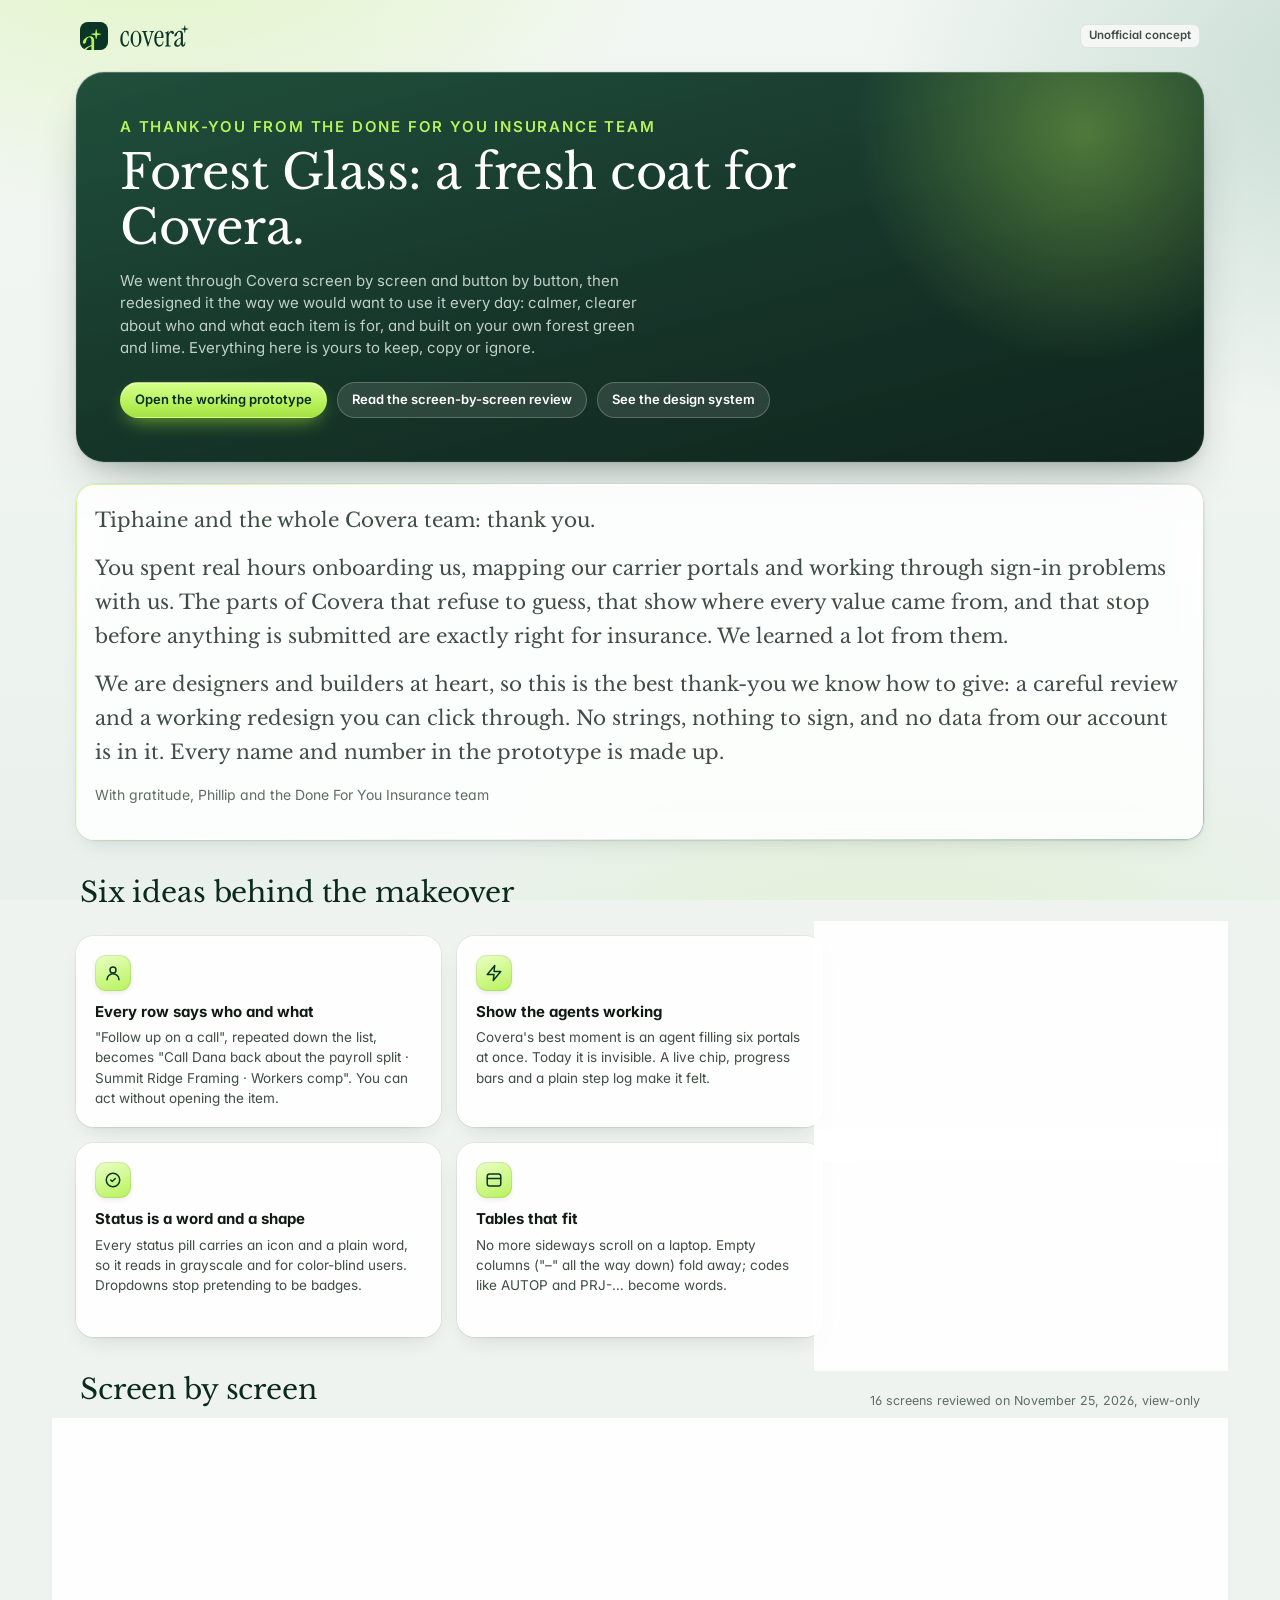
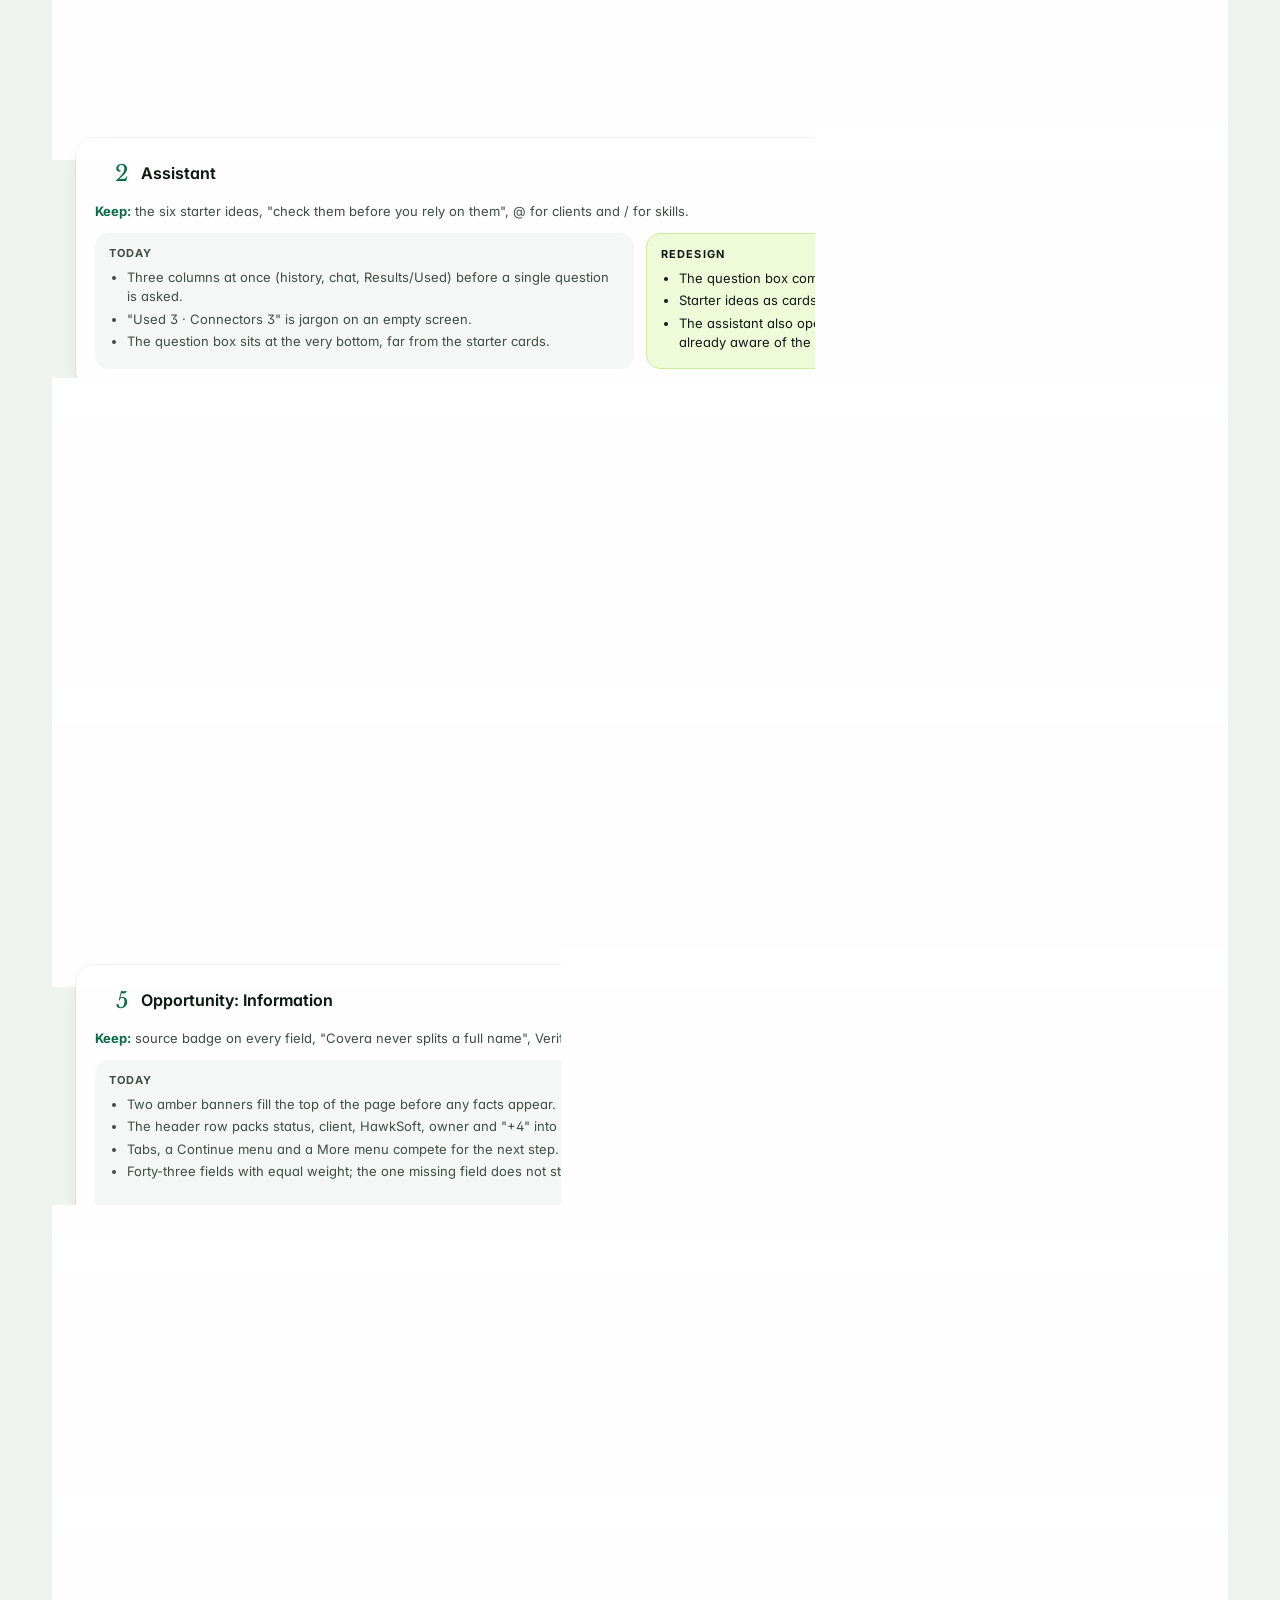
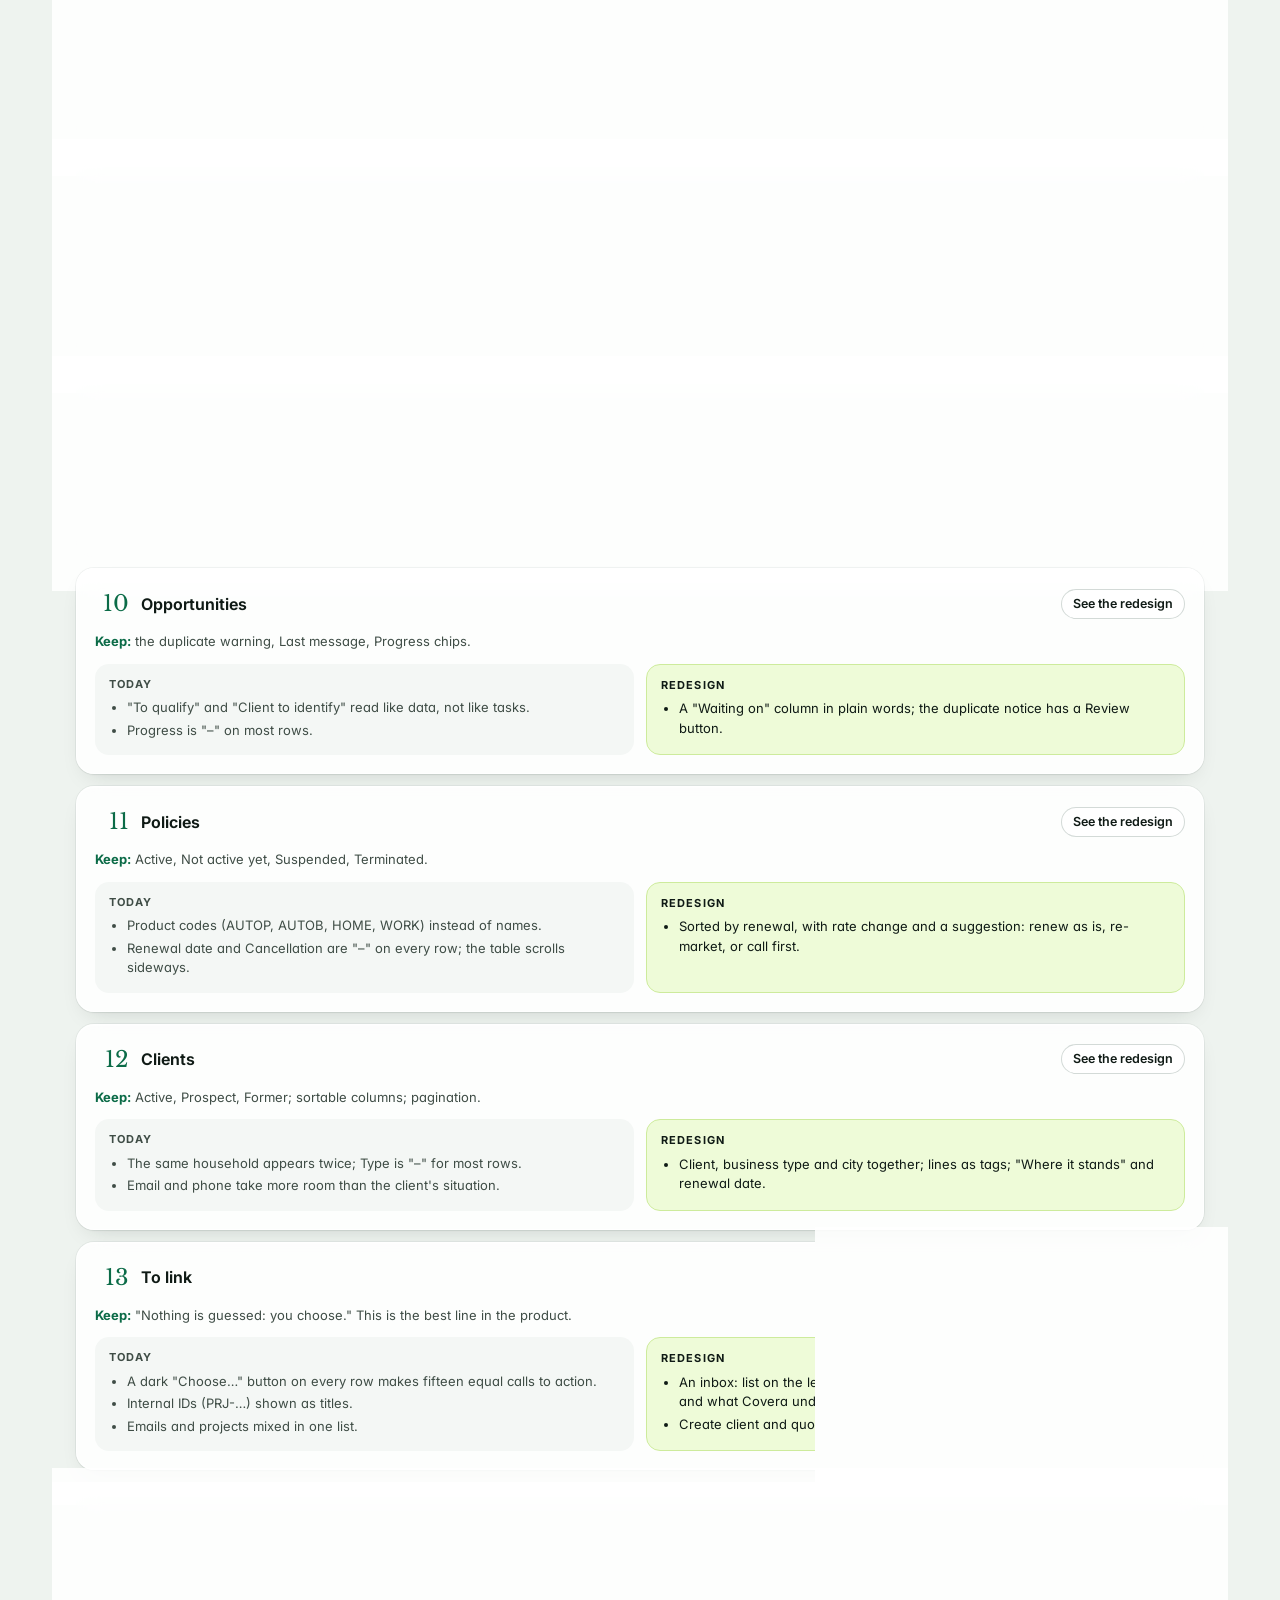
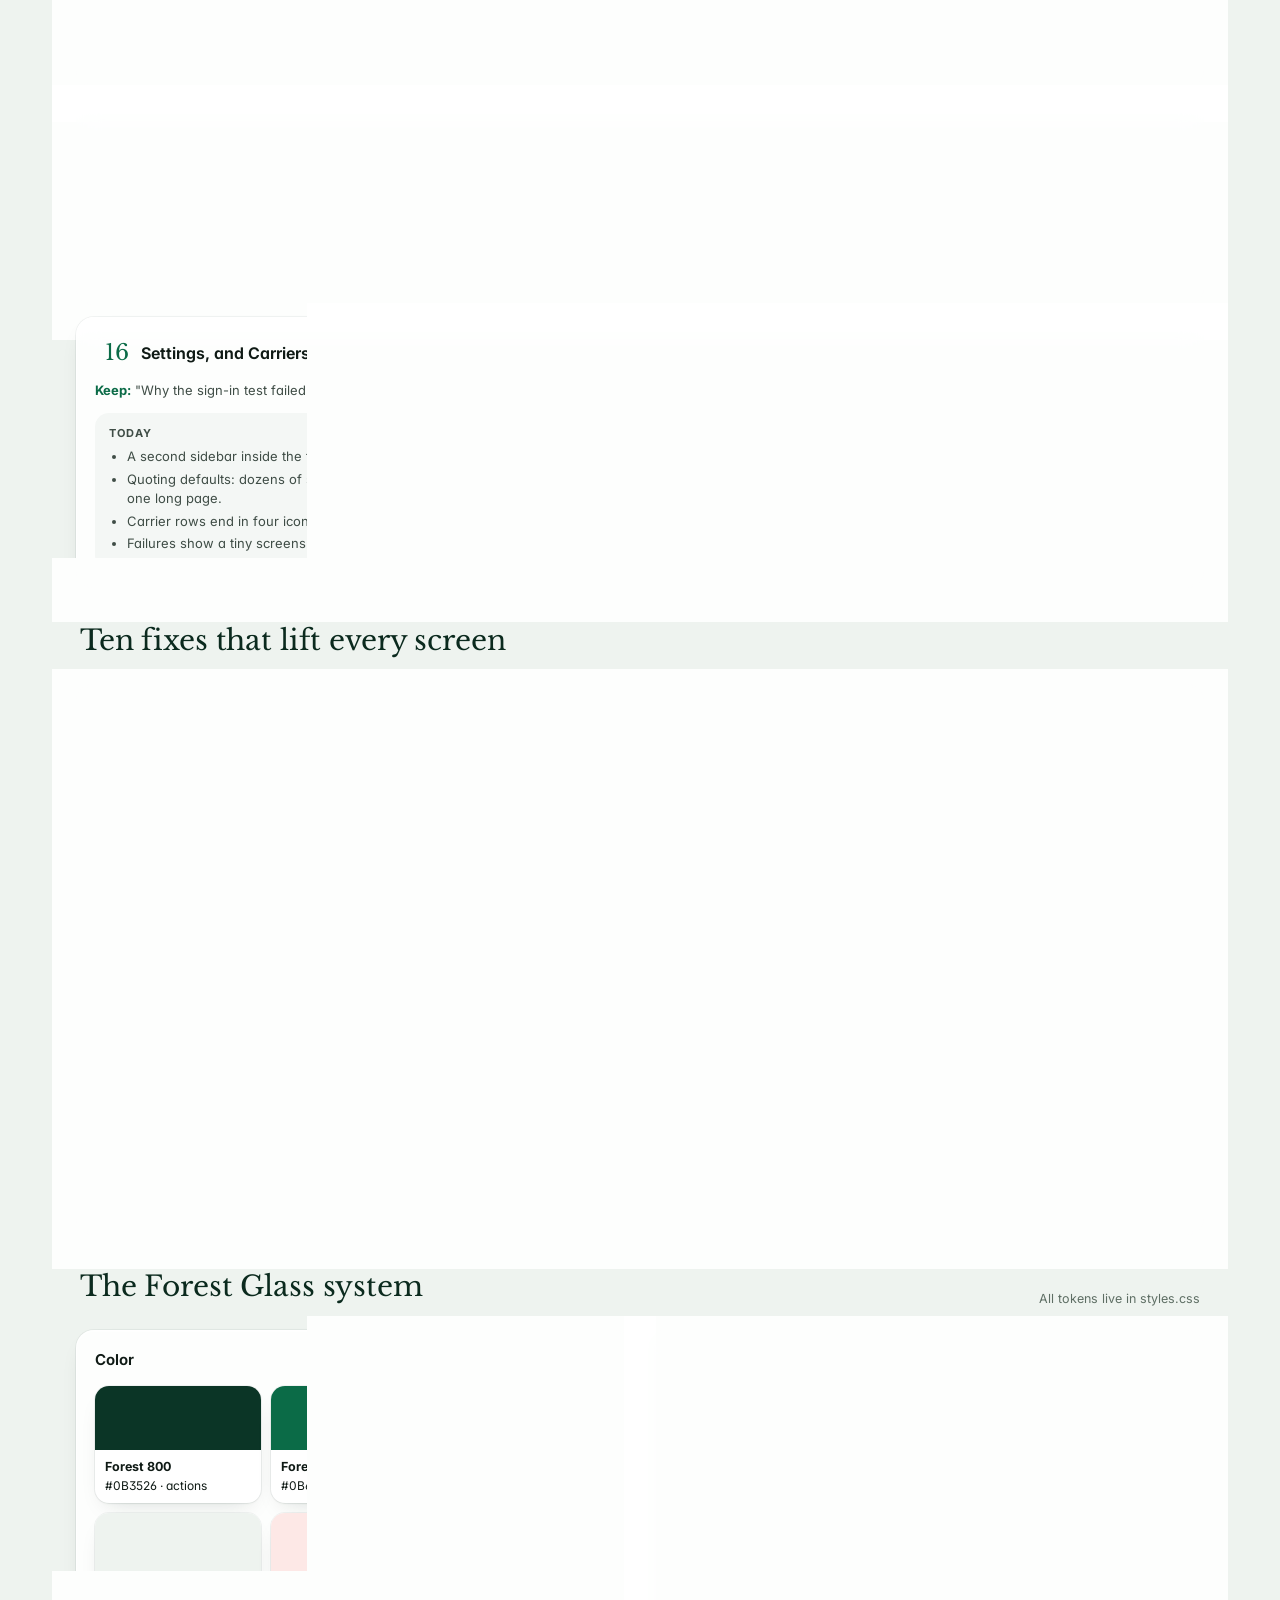
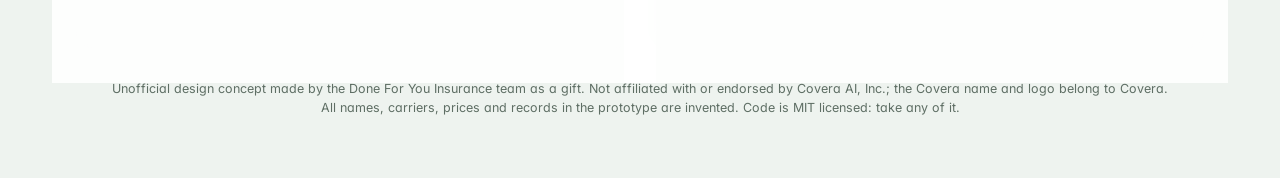
==== index.html @ 58ad001c "Forest Glass: a thank-you makeover concept for Covera Screen-by-screen review of 16 Covera screens a" ====
<!doctype html>
<html lang="en">
  <head>
    <meta charset="utf-8" />
    <meta name="viewport" content="width=device-width, initial-scale=1, viewport-fit=cover" />
    <title>Covera Forest Glass</title>
    <meta name="description" content="A thank-you gift to the Covera team: a screen-by-screen interface review and a working redesign prototype, from the Done For You Insurance team. Unofficial concept; all data invented." />
    <meta name="theme-color" content="#0b3526" />
    <link rel="icon" href="assets/covera-icon.svg" type="image/svg+xml" />
    <link rel="preconnect" href="https://fonts.googleapis.com" />
    <link rel="preconnect" href="https://fonts.gstatic.com" crossorigin />
    <link href="https://fonts.googleapis.com/css2?family=Inter:wght@400;500;600;650;700&family=Libre+Baskerville:wght@400;700&display=swap" rel="stylesheet" />
    <link rel="stylesheet" href="styles.css" />
    <style>
      .wrap { max-width: 1160px; margin: 0 auto; padding: 18px 16px 60px; display: grid; gap: 22px; }
      .topline { display: flex; align-items: center; gap: 12px; padding: 4px 4px 0; }
      .topline img { height: 22px; }
      .topline .spacer { flex: 1; }
      .hero .row { margin-top: 22px; }
      .hero .btn:not(.lime) { background: rgba(255,255,255,.1); color: #fff; border-color: rgba(255,255,255,.22); }
      .note { font-family: var(--font-display); font-size: clamp(17px, 1.8vw, 20px); line-height: 1.7; color: var(--ink-2); }
      .note p { margin: 0 0 14px; }
      .sig { font-family: var(--font-ui); font-size: 14px; color: var(--ink-3); }
      .section-title { display: flex; align-items: flex-end; justify-content: space-between; gap: 12px; flex-wrap: wrap; padding: 10px 4px 0; }
      .section-title h2 { font-family: var(--font-display); font-weight: 400; font-size: clamp(22px, 2.4vw, 28px); color: var(--forest-900); }
      .principle b { display: block; font-size: 15px; margin: 10px 0 4px; }
      .principle p { margin: 0; font-size: 13.5px; color: var(--ink-2); }
      .review { display: grid; gap: 12px; }
      .review .card { display: grid; gap: 12px; }
      .review .head { display: flex; align-items: center; gap: 12px; flex-wrap: wrap; }
      .review .head h3 { font-size: 16px; flex: 1; min-width: 180px; }
      .review .num { font-family: var(--font-display); font-size: 22px; color: var(--forest-700); width: 34px; }
      .keep { font-size: 13px; color: var(--ink-2); margin: 0; }
      .keep b { color: var(--ok); }
      .swatches { display: grid; grid-template-columns: repeat(auto-fill, minmax(150px, 1fr)); gap: 10px; }
      .sw { border-radius: 14px; overflow: hidden; box-shadow: var(--shadow-card); background: #fff; }
      .sw i { display: block; height: 64px; }
      .sw div { padding: 8px 10px; font-size: 12px; }
      .sw b { display: block; font-size: 12.5px; }
      .type-demo { display: grid; gap: 6px; }
      .toc { display: flex; flex-wrap: wrap; gap: 8px; }
      .problems { counter-reset: p; display: grid; gap: 10px; margin: 0; padding: 0; list-style: none; }
      .problems li { counter-increment: p; display: grid; grid-template-columns: 34px 1fr; gap: 10px; align-items: start; }
      .problems li::before { content: counter(p); width: 28px; height: 28px; border-radius: 9px; display: grid; place-items: center; font-weight: 700; font-size: 13px; color: var(--forest-900); background: linear-gradient(160deg, #eaffc6, var(--lime)); }
      .problems b { display: block; }
      .problems span { color: var(--ink-2); font-size: 13.5px; }
      footer { text-align: center; color: var(--ink-3); font-size: 12.5px; padding: 10px 0 0; }
    </style>
  </head>
  <body>
    <div class="ambient" aria-hidden="true"></div>
    <div class="wrap">
      <div class="topline">
        <img src="assets/covera-icon.svg" alt="" width="28" height="28" style="height:28px;border-radius:8px" />
        <img src="assets/covera-wordmark-dark.svg" alt="Covera" />
        <span class="spacer"></span>
        <span class="tag">Unofficial concept</span>
      </div>

      <section class="hero">
        <p class="eyebrow" style="color:#b8f25a">A thank-you from the Done For You Insurance team</p>
        <h1>Forest Glass: a fresh coat for Covera.</h1>
        <p>We went through Covera screen by screen and button by button, then redesigned it the way we would want to use it every day: calmer, clearer about who and what each item is for, and built on your own forest green and lime. Everything here is yours to keep, copy or ignore.</p>
        <div class="row">
          <a class="btn lime" href="app.html#/todo">Open the working prototype</a>
          <a class="btn" href="#review">Read the screen-by-screen review</a>
          <a class="btn" href="#system">See the design system</a>
        </div>
      </section>

      <section class="card edge note">
        <p>Tiphaine and the whole Covera team: thank you.</p>
        <p>You spent real hours onboarding us, mapping our carrier portals and working through sign-in problems with us. The parts of Covera that refuse to guess, that show where every value came from, and that stop before anything is submitted are exactly right for insurance. We learned a lot from them.</p>
        <p>We are designers and builders at heart, so this is the best thank-you we know how to give: a careful review and a working redesign you can click through. No strings, nothing to sign, and no data from our account is in it. Every name and number in the prototype is made up.</p>
        <p class="sig">With gratitude, Phillip and the Done For You Insurance team</p>
      </section>

      <div class="section-title"><h2>Six ideas behind the makeover</h2></div>
      <section class="grid g-3">
        <div class="card principle"><span class="tile lime"><svg viewBox="0 0 24 24" fill="none" stroke="currentColor" stroke-width="2" stroke-linecap="round" stroke-linejoin="round"><circle cx="12" cy="8" r="4"/><path d="M4 21a8 8 0 0 1 16 0"/></svg></span><b>Every row says who and what</b><p>"Follow up on a call", repeated down the list, becomes "Call Dana back about the payroll split · Summit Ridge Framing · Workers comp". You can act without opening the item.</p></div>
        <div class="card principle"><span class="tile lime"><svg viewBox="0 0 24 24" fill="none" stroke="currentColor" stroke-width="2" stroke-linecap="round" stroke-linejoin="round"><path d="M13 2 3 14h9l-1 8 10-12h-9l1-8z"/></svg></span><b>Show the agents working</b><p>Covera's best moment is an agent filling six portals at once. Today it is invisible. A live chip, progress bars and a plain step log make it felt.</p></div>
        <div class="card principle"><span class="tile lime"><svg viewBox="0 0 24 24" fill="none" stroke="currentColor" stroke-width="2" stroke-linecap="round" stroke-linejoin="round"><path d="M3 12h18M3 6h18M3 18h12"/></svg></span><b>One primary action per screen</b><p>Rows with four equal controls (status menu, Add, menu, remove) become one clear next step, with the rest in a quiet menu.</p></div>
        <div class="card principle"><span class="tile lime"><svg viewBox="0 0 24 24" fill="none" stroke="currentColor" stroke-width="2" stroke-linecap="round" stroke-linejoin="round"><path d="M9 12l2 2 4-4"/><circle cx="12" cy="12" r="9"/></svg></span><b>Status is a word and a shape</b><p>Every status pill carries an icon and a plain word, so it reads in grayscale and for color-blind users. Dropdowns stop pretending to be badges.</p></div>
        <div class="card principle"><span class="tile lime"><svg viewBox="0 0 24 24" fill="none" stroke="currentColor" stroke-width="2" stroke-linecap="round" stroke-linejoin="round"><rect x="3" y="4" width="18" height="16" rx="3"/><path d="M3 10h18"/></svg></span><b>Tables that fit</b><p>No more sideways scroll on a laptop. Empty columns ("–" all the way down) fold away; codes like AUTOP and PRJ-… become words.</p></div>
        <div class="card principle"><span class="tile lime"><svg viewBox="0 0 24 24" fill="none" stroke="currentColor" stroke-width="2" stroke-linecap="round" stroke-linejoin="round"><path d="M12 3a9 9 0 1 0 9 9"/><path d="M12 7v5l3 2"/></svg></span><b>Glass for what floats, paper for what you read</b><p>The menu, top bar, assistant and search float as liquid glass. Work surfaces stay near-opaque so text keeps full contrast.</p></div>
      </section>

      <div class="section-title" id="review"><h2>Screen by screen</h2><span class="muted small">16 screens reviewed on November 25, 2026, view-only</span></div>
      <section class="review">
        <!-- Each review: what we would keep, what we would change, and a link to the redesigned screen. -->
        <article class="card"><div class="head"><span class="num">1</span><h3>To do</h3><a class="btn sm" href="app.html#/todo">See the redesign</a></div>
          <p class="keep"><b>Keep:</b> grouping by Overdue, Today and This week; the My tasks, Waiting, Team, Done switch; search that accepts a description.</p>
          <div class="before-after"><div class="ba before"><h4>Today</h4><ul><li>Most rows read "Follow up on a call" with no client, so the list cannot be scanned.</li><li>The Type column repeats the task title; Status is "To do" on every row.</li><li>The table is wider than a 1440 px screen, so the Client column is cut off.</li><li>Strong yellow and blue bands compete with the tasks themselves.</li><li>"Start" is unclear: start what?</li></ul></div>
          <div class="ba after"><h4>Redesign</h4><ul><li>Title says the action and the person; a second line carries client, line and context.</li><li>One clear button per row: Call back, Enter code, Review, Compare.</li><li>Quiet section labels instead of colored bands; overdue dates in red text.</li><li>"Start my next task" and a side panel of agents at work.</li></ul></div></div></article>

        <article class="card"><div class="head"><span class="num">2</span><h3>Assistant</h3><a class="btn sm" href="app.html#/assistant">See the redesign</a></div>
          <p class="keep"><b>Keep:</b> the six starter ideas, "check them before you rely on them", @ for clients and / for skills.</p>
          <div class="before-after"><div class="ba before"><h4>Today</h4><ul><li>Three columns at once (history, chat, Results/Used) before a single question is asked.</li><li>"Used 3 · Connectors 3" is jargon on an empty screen.</li><li>The question box sits at the very bottom, far from the starter cards.</li></ul></div>
          <div class="ba after"><h4>Redesign</h4><ul><li>The question box comes first, large, with an example question.</li><li>Starter ideas as cards with one-line outcomes.</li><li>The assistant also opens as a glass side panel from any screen (Cmd J), already aware of the file you are on.</li></ul></div></div></article>

        <article class="card"><div class="head"><span class="num">3</span><h3>Document collection</h3><a class="btn sm" href="app.html#/documents">See the redesign</a></div>
          <p class="keep"><b>Keep:</b> the four count cards, completeness bars, and Expected, Received, Approved, Deferred, Waived.</p>
          <div class="before-after"><div class="ba before"><h4>Today</h4><ul><li>Carrier and Effective date are "–" on every row.</li><li>Status pills are dropdowns, so they look like buttons and read like errors ("Draft deleted; regenerate it").</li><li>Inside a case, each document row has four controls; the reminder and client form are separate panels.</li><li>A guided tour dims the whole page on first visit.</li></ul></div>
          <div class="ba after"><h4>Redesign</h4><ul><li>A checklist with one status per document and a quiet menu.</li><li>The reminder draft sits beside the checklist with Approve and send.</li><li>A preview of exactly what the client sees on the upload page.</li><li>Tips appear as a small hint, never as a page-dimming tour.</li></ul></div></div></article>

        <article class="card"><div class="head"><span class="num">4</span><h3>Quoting list</h3><a class="btn sm" href="app.html#/quoting">See the redesign</a></div>
          <p class="keep"><b>Keep:</b> Open, To quote, Quoted, Bound, Archived; Table and Kanban; owner per row.</p>
          <div class="before-after"><div class="ba before"><h4>Today</h4><ul><li>Five large count cards take a full row for five numbers.</li><li>Carriers show as two-letter circles that are hard to tell apart.</li><li>"Unnamed opportunity" and the same client three times in a row.</li><li>Status is a dropdown inside the table.</li></ul></div>
          <div class="ba after"><h4>Redesign</h4><ul><li>The counts become a compact segmented switch.</li><li>Carrier tiles with a count and the carrier's name on hover.</li><li>"Where it stands" in words: 2 portals running, Needs a code, 4 quotes back.</li></ul></div></div></article>

        <article class="card"><div class="head"><span class="num">5</span><h3>Opportunity: Information</h3><a class="btn sm" href="app.html#/opportunity">See the redesign</a></div>
          <p class="keep"><b>Keep:</b> source badge on every field, "Covera never splits a full name", Verified, Prefilled, To fill, the exchanges panel.</p>
          <div class="before-after"><div class="ba before"><h4>Today</h4><ul><li>Two amber banners fill the top of the page before any facts appear.</li><li>The header row packs status, client, HawkSoft, owner and "+4" into one line.</li><li>Tabs, a Continue menu and a More menu compete for the next step.</li><li>Forty-three fields with equal weight; the one missing field does not stand out.</li></ul></div>
          <div class="ba after"><h4>Redesign</h4><ul><li>One slim notice with its own fix button.</li><li>A six-step progress line: Request, Facts, Documents, Quote, Compare, Propose.</li><li>A "Ready to quote?" card with the single next action: Quote the 4 that fit.</li><li>Missing fields are dashed amber and sort to the top.</li></ul></div></div></article>

        <article class="card"><div class="head"><span class="num">6</span><h3>Opportunity: Carrier portals and Quotes</h3><a class="btn sm" href="app.html#/quotes">See the redesign</a></div>
          <p class="keep"><b>Keep:</b> "Price read before a question to the broker" warnings, Open portal links, Import a quote.</p>
          <div class="before-after"><div class="ba before"><h4>Today</h4><ul><li>Plan names in lowercase codes ("bop").</li><li>An important price warning is amber body text inside the carrier cell.</li><li>Running agents are not visible from the quote list.</li></ul></div>
          <div class="ba after"><h4>Redesign</h4><ul><li>A card per carrier: Running, Needs a code, Quoted, Declined, Sign-in failed, Skipped.</li><li>Premium large and tabular; warnings as a labeled pill.</li><li>A plain step log: signed in, read the code in 14 s, filled 12 fields.</li></ul></div></div></article>

        <article class="card"><div class="head"><span class="num">7</span><h3>Quote comparison</h3><a class="btn sm" href="app.html#/compare">See the redesign</a></div>
          <p class="keep"><b>Keep:</b> sourced comparisons, quote by quote.</p>
          <div class="before-after"><div class="ba before"><h4>Today</h4><ul><li>An empty state plus a tour that dims the page and repeats the same sentence.</li></ul></div>
          <div class="ba after"><h4>Redesign</h4><ul><li>A grid with sticky coverage names, grouped rows, "Differences only".</li><li>A "Best fit" column and Covera's plain-language read with sources.</li><li>Pre-presentation checks: same dates, deductible basis, expiry.</li></ul></div></div></article>

        <article class="card"><div class="head"><span class="num">8</span><h3>Proposal</h3><a class="btn sm" href="app.html#/proposal">See the redesign</a></div>
          <p class="keep"><b>Keep:</b> proposals frozen to a version and tied to the quotes.</p>
          <div class="before-after"><div class="ba before"><h4>Today</h4><ul><li>Not reachable as its own screen from the menu during our review.</li></ul></div>
          <div class="ba after"><h4>Redesign</h4><ul><li>A branded live preview, a checks panel and version history; "Draft the email" never sends by itself.</li></ul></div></div></article>

        <article class="card"><div class="head"><span class="num">9</span><h3>Certificates</h3><a class="btn sm" href="app.html#/certificates">See the redesign</a></div>
          <p class="keep"><b>Keep:</b> the clear explanation of how a certificate is built.</p>
          <div class="before-after"><div class="ba before"><h4>Today</h4><ul><li>A single long sentence and a button.</li></ul></div>
          <div class="ba after"><h4>Redesign</h4><ul><li>Three numbered steps and a drop zone right on the page.</li></ul></div></div></article>

        <article class="card"><div class="head"><span class="num">10</span><h3>Opportunities</h3><a class="btn sm" href="app.html#/opportunities">See the redesign</a></div>
          <p class="keep"><b>Keep:</b> the duplicate warning, Last message, Progress chips.</p>
          <div class="before-after"><div class="ba before"><h4>Today</h4><ul><li>"To qualify" and "Client to identify" read like data, not like tasks.</li><li>Progress is "–" on most rows.</li></ul></div>
          <div class="ba after"><h4>Redesign</h4><ul><li>A "Waiting on" column in plain words; the duplicate notice has a Review button.</li></ul></div></div></article>

        <article class="card"><div class="head"><span class="num">11</span><h3>Policies</h3><a class="btn sm" href="app.html#/policies">See the redesign</a></div>
          <p class="keep"><b>Keep:</b> Active, Not active yet, Suspended, Terminated.</p>
          <div class="before-after"><div class="ba before"><h4>Today</h4><ul><li>Product codes (AUTOP, AUTOB, HOME, WORK) instead of names.</li><li>Renewal date and Cancellation are "–" on every row; the table scrolls sideways.</li></ul></div>
          <div class="ba after"><h4>Redesign</h4><ul><li>Sorted by renewal, with rate change and a suggestion: renew as is, re-market, or call first.</li></ul></div></div></article>

        <article class="card"><div class="head"><span class="num">12</span><h3>Clients</h3><a class="btn sm" href="app.html#/clients">See the redesign</a></div>
          <p class="keep"><b>Keep:</b> Active, Prospect, Former; sortable columns; pagination.</p>
          <div class="before-after"><div class="ba before"><h4>Today</h4><ul><li>The same household appears twice; Type is "–" for most rows.</li><li>Email and phone take more room than the client's situation.</li></ul></div>
          <div class="ba after"><h4>Redesign</h4><ul><li>Client, business type and city together; lines as tags; "Where it stands" and renewal date.</li></ul></div></div></article>

        <article class="card"><div class="head"><span class="num">13</span><h3>To link</h3><a class="btn sm" href="app.html#/tolink">See the redesign</a></div>
          <p class="keep"><b>Keep:</b> "Nothing is guessed: you choose." This is the best line in the product.</p>
          <div class="before-after"><div class="ba before"><h4>Today</h4><ul><li>A dark "Choose…" button on every row makes fifteen equal calls to action.</li><li>Internal IDs (PRJ-…) shown as titles.</li><li>Emails and projects mixed in one list.</li></ul></div>
          <div class="ba after"><h4>Redesign</h4><ul><li>An inbox: list on the left, the email with highlighted source words on the right, and what Covera understood beside it.</li><li>Create client and quote, Link to a client, or Dismiss.</li></ul></div></div></article>

        <article class="card"><div class="head"><span class="num">14</span><h3>Activity</h3><a class="btn sm" href="app.html#/activity">See the redesign</a></div>
          <p class="keep"><b>Keep:</b> Agents, Automations, Emails; grouping by day.</p>
          <div class="before-after"><div class="ba before"><h4>Today</h4><ul><li>Every row is "Quoting · Automatic · Done", so the log says nothing about outcomes.</li></ul></div>
          <div class="ba after"><h4>Redesign</h4><ul><li>The outcome is the title: "Meridian quoted $18,240 a year", "Bluestone declined: roofing over 3 stories".</li></ul></div></div></article>

        <article class="card"><div class="head"><span class="num">15</span><h3>Performance</h3><a class="btn sm" href="app.html#/performance">See the redesign</a></div>
          <p class="keep"><b>Keep:</b> Time saved as the headline; by-agent breakdown.</p>
          <div class="before-after"><div class="ba before"><h4>Today</h4><ul><li>A daily chart with one tall bar and thirty empty days.</li><li>Three cards, two of them zero.</li></ul></div>
          <div class="ba after"><h4>Redesign</h4><ul><li>Weekly stacked bars that read even with little data; four KPIs with context.</li></ul></div></div></article>

        <article class="card"><div class="head"><span class="num">16</span><h3>Settings, and Carriers and portals</h3><a class="btn sm" href="app.html#/carriers">See the redesign</a></div>
          <p class="keep"><b>Keep:</b> "Why the sign-in test failed" in plain words; the Covera versus Your agency default labels.</p>
          <div class="before-after"><div class="ba before"><h4>Today</h4><ul><li>A second sidebar inside the first one.</li><li>Quoting defaults: dozens of steppers, each with a tag and a checkbox, on one long page.</li><li>Carrier rows end in four icon-only buttons, including a trash can.</li><li>Failures show a tiny screenshot and a long sentence in amber.</li></ul></div>
          <div class="ba after"><h4>Redesign</h4><ul><li>Grouped settings menu that mirrors the main one.</li><li>Carrier cards sorted problems-first, with the reason and one fix button.</li><li>Every switch explains what it changes.</li></ul></div></div></article>
      </section>

      <div class="section-title"><h2>Ten fixes that lift every screen</h2></div>
      <section class="card">
        <ol class="problems">
          <li><div><b>Give every item a subject.</b><span>Task, activity and opportunity titles should name the person and the outcome.</span></div></li>
          <li><div><b>Fit tables to the screen.</b><span>Fold empty columns, wrap secondary data under the name, and stop horizontal scroll at 1440 px.</span></div></li>
          <li><div><b>One primary button per view.</b><span>Make the next step obvious; move the rest into a menu.</span></div></li>
          <li><div><b>Make statuses read-only pills.</b><span>Change status from the record or a menu, not from a badge that looks like a label.</span></div></li>
          <li><div><b>Replace codes with words.</b><span>AUTOP, bop, PRJ-… and RUN-… belong in a details drawer.</span></div></li>
          <li><div><b>Stack fewer banners.</b><span>One notice at a time, each with its own fix button.</span></div></li>
          <li><div><b>Retire page-dimming tours.</b><span>Use a small hint the first time; never cover the page that is trying to explain itself.</span></div></li>
          <li><div><b>Show agents at work everywhere.</b><span>A live chip in the top bar and progress where the work is.</span></div></li>
          <li><div><b>Bring the brand inside.</b><span>The website's forest and lime are stronger than the app's muted green and orange dot.</span></div></li>
          <li><div><b>Design for one hand.</b><span>Every screen in the prototype works at phone width with a slide-in menu.</span></div></li>
        </ol>
      </section>

      <div class="section-title" id="system"><h2>The Forest Glass system</h2><span class="muted small">All tokens live in styles.css</span></div>
      <section class="grid g-2">
        <div class="card">
          <div class="card-head"><h2>Color</h2></div>
          <div class="swatches">
            <div class="sw"><i style="background:#0b3526"></i><div><b>Forest 800</b>#0B3526 · actions</div></div>
            <div class="sw"><i style="background:#0b6b47"></i><div><b>Forest 700</b>#0B6B47 · links, done</div></div>
            <div class="sw"><i style="background:#b8f25a"></i><div><b>Lime</b>#B8F25A · signal only</div></div>
            <div class="sw"><i style="background:#eef3ef"></i><div><b>Shell</b>#EEF3EF · ground</div></div>
            <div class="sw"><i style="background:#fde8e6"></i><div><b>Problem</b>#B42318 on #FDE8E6</div></div>
            <div class="sw"><i style="background:#fbf1d9"></i><div><b>Waiting</b>#8A5A00 on #FBF1D9</div></div>
          </div>
        </div>
        <div class="card">
          <div class="card-head"><h2>Type and parts</h2></div>
          <div class="type-demo">
            <span style="font-family:var(--font-display);font-size:28px;color:var(--forest-900)">Libre Baskerville for page titles</span>
            <span style="font-size:15px">Inter for everything you work with, numbers in tabular figures: $3,412.00</span>
          </div>
          <div class="row" style="margin-top:14px">
            <button class="btn primary" type="button">Primary</button>
            <button class="btn lime" type="button">Signal</button>
            <button class="btn" type="button">Secondary</button>
            <span class="pill ok"><svg viewBox="0 0 24 24" fill="none" stroke="currentColor" stroke-width="2"><circle cx="12" cy="12" r="9"/><path d="m8.5 12 2.5 2.5 4.5-5"/></svg>Quoted</span>
            <span class="pill wait"><svg viewBox="0 0 24 24" fill="none" stroke="currentColor" stroke-width="2"><circle cx="12" cy="12" r="9"/><path d="M12 7v5l3 2"/></svg>Needs a code</span>
            <span class="pill live"><svg viewBox="0 0 24 24" fill="none" stroke="currentColor" stroke-width="2"><path d="m6 4 14 8-14 8z"/></svg>Running</span>
          </div>
          <div class="bar running" style="margin-top:14px"><i style="width:62%"></i></div>
        </div>
      </section>

      <footer>
        Unofficial design concept made by the Done For You Insurance team as a gift. Not affiliated with or endorsed by Covera AI, Inc.; the Covera name and logo belong to Covera.<br />
        All names, carriers, prices and records in the prototype are invented. Code is MIT licensed: take any of it.
      </footer>
    </div>
  </body>
</html>
---- styles.css ----
/*
  Covera makeover: "Forest Glass" design system.
  A concept gift from the Done For You Insurance team. Unofficial; not affiliated with Covera AI, Inc.

  Idea in one line: Covera's own forest green and lime, arranged the way a calm, premium operations
  console is arranged. Deep green glass carries the navigation, white glass cards carry the work,
  lime is only ever the signal (progress, live, "your turn").

  Rules
  - Forest green is the action color: primary buttons, links, the selected item, focus rings.
  - Lime is the signal: progress, live runs, the active marker. Never body text on white.
  - Status never relies on color alone: every status is a pill with an icon and a word.
  - Glass is for surfaces that float (sidebar, top bar, drawers, popovers). Content cards are
    near-opaque so text always reads at AA contrast.
  - Motion settles in 280ms or less and turns off under reduced motion. Transparency turns off
    under reduced transparency.
*/

:root {
  /* Type */
  --font-ui: "Inter", "Inter Fallback", system-ui, -apple-system, "Segoe UI", sans-serif;
  --font-display: "Libre Baskerville", Georgia, "Times New Roman", serif;
  --font-code: ui-monospace, "SF Mono", SFMono-Regular, Menlo, Consolas, monospace;

  /* Brand (from covera-agents.com) */
  --forest-950: #062218;
  --forest-900: #0b2a1e;
  --forest-800: #0b3526;
  --forest-700: #0b6b47;
  --forest-600: #1f7a4d;
  --lime: #b8f25a;
  --lime-deep: #8fcf2e;
  --mint-50: #f2f8f4;
  --mint-100: #e7f1ec;

  /* Surfaces */
  --shell: #eef3ef;
  --card: rgba(255, 255, 255, 0.86);
  --card-solid: #ffffff;
  --inset: #f4f7f5;
  --inset-2: #e9efeb;
  --hairline: rgba(11, 53, 38, 0.09);
  --hairline-strong: rgba(11, 53, 38, 0.18);
  --line-control: #8a9a90;

  /* Ink */
  --ink: #0f1a15;
  --ink-2: #3f4d46;
  --ink-3: #5e6e64;

  /* Action */
  --accent: #0b6b47;
  --accent-fill: #0b3526;
  --accent-fill-hover: #0b6b47;
  --accent-ink: #ffffff;
  --accent-soft: #e4f1ea;
  --focus: 0 0 0 3px rgba(184, 242, 90, 0.75), 0 0 0 5px rgba(11, 53, 38, 0.6);

  /* Status: hue for icon, dark shade for text, soft fill. Always icon + word. */
  --ok: #0b6b47;
  --ok-bg: #e2f3e9;
  --ok-line: #b8e0c8;
  --wait: #8a5a00;
  --wait-bg: #fbf1d9;
  --wait-line: #efd9a0;
  --bad: #b42318;
  --bad-bg: #fde8e6;
  --bad-line: #f6c3bd;
  --info: #1d4f91;
  --info-bg: #e6eefa;
  --info-line: #c4d5f0;
  --live: #3d6b00;
  --live-bg: #eefbd8;
  --live-line: #cdeb9c;

  /* Glass */
  --glass-dark: linear-gradient(165deg, rgba(14, 64, 45, 0.92) 0%, rgba(8, 40, 28, 0.94) 55%, rgba(5, 28, 20, 0.96) 100%);
  --glass-light: rgba(255, 255, 255, 0.62);
  --glass-blur: saturate(180%) blur(22px);
  --specular: inset 0 1px 0 rgba(255, 255, 255, 0.55), inset 0 -1px 0 rgba(255, 255, 255, 0.08);
  --specular-dark: inset 0 1px 0 rgba(255, 255, 255, 0.16), inset 0 0 0 1px rgba(255, 255, 255, 0.06);
  --edge: linear-gradient(140deg, rgba(184, 242, 90, 0.7), rgba(255, 255, 255, 0.25) 35%, rgba(11, 53, 38, 0.12) 70%, rgba(11, 107, 71, 0.4));

  /* Shape and depth */
  --radius: 18px;
  --radius-sm: 12px;
  --radius-pill: 999px;
  --radius-master: 28px;
  --shadow-card: 0 0 0 1px rgba(11, 53, 38, 0.05), 0 1px 2px rgba(6, 34, 24, 0.05), 0 10px 24px -12px rgba(6, 34, 24, 0.18);
  --shadow-raised: 0 0 0 1px rgba(11, 53, 38, 0.06), 0 8px 18px -6px rgba(6, 34, 24, 0.16), 0 28px 56px -22px rgba(6, 34, 24, 0.32);

  /* Motion */
  --ease-out: cubic-bezier(0.22, 1, 0.36, 1);
  --dur-quick: 160ms;
  --dur-settle: 280ms;

  --sidebar-w: 248px;
}

@font-face {
  font-family: "Inter Fallback";
  src: local("Arial");
  size-adjust: 107%;
  ascent-override: 90%;
}

*,
*::before,
*::after {
  box-sizing: border-box;
}

html {
  -webkit-text-size-adjust: 100%;
}

body {
  margin: 0;
  font-family: var(--font-ui);
  font-size: 14px;
  line-height: 1.5;
  color: var(--ink);
  background: var(--shell);
  font-feature-settings: "cv11", "ss01", "tnum" 0;
  -webkit-font-smoothing: antialiased;
  min-height: 100vh;
}

/* The ambient light behind the glass: two soft forest and lime glows, fixed. */
.ambient {
  position: fixed;
  inset: 0;
  z-index: -1;
  pointer-events: none;
  background:
    radial-gradient(900px 520px at 12% -10%, rgba(184, 242, 90, 0.32), transparent 60%),
    radial-gradient(780px 560px at 105% 8%, rgba(11, 107, 71, 0.18), transparent 62%),
    radial-gradient(820px 600px at 70% 115%, rgba(184, 242, 90, 0.18), transparent 60%),
    linear-gradient(180deg, #f3f7f4 0%, #eaf1ec 100%);
}

a {
  color: var(--accent);
  text-decoration-thickness: 1px;
  text-underline-offset: 2px;
}

button,
input,
select,
textarea {
  font: inherit;
  color: inherit;
}

:focus-visible {
  outline: none;
  box-shadow: var(--focus);
  border-radius: 10px;
}

.sr-only {
  position: absolute;
  width: 1px;
  height: 1px;
  overflow: hidden;
  clip: rect(0 0 0 0);
  white-space: nowrap;
}

/* ---------- App frame ---------- */

.app {
  display: grid;
  grid-template-columns: var(--sidebar-w) minmax(0, 1fr);
  gap: 16px;
  padding: 14px;
  min-height: 100vh;
}

.sidebar {
  position: sticky;
  top: 14px;
  height: calc(100vh - 28px);
  display: flex;
  flex-direction: column;
  border-radius: var(--radius-master);
  background: var(--glass-dark);
  box-shadow: var(--specular-dark), 0 30px 60px -24px rgba(6, 34, 24, 0.55);
  color: #e8f3ed;
  padding: 16px 12px 12px;
  overflow: hidden;
  isolation: isolate;
}

/* Liquid highlight: a slow lime caustic drifting inside the glass. */
.sidebar::before {
  content: "";
  position: absolute;
  inset: -40% -60% auto auto;
  width: 320px;
  height: 320px;
  background: radial-gradient(circle, rgba(184, 242, 90, 0.22), transparent 65%);
  filter: blur(8px);
  z-index: -1;
  animation: drift 18s ease-in-out infinite alternate;
}

.sidebar::after {
  content: "";
  position: absolute;
  inset: 0;
  border-radius: inherit;
  padding: 1px;
  background: linear-gradient(160deg, rgba(255, 255, 255, 0.35), rgba(255, 255, 255, 0.04) 40%, rgba(184, 242, 90, 0.25));
  -webkit-mask: linear-gradient(#000 0 0) content-box, linear-gradient(#000 0 0);
  -webkit-mask-composite: xor;
  mask-composite: exclude;
  pointer-events: none;
}

@keyframes drift {
  from {
    transform: translate(0, 0);
  }
  to {
    transform: translate(-120px, 260px);
  }
}

.brand {
  display: flex;
  align-items: center;
  gap: 10px;
  padding: 4px 8px 14px;
}

.brand-mark {
  width: 34px;
  height: 34px;
  border-radius: 10px;
  box-shadow: 0 0 0 1px rgba(255, 255, 255, 0.18), 0 6px 16px -6px rgba(184, 242, 90, 0.6);
}

.brand-word {
  height: 20px;
  width: auto;
  color: #fff;
}

.brand small {
  display: block;
  font-size: 11px;
  color: rgba(232, 243, 237, 0.62);
  letter-spacing: 0.01em;
}

.cmdk {
  display: flex;
  align-items: center;
  gap: 8px;
  width: 100%;
  padding: 9px 10px;
  border-radius: 12px;
  border: 1px solid rgba(255, 255, 255, 0.12);
  background: rgba(255, 255, 255, 0.07);
  color: rgba(232, 243, 237, 0.78);
  cursor: pointer;
  box-shadow: var(--specular-dark);
  transition: background var(--dur-quick) var(--ease-out);
}

.cmdk:hover {
  background: rgba(255, 255, 255, 0.12);
}

.cmdk kbd {
  margin-left: auto;
  font-family: var(--font-ui);
  font-size: 11px;
  padding: 1px 6px;
  border-radius: 6px;
  background: rgba(255, 255, 255, 0.1);
  border: 1px solid rgba(255, 255, 255, 0.14);
}

.nav-group {
  margin-top: 18px;
}

.nav-label {
  font-size: 10.5px;
  letter-spacing: 0.12em;
  text-transform: uppercase;
  color: rgba(232, 243, 237, 0.5);
  padding: 0 10px 6px;
}

.nav a {
  position: relative;
  display: flex;
  align-items: center;
  gap: 10px;
  padding: 8px 10px;
  margin: 1px 0;
  border-radius: 12px;
  color: rgba(232, 243, 237, 0.86);
  text-decoration: none;
  font-weight: 500;
  transition: background var(--dur-quick) var(--ease-out), color var(--dur-quick) var(--ease-out);
}

.nav a:hover {
  background: rgba(255, 255, 255, 0.07);
  color: #fff;
}

.nav a[aria-current="page"] {
  background: linear-gradient(180deg, rgba(255, 255, 255, 0.16), rgba(255, 255, 255, 0.07));
  color: #fff;
  box-shadow: var(--specular-dark);
}

.nav a[aria-current="page"]::before {
  content: "";
  position: absolute;
  left: -12px;
  top: 9px;
  bottom: 9px;
  width: 4px;
  border-radius: 0 4px 4px 0;
  background: var(--lime);
  box-shadow: 0 0 12px rgba(184, 242, 90, 0.9);
}

.nav svg {
  width: 18px;
  height: 18px;
  flex: none;
  opacity: 0.92;
}

.nav .count {
  margin-left: auto;
  font-size: 11px;
  font-weight: 600;
  min-width: 20px;
  text-align: center;
  padding: 1px 7px;
  border-radius: 999px;
  background: rgba(255, 255, 255, 0.1);
  color: rgba(232, 243, 237, 0.9);
}

.nav .count.hot {
  background: var(--lime);
  color: var(--forest-900);
}

.sidebar-foot {
  margin-top: auto;
  display: grid;
  gap: 8px;
}

.ask-card {
  display: flex;
  gap: 10px;
  align-items: center;
  padding: 10px;
  border-radius: 16px;
  background: linear-gradient(135deg, rgba(184, 242, 90, 0.2), rgba(255, 255, 255, 0.05));
  border: 1px solid rgba(184, 242, 90, 0.28);
  color: #fff;
  text-align: left;
  cursor: pointer;
  box-shadow: var(--specular-dark);
}

.ask-card .orb {
  width: 32px;
  height: 32px;
  border-radius: 50%;
  flex: none;
  background: radial-gradient(circle at 35% 30%, #f4ffd9, var(--lime) 45%, var(--forest-700) 100%);
  box-shadow: 0 0 18px rgba(184, 242, 90, 0.55);
  animation: breathe 4s ease-in-out infinite;
}

@keyframes breathe {
  50% {
    transform: scale(1.06);
    box-shadow: 0 0 26px rgba(184, 242, 90, 0.75);
  }
}

.ask-card b {
  display: block;
  font-size: 13px;
}

.ask-card span {
  font-size: 11.5px;
  color: rgba(232, 243, 237, 0.7);
}

.me {
  display: flex;
  align-items: center;
  gap: 10px;
  padding: 8px;
  border-radius: 14px;
}

.avatar {
  width: 30px;
  height: 30px;
  border-radius: 50%;
  display: grid;
  place-items: center;
  font-size: 12px;
  font-weight: 700;
  color: var(--forest-900);
  background: linear-gradient(135deg, #e8ffc2, var(--lime));
  flex: none;
}

.me b {
  display: block;
  font-size: 13px;
  color: #fff;
}

.me span {
  font-size: 11.5px;
  color: rgba(232, 243, 237, 0.62);
}

.me .avatar {
  font-size: 12px;
  color: var(--forest-900);
}

/* ---------- Main ---------- */

.main {
  min-width: 0;
  display: flex;
  flex-direction: column;
  gap: 16px;
}

.topbar {
  position: sticky;
  top: 14px;
  z-index: 20;
  display: flex;
  align-items: center;
  gap: 12px;
  padding: 10px 12px 10px 18px;
  border-radius: 20px;
  background: var(--glass-light);
  backdrop-filter: var(--glass-blur);
  -webkit-backdrop-filter: var(--glass-blur);
  box-shadow: var(--specular), var(--shadow-card);
  border: 1px solid rgba(255, 255, 255, 0.7);
}

.crumbs {
  display: flex;
  align-items: center;
  gap: 8px;
  color: var(--ink-3);
  font-size: 13px;
  min-width: 0;
  white-space: nowrap;
  overflow: hidden;
  text-overflow: ellipsis;
}

.crumbs b {
  color: var(--ink);
  font-weight: 600;
}

.topbar .spacer {
  flex: 1;
}

.live-chip {
  display: inline-flex;
  align-items: center;
  gap: 8px;
  font-size: 12.5px;
  font-weight: 600;
  padding: 6px 12px;
  border-radius: 999px;
  color: var(--live);
  background: var(--live-bg);
  border: 1px solid var(--live-line);
}

.dot-live {
  width: 8px;
  height: 8px;
  border-radius: 50%;
  background: #5c9e00;
  box-shadow: 0 0 0 0 rgba(92, 158, 0, 0.6);
  animation: ping 1.8s var(--ease-out) infinite;
}

@keyframes ping {
  70% {
    box-shadow: 0 0 0 8px rgba(92, 158, 0, 0);
  }
  100% {
    box-shadow: 0 0 0 0 rgba(92, 158, 0, 0);
  }
}

.icon-btn {
  width: 36px;
  height: 36px;
  display: inline-grid;
  place-items: center;
  border-radius: 12px;
  border: 1px solid var(--hairline);
  background: rgba(255, 255, 255, 0.7);
  color: var(--ink-2);
  cursor: pointer;
  position: relative;
}

.icon-btn:hover {
  background: #fff;
  color: var(--ink);
}

.icon-btn svg {
  width: 18px;
  height: 18px;
}

.icon-btn .badge-dot {
  position: absolute;
  top: 7px;
  right: 8px;
  width: 7px;
  height: 7px;
  border-radius: 50%;
  background: var(--bad);
  box-shadow: 0 0 0 2px #fff;
}

.menu-btn {
  display: none;
}

.page {
  padding: 4px 6px 40px;
  display: grid;
  gap: 16px;
  animation: rise var(--dur-settle) var(--ease-out);
}

@keyframes rise {
  from {
    opacity: 0;
    transform: translateY(6px);
  }
}

.page-head {
  display: flex;
  align-items: flex-end;
  justify-content: space-between;
  gap: 16px;
  flex-wrap: wrap;
  padding: 8px 4px 0;
}

.eyebrow {
  font-size: 11.5px;
  letter-spacing: 0.12em;
  text-transform: uppercase;
  color: var(--forest-700);
  font-weight: 600;
  margin: 0 0 6px;
}

h1 {
  font-family: var(--font-display);
  font-weight: 400;
  font-size: clamp(26px, 3vw, 34px);
  line-height: 1.15;
  letter-spacing: -0.01em;
  margin: 0;
  color: var(--forest-900);
}

h2 {
  font-size: 15px;
  font-weight: 650;
  margin: 0;
  letter-spacing: -0.005em;
}

h3 {
  font-size: 13.5px;
  font-weight: 650;
  margin: 0;
}

.lede {
  margin: 8px 0 0;
  color: var(--ink-2);
  max-width: 62ch;
}

.muted {
  color: var(--ink-3);
}

.small {
  font-size: 12.5px;
}

/* ---------- Cards ---------- */

.card {
  position: relative;
  background: var(--card);
  backdrop-filter: saturate(140%) blur(12px);
  -webkit-backdrop-filter: saturate(140%) blur(12px);
  border-radius: var(--radius);
  box-shadow: var(--specular), var(--shadow-card);
  border: 1px solid rgba(255, 255, 255, 0.8);
  padding: 18px;
  min-width: 0;
}

.card.edge::before {
  content: "";
  position: absolute;
  inset: -1px;
  border-radius: inherit;
  padding: 1px;
  background: var(--edge);
  -webkit-mask: linear-gradient(#000 0 0) content-box, linear-gradient(#000 0 0);
  -webkit-mask-composite: xor;
  mask-composite: exclude;
  pointer-events: none;
}

.card.flush {
  padding: 0;
  overflow: hidden;
}

.card-head {
  display: flex;
  align-items: center;
  justify-content: space-between;
  gap: 12px;
  margin-bottom: 14px;
}

.card.flush .card-head {
  padding: 16px 18px 0;
}

.card-head .sub {
  font-size: 12.5px;
  color: var(--ink-3);
  margin-top: 2px;
}

.grid {
  display: grid;
  gap: 16px;
}

.g-2 {
  grid-template-columns: repeat(2, minmax(0, 1fr));
}

.g-3 {
  grid-template-columns: repeat(3, minmax(0, 1fr));
}

.g-4 {
  grid-template-columns: repeat(4, minmax(0, 1fr));
}

.g-main-side {
  grid-template-columns: minmax(0, 1fr) 340px;
}

.g-side-main {
  grid-template-columns: 320px minmax(0, 1fr);
}

.stack {
  display: grid;
  gap: 12px;
}

.row {
  display: flex;
  align-items: center;
  gap: 10px;
  flex-wrap: wrap;
}

.between {
  justify-content: space-between;
}

/* ---------- Buttons ---------- */

.btn {
  display: inline-flex;
  align-items: center;
  justify-content: center;
  gap: 8px;
  height: 36px;
  padding: 0 14px;
  border-radius: var(--radius-pill);
  border: 1px solid var(--hairline-strong);
  background: rgba(255, 255, 255, 0.85);
  color: var(--ink);
  font-weight: 600;
  font-size: 13px;
  cursor: pointer;
  text-decoration: none;
  white-space: nowrap;
  transition: transform var(--dur-quick) var(--ease-out), background var(--dur-quick) var(--ease-out), box-shadow var(--dur-quick) var(--ease-out);
}

.btn:hover {
  background: #fff;
  box-shadow: var(--shadow-card);
}

.btn:active {
  transform: translateY(1px) scale(0.99);
}

.btn svg {
  width: 16px;
  height: 16px;
}

.btn.primary {
  border-color: transparent;
  color: #fff;
  background: linear-gradient(180deg, #14533a 0%, var(--accent-fill) 100%);
  box-shadow: inset 0 1px 0 rgba(255, 255, 255, 0.22), 0 8px 18px -8px rgba(11, 53, 38, 0.7);
}

.btn.primary:hover {
  background: linear-gradient(180deg, #187048 0%, #0e4630 100%);
}

.btn.lime {
  border-color: transparent;
  color: var(--forest-900);
  background: linear-gradient(180deg, #d4ff8a 0%, var(--lime) 60%, #a6e046 100%);
  box-shadow: inset 0 1px 0 rgba(255, 255, 255, 0.7), 0 8px 20px -8px rgba(143, 207, 46, 0.9);
}

.btn.ghost {
  background: transparent;
  border-color: transparent;
  color: var(--accent);
}

.btn.ghost:hover {
  background: var(--accent-soft);
  box-shadow: none;
}

.btn.sm {
  height: 30px;
  padding: 0 11px;
  font-size: 12.5px;
}

.btn.danger {
  color: var(--bad);
}

.btn[disabled] {
  opacity: 0.5;
  cursor: not-allowed;
}

/* ---------- Pills and status ---------- */

.pill {
  display: inline-flex;
  align-items: center;
  gap: 6px;
  height: 24px;
  padding: 0 10px 0 8px;
  border-radius: 999px;
  font-size: 12px;
  font-weight: 600;
  white-space: nowrap;
  border: 1px solid transparent;
}

.pill svg {
  width: 13px;
  height: 13px;
}

.pill.ok {
  color: var(--ok);
  background: var(--ok-bg);
  border-color: var(--ok-line);
}

.pill.wait {
  color: var(--wait);
  background: var(--wait-bg);
  border-color: var(--wait-line);
}

.pill.bad {
  color: var(--bad);
  background: var(--bad-bg);
  border-color: var(--bad-line);
}

.pill.info {
  color: var(--info);
  background: var(--info-bg);
  border-color: var(--info-line);
}

.pill.live {
  color: var(--live);
  background: var(--live-bg);
  border-color: var(--live-line);
}

.pill.neutral {
  color: var(--ink-2);
  background: var(--inset);
  border-color: var(--hairline);
}

.tag {
  display: inline-flex;
  align-items: center;
  gap: 5px;
  font-size: 11.5px;
  font-weight: 600;
  padding: 2px 8px;
  border-radius: 7px;
  background: var(--inset);
  color: var(--ink-2);
  border: 1px solid var(--hairline);
}

.tag svg {
  width: 12px;
  height: 12px;
}

.src {
  display: inline-flex;
  align-items: center;
  gap: 4px;
  font-size: 11px;
  font-weight: 600;
  padding: 1px 7px;
  border-radius: 6px;
  color: var(--forest-700);
  background: var(--accent-soft);
  cursor: pointer;
  border: 0;
}

.src svg {
  width: 11px;
  height: 11px;
}

.src.derived {
  color: var(--info);
  background: var(--info-bg);
}

/* ---------- Stats ---------- */

.stat {
  display: grid;
  gap: 4px;
}

.stat .label {
  font-size: 12.5px;
  color: var(--ink-3);
  font-weight: 500;
}

.stat .value {
  font-size: 28px;
  font-weight: 650;
  letter-spacing: -0.02em;
  font-variant-numeric: tabular-nums;
  color: var(--forest-900);
}

.stat .delta {
  font-size: 12px;
  color: var(--ok);
  font-weight: 600;
}

.spark {
  height: 34px;
  width: 100%;
}

/* ---------- Tables ---------- */

.table-wrap {
  overflow-x: auto;
}

table {
  width: 100%;
  border-collapse: separate;
  border-spacing: 0;
  font-size: 13px;
}

th {
  text-align: left;
  font-size: 11.5px;
  font-weight: 600;
  letter-spacing: 0.04em;
  text-transform: uppercase;
  color: var(--ink-3);
  padding: 10px 14px;
  background: rgba(244, 247, 245, 0.8);
  border-bottom: 1px solid var(--hairline);
  white-space: nowrap;
}

td {
  padding: 12px 14px;
  border-bottom: 1px solid var(--hairline);
  vertical-align: middle;
}

tbody tr {
  transition: background var(--dur-quick) var(--ease-out);
}

tbody tr:hover {
  background: rgba(228, 241, 234, 0.55);
}

tbody tr:last-child td {
  border-bottom: 0;
}

.num {
  text-align: right;
  font-variant-numeric: tabular-nums;
}

.who {
  display: flex;
  align-items: center;
  gap: 10px;
}

.who .ini {
  width: 30px;
  height: 30px;
  border-radius: 9px;
  display: grid;
  place-items: center;
  font-size: 11.5px;
  font-weight: 700;
  color: var(--forest-800);
  background: var(--mint-100);
  flex: none;
}

.who b {
  display: block;
  font-weight: 600;
}

.who span {
  font-size: 12px;
  color: var(--ink-3);
}

/* ---------- Toolbar, tabs, segmented ---------- */

.toolbar {
  display: flex;
  align-items: center;
  gap: 10px;
  flex-wrap: wrap;
}

.search {
  display: flex;
  align-items: center;
  gap: 8px;
  height: 36px;
  padding: 0 12px;
  border-radius: 12px;
  border: 1px solid var(--hairline-strong);
  background: rgba(255, 255, 255, 0.85);
  min-width: 240px;
  flex: 1;
  max-width: 380px;
}

.search input {
  border: 0;
  outline: 0;
  background: transparent;
  width: 100%;
}

.search svg {
  width: 16px;
  height: 16px;
  color: var(--ink-3);
}

.seg {
  display: inline-flex;
  padding: 3px;
  border-radius: 999px;
  background: var(--inset-2);
  box-shadow: inset 0 1px 2px rgba(6, 34, 24, 0.08);
}

.seg button {
  border: 0;
  background: transparent;
  padding: 6px 12px;
  border-radius: 999px;
  font-size: 12.5px;
  font-weight: 600;
  color: var(--ink-2);
  cursor: pointer;
}

.seg button[aria-pressed="true"] {
  background: #fff;
  color: var(--forest-900);
  box-shadow: 0 1px 2px rgba(6, 34, 24, 0.12), 0 4px 10px -4px rgba(6, 34, 24, 0.2);
}

.tabs {
  display: flex;
  gap: 4px;
  border-bottom: 1px solid var(--hairline);
  overflow-x: auto;
}

.tabs button {
  border: 0;
  background: transparent;
  padding: 10px 12px;
  font-weight: 600;
  font-size: 13px;
  color: var(--ink-3);
  cursor: pointer;
  border-bottom: 2px solid transparent;
  margin-bottom: -1px;
  white-space: nowrap;
}

.tabs button[aria-selected="true"] {
  color: var(--forest-900);
  border-color: var(--forest-700);
}

/* ---------- Pipeline / stepper ---------- */

.stepper {
  display: grid;
  grid-template-columns: repeat(6, minmax(0, 1fr));
  gap: 0;
  position: relative;
}

.step {
  display: grid;
  justify-items: center;
  gap: 6px;
  text-align: center;
  position: relative;
  font-size: 12px;
  color: var(--ink-3);
  font-weight: 600;
}

.step::before {
  content: "";
  position: absolute;
  top: 14px;
  left: -50%;
  right: 50%;
  height: 3px;
  background: var(--inset-2);
  z-index: 0;
}

.step:first-child::before {
  display: none;
}

.step.done::before,
.step.now::before {
  background: linear-gradient(90deg, var(--forest-700), var(--lime-deep));
}

.step .bubble {
  width: 30px;
  height: 30px;
  border-radius: 50%;
  display: grid;
  place-items: center;
  background: #fff;
  border: 2px solid var(--inset-2);
  z-index: 1;
  color: var(--ink-3);
}

.step .bubble svg {
  width: 15px;
  height: 15px;
}

.step.done .bubble {
  background: var(--forest-700);
  border-color: var(--forest-700);
  color: #fff;
}

.step.now .bubble {
  background: var(--lime);
  border-color: #fff;
  color: var(--forest-900);
  box-shadow: 0 0 0 4px rgba(184, 242, 90, 0.35), 0 0 18px rgba(184, 242, 90, 0.8);
}

.step.done,
.step.now {
  color: var(--forest-900);
}

/* ---------- Lists ---------- */

.list {
  display: grid;
}

.list-item {
  display: flex;
  align-items: center;
  gap: 12px;
  padding: 12px 4px;
  border-bottom: 1px solid var(--hairline);
  min-width: 0;
}

.list-item:last-child {
  border-bottom: 0;
}

.list-item .grow {
  flex: 1;
  min-width: 0;
}

.list-item .title {
  font-weight: 600;
  white-space: nowrap;
  overflow: hidden;
  text-overflow: ellipsis;
}

.list-item .meta {
  font-size: 12px;
  color: var(--ink-3);
}

.tile {
  width: 36px;
  height: 36px;
  border-radius: 11px;
  display: grid;
  place-items: center;
  flex: none;
  color: var(--forest-800);
  background: linear-gradient(160deg, #ffffff, var(--mint-100));
  box-shadow: inset 0 0 0 1px var(--hairline), 0 2px 6px -2px rgba(6, 34, 24, 0.15);
}

.tile svg {
  width: 18px;
  height: 18px;
}

.tile.lime {
  background: linear-gradient(160deg, #eaffc6, var(--lime));
}

.tile.dark {
  background: linear-gradient(160deg, var(--forest-700), var(--forest-900));
  color: var(--lime);
}

.carrier-logo {
  width: 36px;
  height: 36px;
  border-radius: 10px;
  display: grid;
  place-items: center;
  font-size: 11px;
  font-weight: 800;
  letter-spacing: -0.02em;
  color: #fff;
  flex: none;
  box-shadow: inset 0 1px 0 rgba(255, 255, 255, 0.25), 0 3px 8px -3px rgba(0, 0, 0, 0.35);
}

/* ---------- Fields with sources ---------- */

.fields {
  display: grid;
  grid-template-columns: repeat(2, minmax(0, 1fr));
  gap: 10px;
}

.field {
  padding: 10px 12px;
  border-radius: 12px;
  background: var(--inset);
  border: 1px solid transparent;
  transition: border-color var(--dur-quick) var(--ease-out), background var(--dur-quick) var(--ease-out);
}

.field:hover {
  border-color: var(--hairline-strong);
  background: #fff;
}

.field .lab {
  display: flex;
  align-items: center;
  gap: 6px;
  font-size: 11.5px;
  color: var(--ink-3);
  font-weight: 500;
  margin-bottom: 3px;
}

.field .val {
  font-weight: 600;
  font-size: 14px;
}

.field.missing {
  background: var(--wait-bg);
  border: 1px dashed var(--wait-line);
}

.field.missing .val {
  color: var(--wait);
  font-weight: 500;
}

.field.flagged {
  background: #fff;
  border-color: var(--lime-deep);
  box-shadow: 0 0 0 3px rgba(184, 242, 90, 0.35);
}

mark {
  background: linear-gradient(180deg, transparent 45%, rgba(184, 242, 90, 0.75) 45%);
  color: inherit;
  padding: 0 1px;
  border-radius: 2px;
}

.email {
  font-size: 13.5px;
  color: var(--ink-2);
  line-height: 1.65;
}

.email p {
  margin: 0 0 10px;
}

.email-head {
  display: grid;
  grid-template-columns: 64px 1fr;
  gap: 4px 8px;
  font-size: 12.5px;
  padding-bottom: 12px;
  margin-bottom: 12px;
  border-bottom: 1px solid var(--hairline);
}

.email-head dt {
  color: var(--ink-3);
}

.email-head dd {
  margin: 0;
  font-weight: 600;
}

/* ---------- Progress ---------- */

.bar {
  height: 8px;
  border-radius: 99px;
  background: var(--inset-2);
  overflow: hidden;
}

.bar > i {
  display: block;
  height: 100%;
  border-radius: inherit;
  background: linear-gradient(90deg, var(--forest-700), var(--lime-deep) 70%, var(--lime));
}

.bar.running > i {
  background-size: 200% 100%;
  background-image: linear-gradient(90deg, var(--forest-700), var(--lime) 50%, var(--forest-700));
  animation: flow 1.6s linear infinite;
}

@keyframes flow {
  to {
    background-position: -200% 0;
  }
}

/* ---------- Comparison grid ---------- */

.compare th,
.compare td {
  min-width: 170px;
}

.compare th:first-child,
.compare td:first-child {
  position: sticky;
  left: 0;
  background: rgba(250, 252, 251, 0.98);
  z-index: 1;
  min-width: 200px;
  font-weight: 600;
}

.compare .best {
  background: linear-gradient(180deg, rgba(238, 251, 216, 0.8), rgba(238, 251, 216, 0.35));
}

.compare .section td {
  background: var(--inset);
  font-size: 11.5px;
  letter-spacing: 0.08em;
  text-transform: uppercase;
  color: var(--forest-700);
  font-weight: 700;
  padding: 8px 14px;
}

.premium {
  font-size: 22px;
  font-weight: 700;
  letter-spacing: -0.02em;
  color: var(--forest-900);
  font-variant-numeric: tabular-nums;
}

/* ---------- Drawer (Assistant) ---------- */

.drawer {
  position: fixed;
  top: 14px;
  right: 14px;
  bottom: 14px;
  width: min(420px, calc(100vw - 28px));
  z-index: 60;
  display: flex;
  flex-direction: column;
  border-radius: 26px;
  background: rgba(255, 255, 255, 0.72);
  backdrop-filter: saturate(180%) blur(28px);
  -webkit-backdrop-filter: saturate(180%) blur(28px);
  box-shadow: var(--specular), var(--shadow-raised);
  border: 1px solid rgba(255, 255, 255, 0.85);
  transform: translateX(calc(100% + 30px));
  transition: transform var(--dur-settle) var(--ease-out);
}

.drawer.open {
  transform: none;
}

.drawer-head {
  display: flex;
  align-items: center;
  gap: 10px;
  padding: 14px 14px 12px 16px;
  border-bottom: 1px solid var(--hairline);
}

.drawer-body {
  flex: 1;
  overflow-y: auto;
  padding: 16px;
  display: grid;
  align-content: start;
  gap: 12px;
}

.bubble-msg {
  max-width: 88%;
  padding: 10px 13px;
  border-radius: 16px;
  font-size: 13.5px;
  line-height: 1.55;
}

.bubble-msg.me {
  justify-self: end;
  background: var(--forest-800);
  color: #fff;
  border-bottom-right-radius: 6px;
}

.bubble-msg.ai {
  background: #fff;
  box-shadow: var(--shadow-card);
  border-bottom-left-radius: 6px;
}

.drawer-foot {
  padding: 12px;
  border-top: 1px solid var(--hairline);
}

.composer {
  display: flex;
  align-items: flex-end;
  gap: 8px;
  padding: 8px 8px 8px 14px;
  border-radius: 18px;
  background: #fff;
  border: 1px solid var(--hairline-strong);
}

.composer textarea {
  flex: 1;
  border: 0;
  outline: 0;
  resize: none;
  min-height: 22px;
  max-height: 120px;
  background: transparent;
}

.chips {
  display: flex;
  gap: 6px;
  flex-wrap: wrap;
  margin-bottom: 8px;
}

.chip {
  font-size: 12px;
  font-weight: 600;
  padding: 5px 10px;
  border-radius: 999px;
  border: 1px solid var(--hairline-strong);
  background: rgba(255, 255, 255, 0.8);
  cursor: pointer;
  color: var(--ink-2);
}

.chip:hover {
  border-color: var(--forest-700);
  color: var(--forest-900);
}

.scrim {
  position: fixed;
  inset: 0;
  background: rgba(6, 34, 24, 0.22);
  backdrop-filter: blur(2px);
  z-index: 55;
  opacity: 0;
  pointer-events: none;
  transition: opacity var(--dur-settle) var(--ease-out);
}

.scrim.on {
  opacity: 1;
  pointer-events: auto;
}

/* ---------- Command palette ---------- */

.palette {
  position: fixed;
  left: 50%;
  top: 12vh;
  width: min(620px, calc(100vw - 32px));
  transform: translateX(-50%) scale(0.98);
  z-index: 70;
  border-radius: 22px;
  background: rgba(255, 255, 255, 0.78);
  backdrop-filter: saturate(180%) blur(30px);
  -webkit-backdrop-filter: saturate(180%) blur(30px);
  box-shadow: var(--specular), var(--shadow-raised);
  border: 1px solid rgba(255, 255, 255, 0.9);
  opacity: 0;
  pointer-events: none;
  transition: opacity var(--dur-quick) var(--ease-out), transform var(--dur-quick) var(--ease-out);
  overflow: hidden;
}

.palette.open {
  opacity: 1;
  pointer-events: auto;
  transform: translateX(-50%) scale(1);
}

.palette input {
  width: 100%;
  border: 0;
  outline: 0;
  background: transparent;
  padding: 18px 20px;
  font-size: 16px;
  border-bottom: 1px solid var(--hairline);
}

.palette ul {
  list-style: none;
  margin: 0;
  padding: 8px;
  max-height: 50vh;
  overflow-y: auto;
}

.palette li a {
  display: flex;
  align-items: center;
  gap: 10px;
  padding: 10px 12px;
  border-radius: 12px;
  color: var(--ink);
  text-decoration: none;
}

.palette li a:hover,
.palette li a.sel {
  background: var(--accent-soft);
}

.palette li svg {
  width: 16px;
  height: 16px;
  color: var(--forest-700);
}

.palette .hint {
  margin-left: auto;
  font-size: 12px;
  color: var(--ink-3);
}

/* ---------- Toast ---------- */

.toast {
  position: fixed;
  left: 50%;
  bottom: 22px;
  transform: translate(-50%, 20px);
  opacity: 0;
  z-index: 80;
  display: flex;
  align-items: center;
  gap: 10px;
  padding: 10px 16px;
  border-radius: 999px;
  color: #fff;
  background: rgba(11, 42, 30, 0.88);
  backdrop-filter: blur(16px);
  box-shadow: var(--shadow-raised);
  font-weight: 600;
  font-size: 13px;
  transition: all var(--dur-settle) var(--ease-out);
  pointer-events: none;
}

.toast.on {
  opacity: 1;
  transform: translate(-50%, 0);
}

.toast svg {
  width: 16px;
  height: 16px;
  color: var(--lime);
}

/* ---------- Concept ribbon ---------- */

.concept {
  font-size: 12px;
  color: var(--ink-3);
  text-align: center;
  padding: 6px 0 0;
}

.empty {
  display: grid;
  place-items: center;
  text-align: center;
  gap: 8px;
  padding: 36px 16px;
  color: var(--ink-3);
  border: 1.5px dashed var(--hairline-strong);
  border-radius: var(--radius);
}

/* ---------- Toggle ---------- */

.switch {
  position: relative;
  width: 40px;
  height: 24px;
  border-radius: 99px;
  background: var(--inset-2);
  border: 0;
  cursor: pointer;
  flex: none;
  box-shadow: inset 0 1px 3px rgba(6, 34, 24, 0.18);
  transition: background var(--dur-quick) var(--ease-out);
}

.switch::after {
  content: "";
  position: absolute;
  top: 3px;
  left: 3px;
  width: 18px;
  height: 18px;
  border-radius: 50%;
  background: #fff;
  box-shadow: 0 2px 5px rgba(6, 34, 24, 0.3);
  transition: transform var(--dur-quick) var(--ease-out);
}

.switch[aria-checked="true"] {
  background: var(--forest-700);
}

.switch[aria-checked="true"]::after {
  transform: translateX(16px);
}

/* ---------- Kanban ---------- */

.board {
  display: grid;
  grid-template-columns: repeat(4, minmax(220px, 1fr));
  gap: 12px;
  overflow-x: auto;
  padding-bottom: 4px;
}

.lane {
  background: rgba(255, 255, 255, 0.45);
  border: 1px solid rgba(255, 255, 255, 0.7);
  border-radius: 18px;
  padding: 10px;
  display: grid;
  align-content: start;
  gap: 8px;
  box-shadow: var(--specular);
}

.lane-head {
  display: flex;
  align-items: center;
  justify-content: space-between;
  padding: 4px 6px 6px;
  font-weight: 650;
  font-size: 13px;
}

.ticket {
  background: #fff;
  border-radius: 14px;
  padding: 12px;
  box-shadow: var(--shadow-card);
  display: grid;
  gap: 8px;
  cursor: pointer;
  transition: transform var(--dur-quick) var(--ease-out), box-shadow var(--dur-quick) var(--ease-out);
  text-decoration: none;
  color: inherit;
}

.ticket:hover {
  transform: translateY(-2px);
  box-shadow: var(--shadow-raised);
}

/* ---------- Gallery (index) ---------- */

.hero {
  position: relative;
  border-radius: var(--radius-master);
  padding: clamp(24px, 4vw, 44px);
  color: #eaf5ef;
  background: var(--glass-dark);
  overflow: hidden;
  box-shadow: var(--specular-dark), var(--shadow-raised);
  isolation: isolate;
}

.hero::before {
  content: "";
  position: absolute;
  width: 520px;
  height: 520px;
  right: -140px;
  top: -200px;
  border-radius: 50%;
  background: radial-gradient(circle, rgba(184, 242, 90, 0.35), transparent 62%);
  z-index: -1;
}

.hero h1 {
  color: #fff;
  font-size: clamp(30px, 4.4vw, 48px);
  max-width: 20ch;
}

.hero p {
  color: rgba(234, 245, 239, 0.8);
  max-width: 60ch;
  font-size: 15px;
}

.shot {
  display: grid;
  gap: 10px;
  text-decoration: none;
  color: inherit;
}

.shot .frame {
  aspect-ratio: 16 / 10;
  border-radius: 16px;
  overflow: hidden;
  background: var(--inset);
  box-shadow: var(--shadow-card);
  border: 1px solid #fff;
  transition: transform var(--dur-settle) var(--ease-out), box-shadow var(--dur-settle) var(--ease-out);
}

.shot:hover .frame {
  transform: translateY(-3px);
  box-shadow: var(--shadow-raised);
}

.shot img {
  width: 100%;
  height: 100%;
  object-fit: cover;
  object-position: top left;
  display: block;
}

.before-after {
  display: grid;
  grid-template-columns: 1fr 1fr;
  gap: 12px;
}

.ba {
  padding: 12px 14px;
  border-radius: 14px;
  font-size: 13px;
}

.ba.before {
  background: var(--inset);
  color: var(--ink-2);
}

.ba.after {
  background: var(--live-bg);
  border: 1px solid var(--live-line);
}

.ba h4 {
  margin: 0 0 6px;
  font-size: 11px;
  letter-spacing: 0.1em;
  text-transform: uppercase;
}

.ba ul {
  margin: 0;
  padding-left: 18px;
}

.ba li {
  margin: 3px 0;
}

/* ---------- Responsive ---------- */

@media (max-width: 1180px) {
  .g-4 {
    grid-template-columns: repeat(2, minmax(0, 1fr));
  }
  .g-main-side,
  .g-side-main {
    grid-template-columns: minmax(0, 1fr);
  }
}

@media (max-width: 900px) {
  .app {
    grid-template-columns: minmax(0, 1fr);
    padding: 10px;
  }
  .sidebar {
    position: fixed;
    top: 10px;
    bottom: 10px;
    left: 10px;
    height: auto;
    width: min(290px, calc(100vw - 40px));
    z-index: 65;
    transform: translateX(calc(-100% - 20px));
    transition: transform var(--dur-settle) var(--ease-out);
  }
  .sidebar.open {
    transform: none;
  }
  .menu-btn {
    display: inline-grid;
  }
  .topbar {
    top: 10px;
    padding-left: 10px;
  }
  .g-2,
  .g-3 {
    grid-template-columns: minmax(0, 1fr);
  }
  .fields {
    grid-template-columns: minmax(0, 1fr);
  }
  .stepper {
    grid-template-columns: repeat(6, minmax(64px, 1fr));
    overflow-x: auto;
  }
  .before-after {
    grid-template-columns: minmax(0, 1fr);
  }
  .hide-sm {
    display: none !important;
  }
}

@media (max-width: 560px) {
  .g-4 {
    grid-template-columns: repeat(2, minmax(0, 1fr));
    gap: 10px;
  }
  .g-4 .spark {
    display: none;
  }
  .stat .value {
    font-size: 24px;
  }
  .compare th:first-child,
  .compare td:first-child {
    min-width: 140px;
  }
  .compare th,
  .compare td {
    min-width: 150px;
  }
  .page {
    padding: 0 2px 32px;
  }
  .card {
    padding: 14px;
  }
  .search {
    min-width: 0;
    max-width: none;
  }
  .live-chip .txt {
    display: none;
  }
}

@media (prefers-reduced-motion: reduce) {
  *,
  *::before,
  *::after {
    animation: none !important;
    transition: none !important;
  }
}

@media (prefers-reduced-transparency: reduce) {
  .topbar,
  .card,
  .drawer,
  .palette {
    background: #fff;
    backdrop-filter: none;
    -webkit-backdrop-filter: none;
  }
}
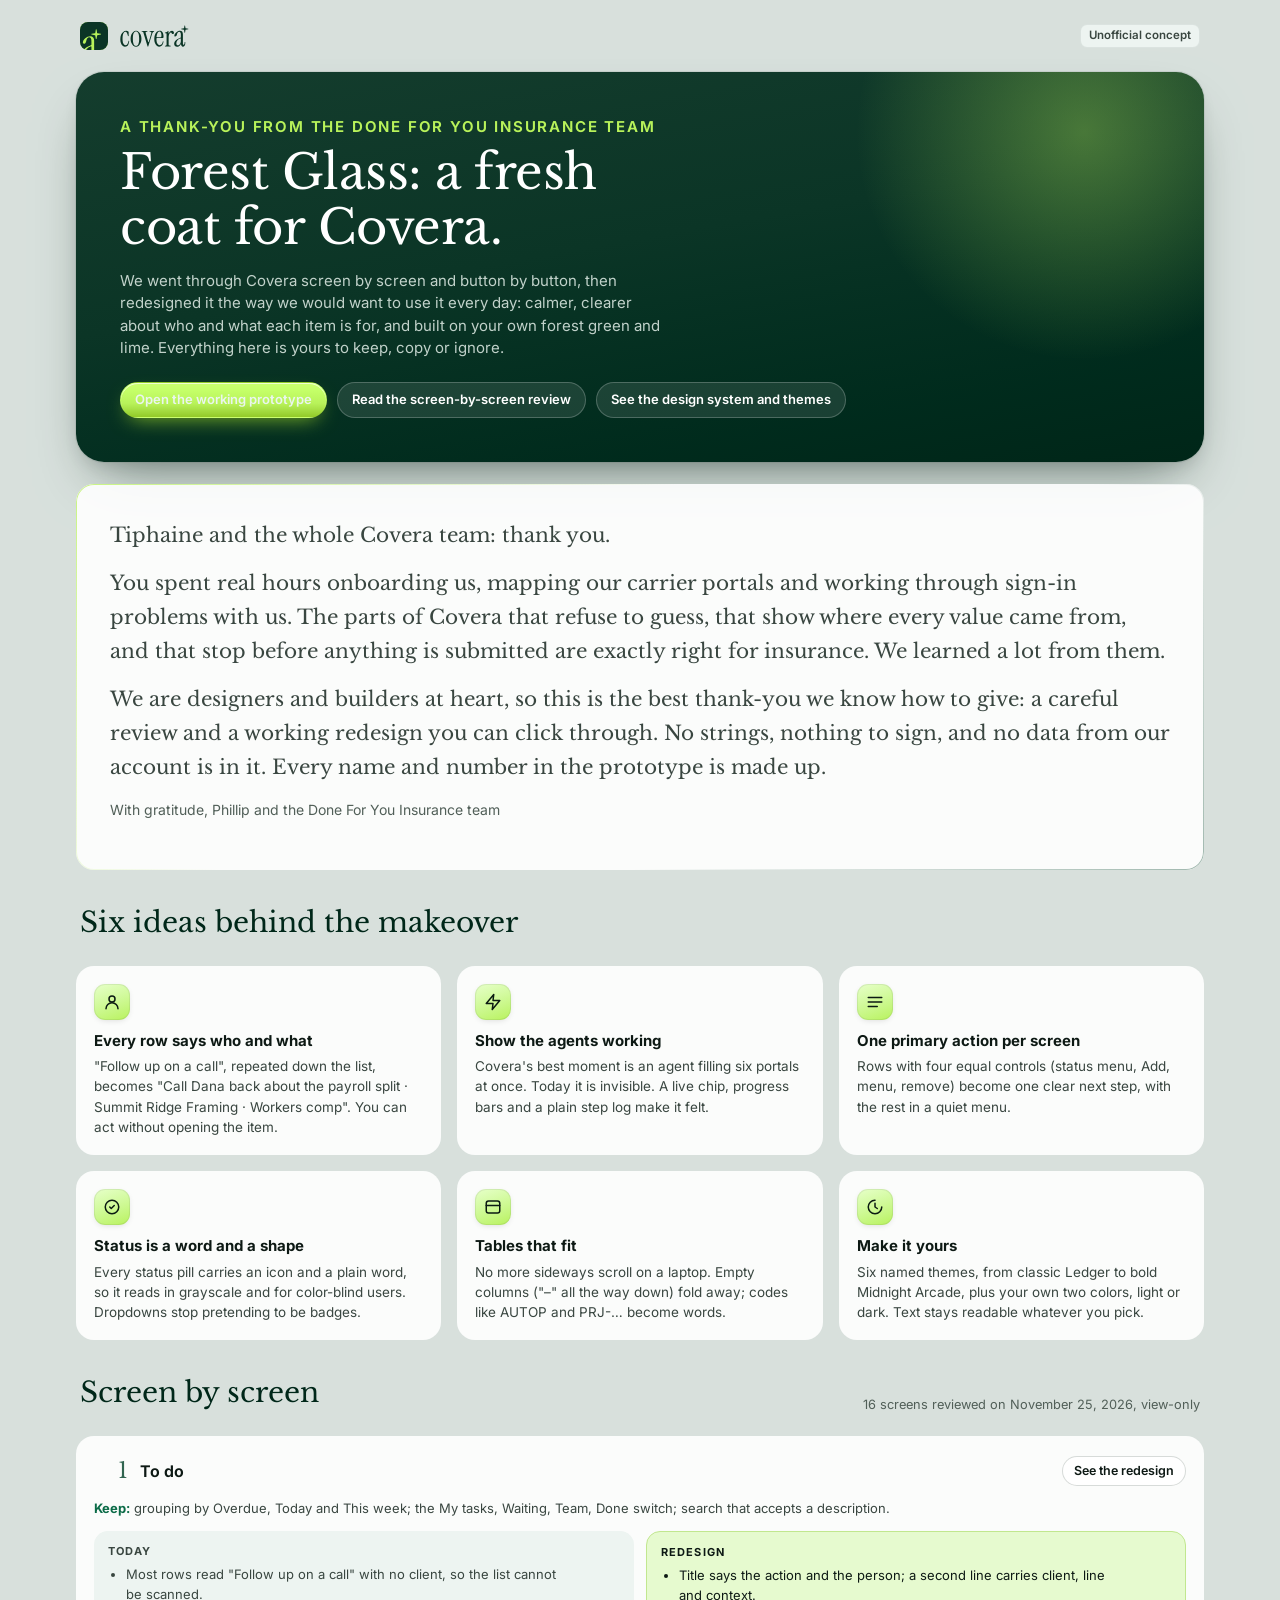
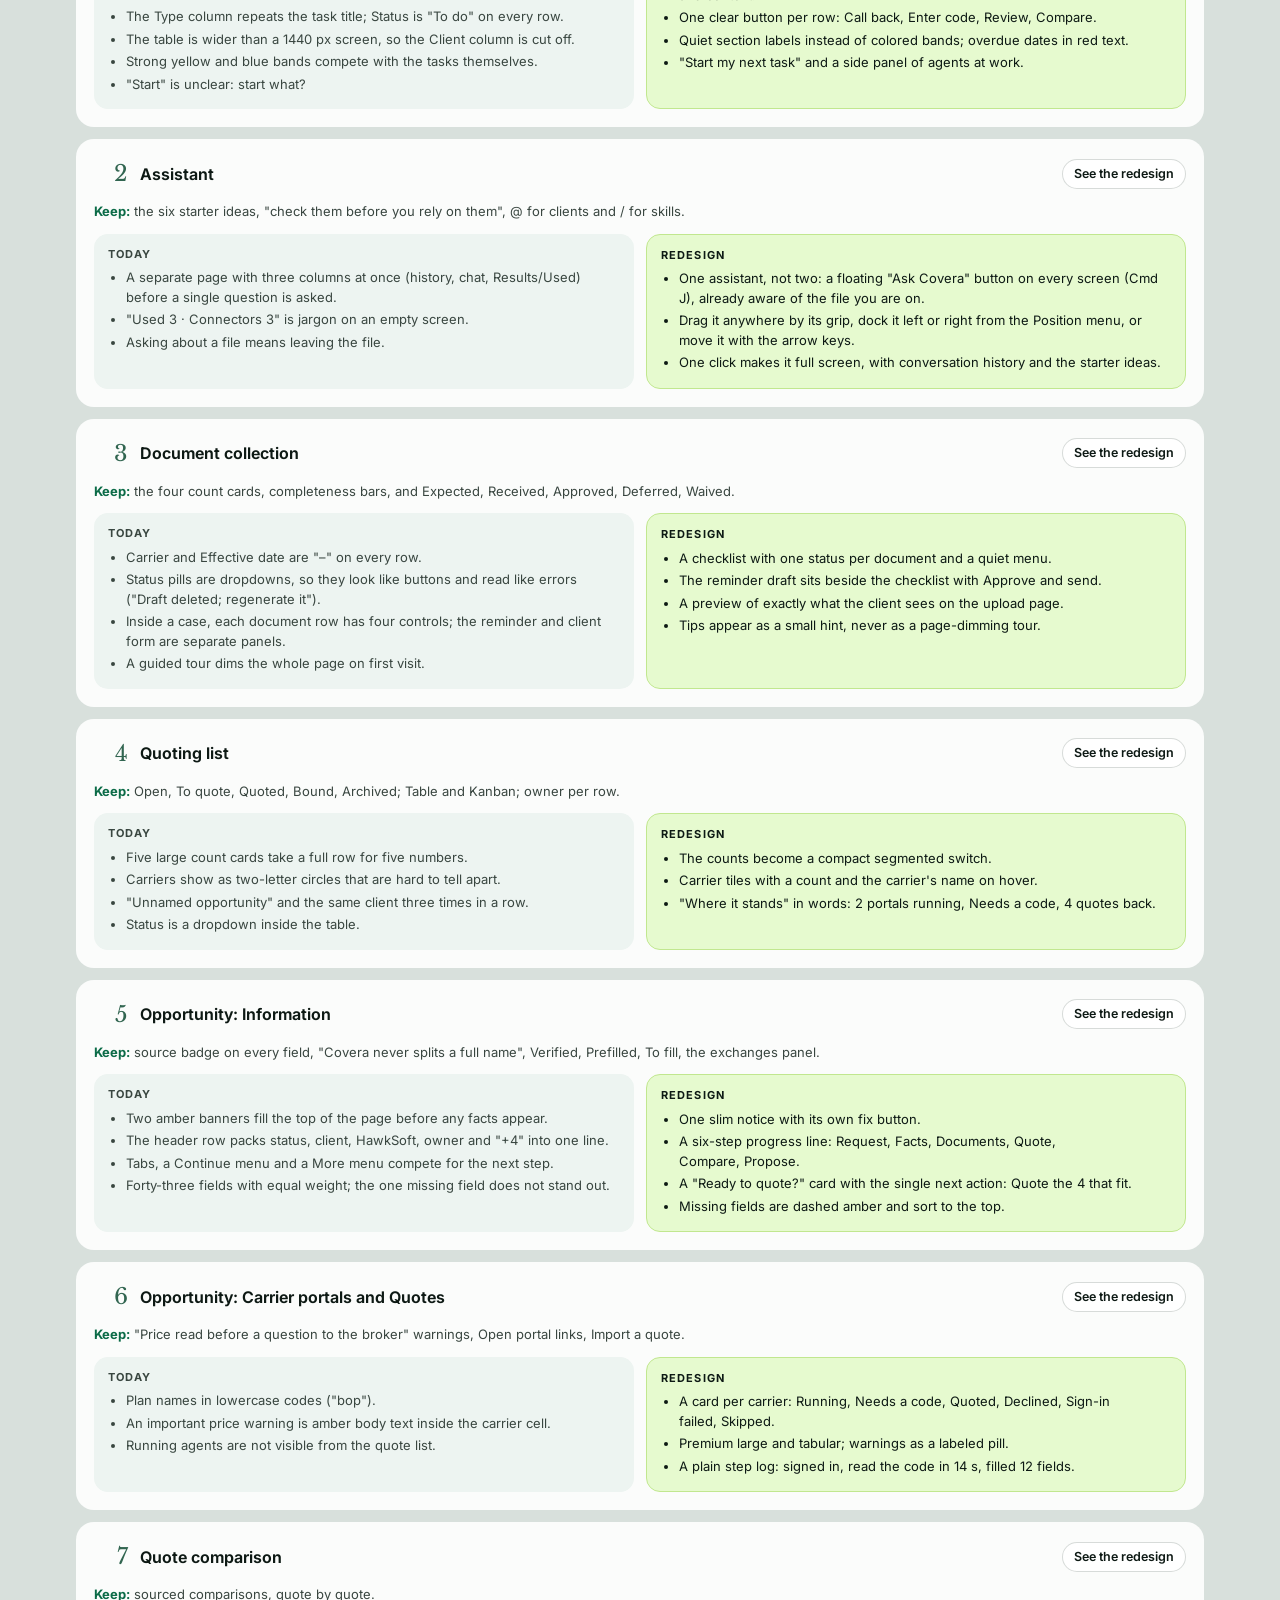
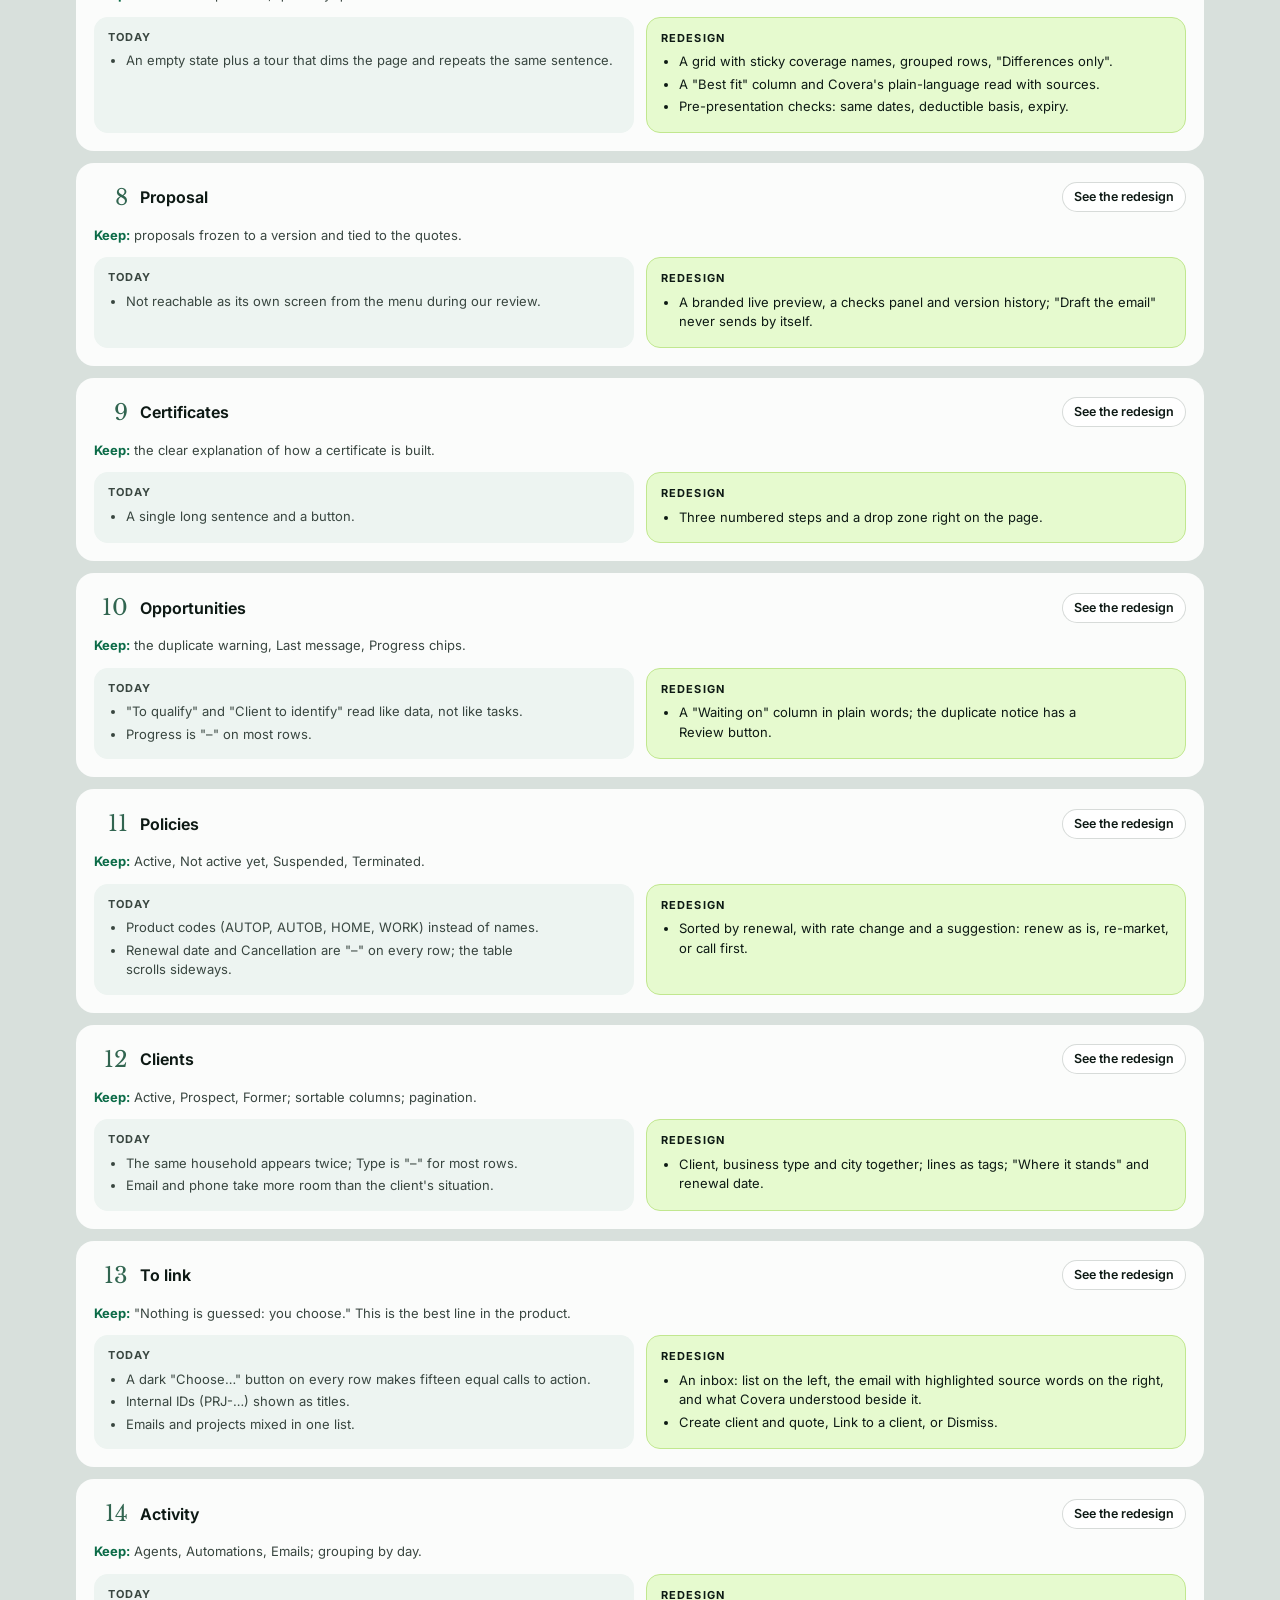
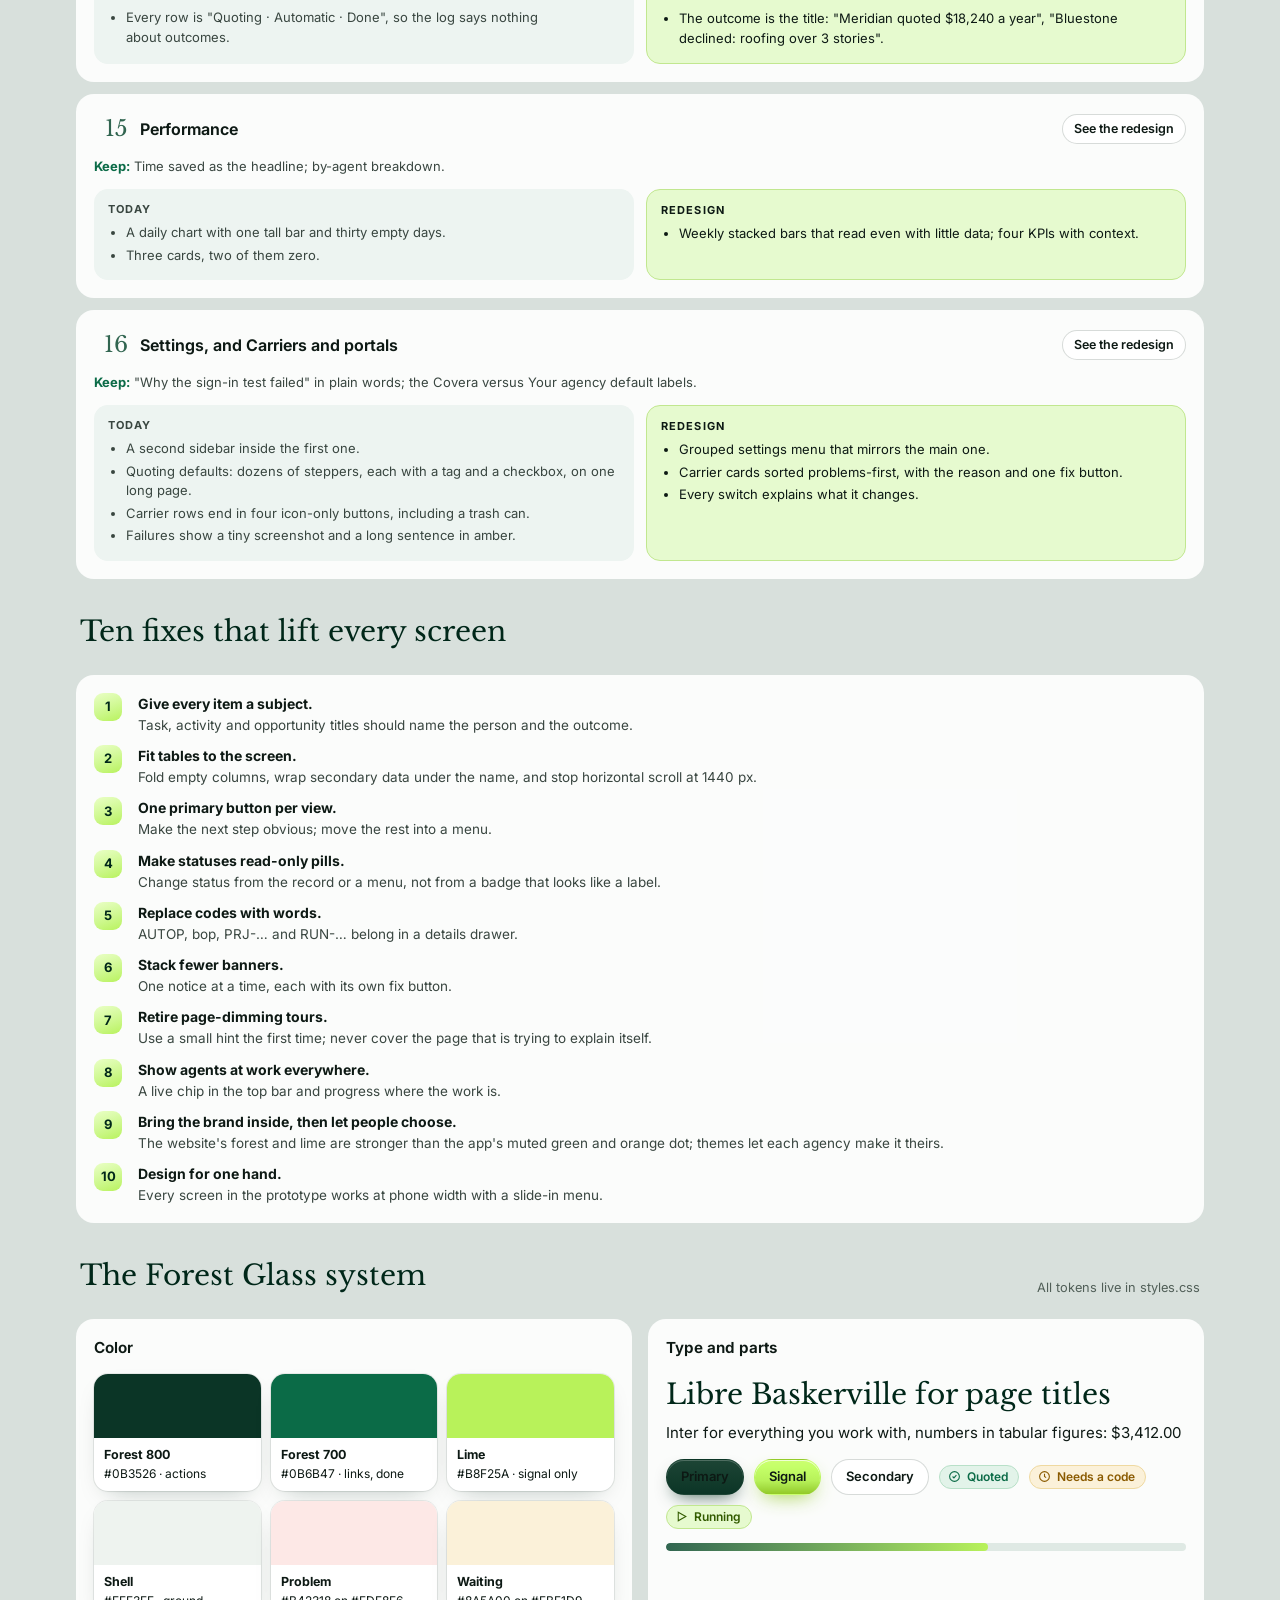
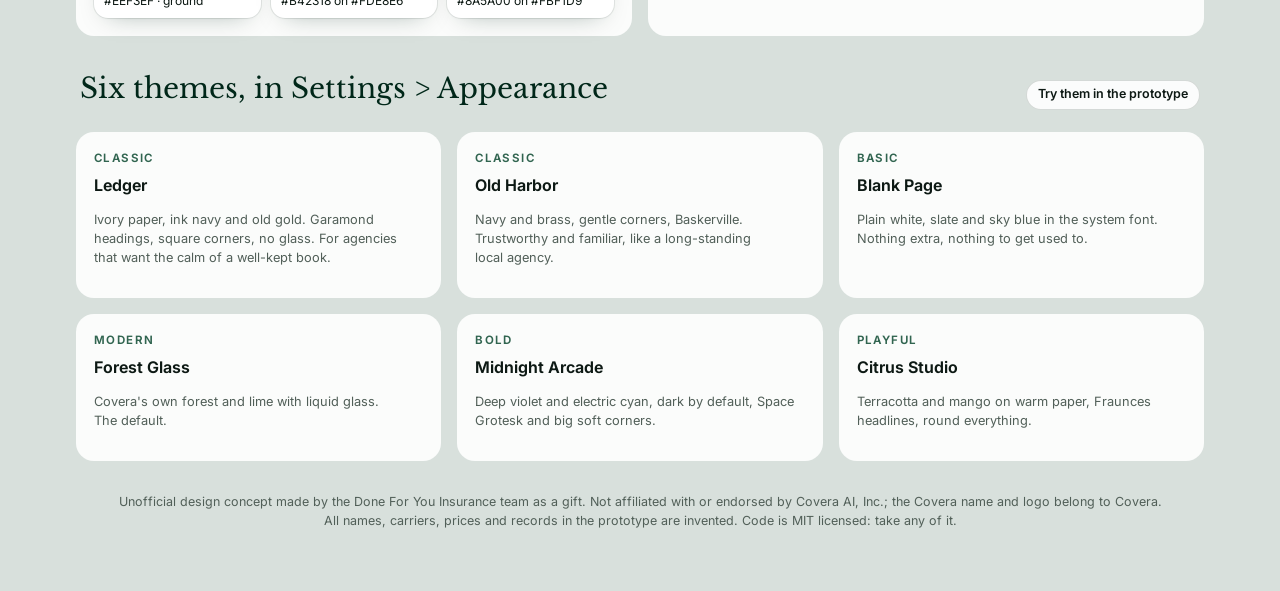
==== commit b7988425: "Floating draggable assistant, Intel Hub window frame, six themes and dark mode - One assistant: a fl" ====
--- a/index.html
+++ b/index.html
@@ -3,13 +3,15 @@
   <head>
     <meta charset="utf-8" />
     <meta name="viewport" content="width=device-width, initial-scale=1, viewport-fit=cover" />
+    <meta name="color-scheme" content="light dark" />
+    <script src="theme.js"></script>
     <title>Covera Forest Glass</title>
     <meta name="description" content="A thank-you gift to the Covera team: a screen-by-screen interface review and a working redesign prototype, from the Done For You Insurance team. Unofficial concept; all data invented." />
     <meta name="theme-color" content="#0b3526" />
     <link rel="icon" href="assets/covera-icon.svg" type="image/svg+xml" />
     <link rel="preconnect" href="https://fonts.googleapis.com" />
     <link rel="preconnect" href="https://fonts.gstatic.com" crossorigin />
-    <link href="https://fonts.googleapis.com/css2?family=Inter:wght@400;500;600;650;700&family=Libre+Baskerville:wght@400;700&display=swap" rel="stylesheet" />
+    <link href="https://fonts.googleapis.com/css2?family=EB+Garamond:wght@500;600&family=Fraunces:opsz,wght@9..144,600&family=Inter:wght@400;500;600;650;700&family=Libre+Baskerville:wght@400;700&family=Space+Grotesk:wght@400;500;600;700&display=swap" rel="stylesheet" />
     <link rel="stylesheet" href="styles.css" />
     <style>
       .wrap { max-width: 1160px; margin: 0 auto; padding: 18px 16px 60px; display: grid; gap: 22px; }
@@ -18,18 +20,18 @@
       .topline .spacer { flex: 1; }
       .hero .row { margin-top: 22px; }
       .hero .btn:not(.lime) { background: rgba(255,255,255,.1); color: #fff; border-color: rgba(255,255,255,.22); }
-      .note { font-family: var(--font-display); font-size: clamp(17px, 1.8vw, 20px); line-height: 1.7; color: var(--ink-2); }
+      .note { padding: clamp(22px, 3vw, 34px); font-family: var(--font-display); font-size: clamp(17px, 1.8vw, 20px); line-height: 1.7; color: var(--ink-2); }
       .note p { margin: 0 0 14px; }
       .sig { font-family: var(--font-ui); font-size: 14px; color: var(--ink-3); }
       .section-title { display: flex; align-items: flex-end; justify-content: space-between; gap: 12px; flex-wrap: wrap; padding: 10px 4px 0; }
-      .section-title h2 { font-family: var(--font-display); font-weight: 400; font-size: clamp(22px, 2.4vw, 28px); color: var(--forest-900); }
+      .section-title h2 { font-family: var(--font-display); font-weight: 400; font-size: clamp(22px, 2.4vw, 28px); color: var(--heading); }
       .principle b { display: block; font-size: 15px; margin: 10px 0 4px; }
       .principle p { margin: 0; font-size: 13.5px; color: var(--ink-2); }
       .review { display: grid; gap: 12px; }
       .review .card { display: grid; gap: 12px; }
       .review .head { display: flex; align-items: center; gap: 12px; flex-wrap: wrap; }
       .review .head h3 { font-size: 16px; flex: 1; min-width: 180px; }
-      .review .num { font-family: var(--font-display); font-size: 22px; color: var(--forest-700); width: 34px; }
+      .review .num { font-family: var(--font-display); font-size: 22px; color: var(--link); width: 34px; }
       .keep { font-size: 13px; color: var(--ink-2); margin: 0; }
       .keep b { color: var(--ok); }
       .swatches { display: grid; grid-template-columns: repeat(auto-fill, minmax(150px, 1fr)); gap: 10px; }
@@ -41,18 +43,23 @@
       .toc { display: flex; flex-wrap: wrap; gap: 8px; }
       .problems { counter-reset: p; display: grid; gap: 10px; margin: 0; padding: 0; list-style: none; }
       .problems li { counter-increment: p; display: grid; grid-template-columns: 34px 1fr; gap: 10px; align-items: start; }
-      .problems li::before { content: counter(p); width: 28px; height: 28px; border-radius: 9px; display: grid; place-items: center; font-weight: 700; font-size: 13px; color: var(--forest-900); background: linear-gradient(160deg, #eaffc6, var(--lime)); }
+      .problems li::before { content: counter(p); width: 28px; height: 28px; border-radius: 9px; display: grid; place-items: center; font-weight: 700; font-size: 13px; color: var(--heading); background: linear-gradient(160deg, #eaffc6, var(--signal-pop)); }
       .problems b { display: block; }
       .problems span { color: var(--ink-2); font-size: 13.5px; }
+      .wm-dark { display: none; }
+      @media (prefers-color-scheme: dark) { :root:not(:has(meta[content="light"])) .wm-light { display: none; } :root:not(:has(meta[content="light"])) .wm-dark { display: block; } }
+      :root:has(meta[content="dark"]) .wm-light { display: none; }
+      :root:has(meta[content="dark"]) .wm-dark { display: block; }
+      .sw div { color: var(--ink); }
+      .sw { background: var(--surface); }
       footer { text-align: center; color: var(--ink-3); font-size: 12.5px; padding: 10px 0 0; }
     </style>
   </head>
   <body>
-    <div class="ambient" aria-hidden="true"></div>
-    <div class="wrap">
+        <div class="wrap">
       <div class="topline">
         <img src="assets/covera-icon.svg" alt="" width="28" height="28" style="height:28px;border-radius:8px" />
-        <img src="assets/covera-wordmark-dark.svg" alt="Covera" />
+        <img src="assets/covera-wordmark-dark.svg" alt="Covera" class="wm-light" /><img src="assets/covera-wordmark-light.svg" alt="Covera" class="wm-dark" />
         <span class="spacer"></span>
         <span class="tag">Unofficial concept</span>
       </div>
@@ -64,7 +71,7 @@
         <div class="row">
           <a class="btn lime" href="app.html#/todo">Open the working prototype</a>
           <a class="btn" href="#review">Read the screen-by-screen review</a>
-          <a class="btn" href="#system">See the design system</a>
+          <a class="btn" href="#system">See the design system and themes</a>
         </div>
       </section>
 
@@ -82,7 +89,7 @@
         <div class="card principle"><span class="tile lime"><svg viewBox="0 0 24 24" fill="none" stroke="currentColor" stroke-width="2" stroke-linecap="round" stroke-linejoin="round"><path d="M3 12h18M3 6h18M3 18h12"/></svg></span><b>One primary action per screen</b><p>Rows with four equal controls (status menu, Add, menu, remove) become one clear next step, with the rest in a quiet menu.</p></div>
         <div class="card principle"><span class="tile lime"><svg viewBox="0 0 24 24" fill="none" stroke="currentColor" stroke-width="2" stroke-linecap="round" stroke-linejoin="round"><path d="M9 12l2 2 4-4"/><circle cx="12" cy="12" r="9"/></svg></span><b>Status is a word and a shape</b><p>Every status pill carries an icon and a plain word, so it reads in grayscale and for color-blind users. Dropdowns stop pretending to be badges.</p></div>
         <div class="card principle"><span class="tile lime"><svg viewBox="0 0 24 24" fill="none" stroke="currentColor" stroke-width="2" stroke-linecap="round" stroke-linejoin="round"><rect x="3" y="4" width="18" height="16" rx="3"/><path d="M3 10h18"/></svg></span><b>Tables that fit</b><p>No more sideways scroll on a laptop. Empty columns ("–" all the way down) fold away; codes like AUTOP and PRJ-… become words.</p></div>
-        <div class="card principle"><span class="tile lime"><svg viewBox="0 0 24 24" fill="none" stroke="currentColor" stroke-width="2" stroke-linecap="round" stroke-linejoin="round"><path d="M12 3a9 9 0 1 0 9 9"/><path d="M12 7v5l3 2"/></svg></span><b>Glass for what floats, paper for what you read</b><p>The menu, top bar, assistant and search float as liquid glass. Work surfaces stay near-opaque so text keeps full contrast.</p></div>
+        <div class="card principle"><span class="tile lime"><svg viewBox="0 0 24 24" fill="none" stroke="currentColor" stroke-width="2" stroke-linecap="round" stroke-linejoin="round"><path d="M12 3a9 9 0 1 0 9 9"/><path d="M12 7v5l3 2"/></svg></span><b>Make it yours</b><p>Six named themes, from classic Ledger to bold Midnight Arcade, plus your own two colors, light or dark. Text stays readable whatever you pick.</p></div>
       </section>
 
       <div class="section-title" id="review"><h2>Screen by screen</h2><span class="muted small">16 screens reviewed on November 25, 2026, view-only</span></div>
@@ -95,8 +102,8 @@
 
         <article class="card"><div class="head"><span class="num">2</span><h3>Assistant</h3><a class="btn sm" href="app.html#/assistant">See the redesign</a></div>
           <p class="keep"><b>Keep:</b> the six starter ideas, "check them before you rely on them", @ for clients and / for skills.</p>
-          <div class="before-after"><div class="ba before"><h4>Today</h4><ul><li>Three columns at once (history, chat, Results/Used) before a single question is asked.</li><li>"Used 3 · Connectors 3" is jargon on an empty screen.</li><li>The question box sits at the very bottom, far from the starter cards.</li></ul></div>
-          <div class="ba after"><h4>Redesign</h4><ul><li>The question box comes first, large, with an example question.</li><li>Starter ideas as cards with one-line outcomes.</li><li>The assistant also opens as a glass side panel from any screen (Cmd J), already aware of the file you are on.</li></ul></div></div></article>
+          <div class="before-after"><div class="ba before"><h4>Today</h4><ul><li>A separate page with three columns at once (history, chat, Results/Used) before a single question is asked.</li><li>"Used 3 · Connectors 3" is jargon on an empty screen.</li><li>Asking about a file means leaving the file.</li></ul></div>
+          <div class="ba after"><h4>Redesign</h4><ul><li>One assistant, not two: a floating "Ask Covera" button on every screen (Cmd J), already aware of the file you are on.</li><li>Drag it anywhere by its grip, dock it left or right from the Position menu, or move it with the arrow keys.</li><li>One click makes it full screen, with conversation history and the starter ideas.</li></ul></div></div></article>
 
         <article class="card"><div class="head"><span class="num">3</span><h3>Document collection</h3><a class="btn sm" href="app.html#/documents">See the redesign</a></div>
           <p class="keep"><b>Keep:</b> the four count cards, completeness bars, and Expected, Received, Approved, Deferred, Waived.</p>
@@ -180,7 +187,7 @@
           <li><div><b>Stack fewer banners.</b><span>One notice at a time, each with its own fix button.</span></div></li>
           <li><div><b>Retire page-dimming tours.</b><span>Use a small hint the first time; never cover the page that is trying to explain itself.</span></div></li>
           <li><div><b>Show agents at work everywhere.</b><span>A live chip in the top bar and progress where the work is.</span></div></li>
-          <li><div><b>Bring the brand inside.</b><span>The website's forest and lime are stronger than the app's muted green and orange dot.</span></div></li>
+          <li><div><b>Bring the brand inside, then let people choose.</b><span>The website's forest and lime are stronger than the app's muted green and orange dot; themes let each agency make it theirs.</span></div></li>
           <li><div><b>Design for one hand.</b><span>Every screen in the prototype works at phone width with a slide-in menu.</span></div></li>
         </ol>
       </section>
@@ -201,7 +208,7 @@
         <div class="card">
           <div class="card-head"><h2>Type and parts</h2></div>
           <div class="type-demo">
-            <span style="font-family:var(--font-display);font-size:28px;color:var(--forest-900)">Libre Baskerville for page titles</span>
+            <span style="font-family:var(--font-display);font-size:28px;color:var(--heading)">Libre Baskerville for page titles</span>
             <span style="font-size:15px">Inter for everything you work with, numbers in tabular figures: $3,412.00</span>
           </div>
           <div class="row" style="margin-top:14px">
@@ -216,6 +223,16 @@
         </div>
       </section>
 
+      <div class="section-title" id="themes"><h2>Six themes, in Settings &gt; Appearance</h2><a class="btn sm" href="app.html#/appearance">Try them in the prototype</a></div>
+      <section class="grid g-3">
+        <div class="card"><p class="eyebrow">Classic</p><h3 style="font-size:16px">Ledger</h3><p class="small muted">Ivory paper, ink navy and old gold. Garamond headings, square corners, no glass. For agencies that want the calm of a well-kept book.</p></div>
+        <div class="card"><p class="eyebrow">Classic</p><h3 style="font-size:16px">Old Harbor</h3><p class="small muted">Navy and brass, gentle corners, Baskerville. Trustworthy and familiar, like a long-standing local agency.</p></div>
+        <div class="card"><p class="eyebrow">Basic</p><h3 style="font-size:16px">Blank Page</h3><p class="small muted">Plain white, slate and sky blue in the system font. Nothing extra, nothing to get used to.</p></div>
+        <div class="card"><p class="eyebrow">Modern</p><h3 style="font-size:16px">Forest Glass</h3><p class="small muted">Covera's own forest and lime with liquid glass. The default.</p></div>
+        <div class="card"><p class="eyebrow">Bold</p><h3 style="font-size:16px">Midnight Arcade</h3><p class="small muted">Deep violet and electric cyan, dark by default, Space Grotesk and big soft corners.</p></div>
+        <div class="card"><p class="eyebrow">Playful</p><h3 style="font-size:16px">Citrus Studio</h3><p class="small muted">Terracotta and mango on warm paper, Fraunces headlines, round everything.</p></div>
+      </section>
+
       <footer>
         Unofficial design concept made by the Done For You Insurance team as a gift. Not affiliated with or endorsed by Covera AI, Inc.; the Covera name and logo belong to Covera.<br />
         All names, carriers, prices and records in the prototype are invented. Code is MIT licensed: take any of it.
--- a/styles.css
+++ b/styles.css
@@ -1,100 +1,217 @@
 /*
-  Covera makeover: "Forest Glass" design system.
+  Covera makeover: "Forest Glass" design system, v2.
   A concept gift from the Done For You Insurance team. Unofficial; not affiliated with Covera AI, Inc.
 
-  Idea in one line: Covera's own forest green and lime, arranged the way a calm, premium operations
-  console is arranged. Deep green glass carries the navigation, white glass cards carry the work,
-  lime is only ever the signal (progress, live, "your turn").
+  Two colors drive everything: --brand (Covera forest) and --signal (Covera lime). Settings > Appearance
+  offers six named themes (classic to bold), a "make your own" pair of colors, light or dark, a light
+  sidebar, density and glass. Every other color is derived from the two, so any pair still reads well.
 
   Rules
-  - Forest green is the action color: primary buttons, links, the selected item, focus rings.
-  - Lime is the signal: progress, live runs, the active marker. Never body text on white.
+  - The brand color is the action color: primary buttons, links, the selected item, focus rings.
+  - The signal color only marks what needs attention or is live: progress, running agents, your turn.
   - Status never relies on color alone: every status is a pill with an icon and a word.
-  - Glass is for surfaces that float (sidebar, top bar, drawers, popovers). Content cards are
-    near-opaque so text always reads at AA contrast.
-  - Motion settles in 280ms or less and turns off under reduced motion. Transparency turns off
-    under reduced transparency.
+  - Glass is for what floats (top bar, assistant, search). Work surfaces stay near-opaque for AA contrast.
+  - The app is one rounded window inside the browser (the Intel Hub frame); the selected menu item
+    flows into the page so the menu and the page read as one shape.
 */
 
+/* ---------- Tokens ---------- */
+
 :root {
-  /* Type */
+  /* Follows the system by default. Settings > Appearance pins Light or Dark through the meta tag. */
+  color-scheme: light dark;
+
+  &:has(> head > meta[name="color-scheme"][content="dark"]) {
+    color-scheme: dark;
+  }
+  &:has(> head > meta[name="color-scheme"][content="light"]) {
+    color-scheme: light;
+  }
+
+  /* The two colors a person can change (set by the theme, or by "Make your own") */
+  --brand: #0b3526;
+  --signal: #b8f25a;
+
+  /* Kept dark and kept bright whatever is picked, so white text on the brand and dark text on the
+     signal always pass contrast. */
+  --brand-deep: oklch(from var(--brand) min(l, 0.34) c h);
+  --brand-ink: oklch(from var(--brand) min(l, 0.24) c h);
+  --brand-mid: oklch(from var(--brand) clamp(0.45, calc(l + 0.17), 0.52) calc(c * 1.25) h);
+  --brand-soft: color-mix(in srgb, var(--brand-mid) 11%, white);
+  --signal-pop: oklch(from var(--signal) max(l, 0.86) c h);
+  --signal-deep: oklch(from var(--signal) calc(max(l, 0.86) - 0.12) c h);
+  --signal-ink: oklch(from var(--signal) 0.42 calc(c * 0.9) h);
+
+  /* Themes can warm or cool the paper without touching the brand */
+  --paper-c: 0.007;
+
+  /* Type and shape (themes change these) */
   --font-ui: "Inter", "Inter Fallback", system-ui, -apple-system, "Segoe UI", sans-serif;
   --font-display: "Libre Baskerville", Georgia, "Times New Roman", serif;
-  --font-code: ui-monospace, "SF Mono", SFMono-Regular, Menlo, Consolas, monospace;
-
-  /* Brand (from covera-agents.com) */
-  --forest-950: #062218;
-  --forest-900: #0b2a1e;
-  --forest-800: #0b3526;
-  --forest-700: #0b6b47;
-  --forest-600: #1f7a4d;
-  --lime: #b8f25a;
-  --lime-deep: #8fcf2e;
-  --mint-50: #f2f8f4;
-  --mint-100: #e7f1ec;
-
-  /* Surfaces */
-  --shell: #eef3ef;
-  --card: rgba(255, 255, 255, 0.86);
-  --card-solid: #ffffff;
-  --inset: #f4f7f5;
-  --inset-2: #e9efeb;
-  --hairline: rgba(11, 53, 38, 0.09);
-  --hairline-strong: rgba(11, 53, 38, 0.18);
-  --line-control: #8a9a90;
+  --display-weight: 400;
+  --display-tracking: -0.01em;
+  --radius: 18px;
+  --radius-window: 28px;
+  --btn-radius: 999px;
+
+  /* Surfaces, light then dark */
+  --mat: light-dark(oklch(from var(--brand) 0.9 calc(var(--paper-c) * 1.6) var(--paper-h, h)), oklch(from var(--brand) 0.12 0.012 h));
+  --page: light-dark(oklch(from var(--brand) 0.975 var(--paper-c) var(--paper-h, h)), oklch(from var(--brand) 0.18 0.014 h));
+  --card: light-dark(rgb(255 255 255 / 0.9), oklch(from var(--brand) 0.225 0.016 h / 0.92));
+  --surface: light-dark(#ffffff, oklch(from var(--brand) 0.245 0.016 h));
+  --inset: light-dark(oklch(from var(--brand) 0.962 calc(var(--paper-c) + 0.002) var(--paper-h, h)), oklch(from var(--brand) 0.205 0.014 h));
+  --inset-2: light-dark(oklch(from var(--brand) 0.925 calc(var(--paper-c) + 0.006) var(--paper-h, h)), oklch(from var(--brand) 0.28 0.016 h));
+  --hairline: light-dark(oklch(from var(--brand) 0.4 0.03 h / 0.1), rgb(255 255 255 / 0.08));
+  --hairline-strong: light-dark(oklch(from var(--brand) 0.4 0.03 h / 0.2), rgb(255 255 255 / 0.16));
+  --glass: light-dark(rgb(255 255 255 / 0.62), oklch(from var(--brand) 0.2 0.016 h / 0.62));
+  --glass-strong: light-dark(rgb(255 255 255 / 0.8), oklch(from var(--brand) 0.22 0.016 h / 0.82));
+  --glass-blur: saturate(180%) blur(22px);
+  --specular: light-dark(inset 0 1px 0 rgb(255 255 255 / 0.6), inset 0 1px 0 rgb(255 255 255 / 0.07));
 
   /* Ink */
-  --ink: #0f1a15;
-  --ink-2: #3f4d46;
-  --ink-3: #5e6e64;
+  --ink: light-dark(oklch(from var(--brand) 0.2 0.02 h), oklch(from var(--brand) 0.96 0.008 h));
+  --ink-2: light-dark(oklch(from var(--brand) 0.38 0.02 h), oklch(from var(--brand) 0.83 0.012 h));
+  --ink-3: light-dark(oklch(from var(--brand) 0.47 0.02 h), oklch(from var(--brand) 0.72 0.012 h));
+  --heading: light-dark(var(--brand-ink), oklch(from var(--brand) 0.97 0.02 h));
 
   /* Action */
-  --accent: #0b6b47;
-  --accent-fill: #0b3526;
-  --accent-fill-hover: #0b6b47;
-  --accent-ink: #ffffff;
-  --accent-soft: #e4f1ea;
-  --focus: 0 0 0 3px rgba(184, 242, 90, 0.75), 0 0 0 5px rgba(11, 53, 38, 0.6);
-
-  /* Status: hue for icon, dark shade for text, soft fill. Always icon + word. */
-  --ok: #0b6b47;
-  --ok-bg: #e2f3e9;
-  --ok-line: #b8e0c8;
-  --wait: #8a5a00;
-  --wait-bg: #fbf1d9;
-  --wait-line: #efd9a0;
-  --bad: #b42318;
-  --bad-bg: #fde8e6;
-  --bad-line: #f6c3bd;
-  --info: #1d4f91;
-  --info-bg: #e6eefa;
-  --info-line: #c4d5f0;
-  --live: #3d6b00;
-  --live-bg: #eefbd8;
-  --live-line: #cdeb9c;
-
-  /* Glass */
-  --glass-dark: linear-gradient(165deg, rgba(14, 64, 45, 0.92) 0%, rgba(8, 40, 28, 0.94) 55%, rgba(5, 28, 20, 0.96) 100%);
-  --glass-light: rgba(255, 255, 255, 0.62);
-  --glass-blur: saturate(180%) blur(22px);
-  --specular: inset 0 1px 0 rgba(255, 255, 255, 0.55), inset 0 -1px 0 rgba(255, 255, 255, 0.08);
-  --specular-dark: inset 0 1px 0 rgba(255, 255, 255, 0.16), inset 0 0 0 1px rgba(255, 255, 255, 0.06);
-  --edge: linear-gradient(140deg, rgba(184, 242, 90, 0.7), rgba(255, 255, 255, 0.25) 35%, rgba(11, 53, 38, 0.12) 70%, rgba(11, 107, 71, 0.4));
-
-  /* Shape and depth */
-  --radius: 18px;
-  --radius-sm: 12px;
-  --radius-pill: 999px;
-  --radius-master: 28px;
-  --shadow-card: 0 0 0 1px rgba(11, 53, 38, 0.05), 0 1px 2px rgba(6, 34, 24, 0.05), 0 10px 24px -12px rgba(6, 34, 24, 0.18);
-  --shadow-raised: 0 0 0 1px rgba(11, 53, 38, 0.06), 0 8px 18px -6px rgba(6, 34, 24, 0.16), 0 28px 56px -22px rgba(6, 34, 24, 0.32);
+  --action: var(--brand-deep);
+  --link: light-dark(var(--brand-mid), oklch(from var(--brand) 0.82 min(calc(c * 1.4), 0.1) h));
+  --accent-soft: light-dark(var(--brand-soft), color-mix(in srgb, var(--brand-mid) 28%, #15191a));
+  --focus: 0 0 0 3px rgb(from var(--signal-pop) r g b / 0.8), 0 0 0 5px var(--brand-deep);
+
+  /* Status: icon hue, text shade and soft fill. Always shown with an icon and a word. */
+  --ok: light-dark(#0b6b47, #6fd6a4);
+  --ok-bg: light-dark(#e2f3e9, rgb(111 214 164 / 0.12));
+  --ok-line: light-dark(#b8e0c8, rgb(111 214 164 / 0.28));
+  --wait: light-dark(#8a5a00, #f2c66d);
+  --wait-bg: light-dark(#fbf1d9, rgb(242 198 109 / 0.12));
+  --wait-line: light-dark(#efd9a0, rgb(242 198 109 / 0.3));
+  --bad: light-dark(#b42318, #ff9a8f);
+  --bad-bg: light-dark(#fde8e6, rgb(255 154 143 / 0.12));
+  --bad-line: light-dark(#f6c3bd, rgb(255 154 143 / 0.3));
+  --info: light-dark(#1d4f91, #9cc3ff);
+  --info-bg: light-dark(#e6eefa, rgb(156 195 255 / 0.12));
+  --info-line: light-dark(#c4d5f0, rgb(156 195 255 / 0.28));
+  --live: light-dark(var(--signal-ink), var(--signal-pop));
+  --live-bg: light-dark(oklch(from var(--signal) 0.96 0.06 h), rgb(from var(--signal-pop) r g b / 0.12));
+  --live-line: light-dark(oklch(from var(--signal) 0.88 0.12 h), rgb(from var(--signal-pop) r g b / 0.32));
+
+  /* Sidebar (deep by default; a light sidebar is a setting) */
+  --side-bg: linear-gradient(170deg, oklch(from var(--brand-deep) calc(l + 0.03) c h) 0%, var(--brand-deep) 45%, oklch(from var(--brand-deep) calc(l - 0.06) c h) 100%);
+  --side-ink: rgb(255 255 255 / 0.9);
+  --side-ink-2: rgb(255 255 255 / 0.6);
+  --side-hover: rgb(255 255 255 / 0.08);
+  --side-line: rgb(255 255 255 / 0.12);
+  --side-chip: rgb(255 255 255 / 0.1);
+
+  /* Depth */
+  --frame-gap: 12px;
+  --shadow-card: 0 0 0 1px var(--hairline), 0 1px 2px rgb(0 0 0 / 0.04), 0 10px 24px -14px oklch(from var(--brand) 0.25 0.05 h / 0.35);
+  --shadow-raised: 0 0 0 1px var(--hairline), 0 8px 18px -6px rgb(0 0 0 / 0.14), 0 28px 60px -22px oklch(from var(--brand) 0.2 0.05 h / 0.5);
+  --edge: linear-gradient(140deg, rgb(from var(--signal-pop) r g b / 0.75), transparent 38%, transparent 64%, rgb(from var(--brand-mid) r g b / 0.45));
+
+  /* Density */
+  --pad: 18px;
+  --row: 12px;
 
   /* Motion */
   --ease-out: cubic-bezier(0.22, 1, 0.36, 1);
   --dur-quick: 160ms;
   --dur-settle: 280ms;
 
-  --sidebar-w: 248px;
+  --sidebar-w: 252px;
+
+  accent-color: var(--brand-mid);
+  scrollbar-color: var(--hairline-strong) transparent;
+}
+
+/* Browsers without light-dark() or relative colors get the light theme with Covera's own colors. */
+@supports not (color: light-dark(white, black)) {
+  :root {
+    color-scheme: light;
+  }
+}
+
+/* ---------- Themes: fonts, shapes and paper. Colors come from the theme's pair in app.js. ---------- */
+
+/* Ledger: classic and calm. Ivory paper, ink navy, Garamond headings, square-ish corners. */
+:root[data-theme="ledger"] {
+  --font-display: "EB Garamond", Garamond, Georgia, serif;
+  --display-weight: 500;
+  --display-tracking: 0;
+  --radius: 8px;
+  --radius-window: 14px;
+  --btn-radius: 8px;
+  --paper-h: 85;
+  --paper-c: 0.02;
+}
+
+:root[data-theme="ledger"] h1 {
+  font-size: clamp(1.9rem, 1.3rem + 1.8vw, 2.5rem);
+}
+
+/* Old Harbor: classic professional. Navy and brass, Baskerville, gentle corners. */
+:root[data-theme="harbor"] {
+  --radius: 12px;
+  --radius-window: 20px;
+  --btn-radius: 10px;
+  --paper-h: 85;
+  --paper-c: 0.012;
+}
+
+/* Blank Page: plain and basic. System font only, no serif, no glass, quiet corners. */
+:root[data-theme="blank"] {
+  --font-ui: system-ui, -apple-system, "Segoe UI", Roboto, sans-serif;
+  --font-display: var(--font-ui);
+  --display-weight: 650;
+  --display-tracking: -0.02em;
+  --radius: 10px;
+  --radius-window: 16px;
+  --btn-radius: 8px;
+  --paper-c: 0.002;
+}
+
+/* Midnight Arcade: bold and hip. Deep violet, electric cyan, Space Grotesk, big soft corners. */
+:root[data-theme="arcade"] {
+  --font-display: "Space Grotesk", "Inter", sans-serif;
+  --font-ui: "Space Grotesk", "Inter", sans-serif;
+  --display-weight: 700;
+  --display-tracking: -0.035em;
+  --radius: 22px;
+  --radius-window: 32px;
+}
+
+/* Citrus Studio: warm and playful. Terracotta and mango, Fraunces headings, round everything. */
+:root[data-theme="citrus"] {
+  --font-display: "Fraunces", Georgia, serif;
+  --display-weight: 600;
+  --display-tracking: -0.02em;
+  --radius: 24px;
+  --radius-window: 34px;
+  --paper-h: 70;
+  --paper-c: 0.022;
+}
+
+:root[data-density="compact"] {
+  --pad: 14px;
+  --row: 8px;
+}
+
+:root[data-sidebar="light"] {
+  --side-bg: linear-gradient(180deg, var(--surface), var(--inset));
+  --side-ink: var(--ink);
+  --side-ink-2: var(--ink-3);
+  --side-hover: var(--inset-2);
+  --side-line: var(--hairline);
+  --side-chip: var(--inset-2);
+}
+
+:root[data-glass="off"] {
+  --glass: var(--surface);
+  --glass-strong: var(--surface);
+  --card: var(--surface);
+  --glass-blur: none;
 }
 
 @font-face {
@@ -112,35 +229,32 @@
 
 html {
   -webkit-text-size-adjust: 100%;
+  text-size-adjust: 100%;
 }
 
 body {
   margin: 0;
   font-family: var(--font-ui);
-  font-size: 14px;
+  font-size: 0.875rem;
   line-height: 1.5;
   color: var(--ink);
-  background: var(--shell);
-  font-feature-settings: "cv11", "ss01", "tnum" 0;
+  background: var(--mat);
   -webkit-font-smoothing: antialiased;
-  min-height: 100vh;
-}
-
-/* The ambient light behind the glass: two soft forest and lime glows, fixed. */
-.ambient {
-  position: fixed;
-  inset: 0;
-  z-index: -1;
-  pointer-events: none;
-  background:
-    radial-gradient(900px 520px at 12% -10%, rgba(184, 242, 90, 0.32), transparent 60%),
-    radial-gradient(780px 560px at 105% 8%, rgba(11, 107, 71, 0.18), transparent 62%),
-    radial-gradient(820px 600px at 70% 115%, rgba(184, 242, 90, 0.18), transparent 60%),
-    linear-gradient(180deg, #f3f7f4 0%, #eaf1ec 100%);
+}
+
+h1,
+h2,
+h3 {
+  text-wrap: balance;
+}
+
+p,
+li {
+  text-wrap: pretty;
 }
 
 a {
-  color: var(--accent);
+  color: var(--link);
   text-decoration-thickness: 1px;
   text-underline-offset: 2px;
 }
@@ -164,67 +278,54 @@
   width: 1px;
   height: 1px;
   overflow: hidden;
-  clip: rect(0 0 0 0);
+  clip-path: inset(50%);
   white-space: nowrap;
 }
 
-/* ---------- App frame ---------- */
+/* ---------- The app window (Intel Hub frame) ---------- */
 
 .app {
+  position: fixed;
+  inset: var(--frame-gap);
   display: grid;
   grid-template-columns: var(--sidebar-w) minmax(0, 1fr);
-  gap: 16px;
-  padding: 14px;
-  min-height: 100vh;
+  border-radius: var(--radius-window);
+  overflow: hidden;
+  background: var(--side-bg);
+  box-shadow: 0 0 0 1px var(--hairline), 0 30px 70px -30px oklch(from var(--brand) 0.15 0.05 h / 0.55);
 }
 
 .sidebar {
-  position: sticky;
-  top: 14px;
-  height: calc(100vh - 28px);
+  position: relative;
   display: flex;
   flex-direction: column;
-  border-radius: var(--radius-master);
-  background: var(--glass-dark);
-  box-shadow: var(--specular-dark), 0 30px 60px -24px rgba(6, 34, 24, 0.55);
-  color: #e8f3ed;
-  padding: 16px 12px 12px;
-  overflow: hidden;
+  min-height: 0;
+  padding: 16px 0 12px 12px;
+  color: var(--side-ink);
+  overflow: hidden auto;
+  scrollbar-width: none;
   isolation: isolate;
 }
 
-/* Liquid highlight: a slow lime caustic drifting inside the glass. */
-.sidebar::before {
+/* A slow caustic of the signal color drifting under the deep glass. */
+:root:not([data-sidebar="light"]) .sidebar::before {
   content: "";
   position: absolute;
-  inset: -40% -60% auto auto;
-  width: 320px;
-  height: 320px;
-  background: radial-gradient(circle, rgba(184, 242, 90, 0.22), transparent 65%);
+  top: -120px;
+  right: -140px;
+  width: 340px;
+  height: 340px;
+  border-radius: 50%;
+  background: radial-gradient(circle, rgb(from var(--signal-pop) r g b / 0.2), transparent 65%);
   filter: blur(8px);
   z-index: -1;
   animation: drift 18s ease-in-out infinite alternate;
-}
-
-.sidebar::after {
-  content: "";
-  position: absolute;
-  inset: 0;
-  border-radius: inherit;
-  padding: 1px;
-  background: linear-gradient(160deg, rgba(255, 255, 255, 0.35), rgba(255, 255, 255, 0.04) 40%, rgba(184, 242, 90, 0.25));
-  -webkit-mask: linear-gradient(#000 0 0) content-box, linear-gradient(#000 0 0);
-  -webkit-mask-composite: xor;
-  mask-composite: exclude;
   pointer-events: none;
 }
 
 @keyframes drift {
-  from {
-    transform: translate(0, 0);
-  }
   to {
-    transform: translate(-120px, 260px);
+    translate: -110px 300px;
   }
 }
 
@@ -232,67 +333,74 @@
   display: flex;
   align-items: center;
   gap: 10px;
-  padding: 4px 8px 14px;
+  padding: 4px 20px 14px 8px;
 }
 
 .brand-mark {
   width: 34px;
   height: 34px;
   border-radius: 10px;
-  box-shadow: 0 0 0 1px rgba(255, 255, 255, 0.18), 0 6px 16px -6px rgba(184, 242, 90, 0.6);
+  flex: none;
+  box-shadow: 0 0 0 1px var(--side-line), 0 6px 16px -6px rgb(from var(--signal-pop) r g b / 0.6);
 }
 
 .brand-word {
+  display: block;
   height: 20px;
   width: auto;
-  color: #fff;
+}
+
+:root[data-sidebar="light"] .brand-word.on-dark,
+:root:not([data-sidebar="light"]) .brand-word.on-light {
+  display: none;
 }
 
 .brand small {
   display: block;
   font-size: 11px;
-  color: rgba(232, 243, 237, 0.62);
-  letter-spacing: 0.01em;
+  color: var(--side-ink-2);
 }
 
 .cmdk {
   display: flex;
   align-items: center;
   gap: 8px;
-  width: 100%;
+  width: calc(100% - 12px);
   padding: 9px 10px;
   border-radius: 12px;
-  border: 1px solid rgba(255, 255, 255, 0.12);
-  background: rgba(255, 255, 255, 0.07);
-  color: rgba(232, 243, 237, 0.78);
+  border: 1px solid var(--side-line);
+  background: var(--side-chip);
+  color: var(--side-ink-2);
   cursor: pointer;
-  box-shadow: var(--specular-dark);
   transition: background var(--dur-quick) var(--ease-out);
 }
 
 .cmdk:hover {
-  background: rgba(255, 255, 255, 0.12);
+  background: var(--side-hover);
+}
+
+.cmdk svg {
+  width: 16px;
+  height: 16px;
 }
 
 .cmdk kbd {
   margin-left: auto;
-  font-family: var(--font-ui);
-  font-size: 11px;
+  font: 600 11px var(--font-ui);
   padding: 1px 6px;
   border-radius: 6px;
-  background: rgba(255, 255, 255, 0.1);
-  border: 1px solid rgba(255, 255, 255, 0.14);
+  border: 1px solid var(--side-line);
 }
 
 .nav-group {
-  margin-top: 18px;
+  margin-top: 16px;
 }
 
 .nav-label {
   font-size: 10.5px;
   letter-spacing: 0.12em;
   text-transform: uppercase;
-  color: rgba(232, 243, 237, 0.5);
+  color: var(--side-ink-2);
   padding: 0 10px 6px;
 }
 
@@ -301,107 +409,81 @@
   display: flex;
   align-items: center;
   gap: 10px;
-  padding: 8px 10px;
+  padding: 8px 22px 8px 10px;
   margin: 1px 0;
-  border-radius: 12px;
-  color: rgba(232, 243, 237, 0.86);
+  border-radius: 12px 0 0 12px;
+  color: var(--side-ink);
   text-decoration: none;
   font-weight: 500;
   transition: background var(--dur-quick) var(--ease-out), color var(--dur-quick) var(--ease-out);
 }
 
 .nav a:hover {
-  background: rgba(255, 255, 255, 0.07);
-  color: #fff;
-}
-
+  background: var(--side-hover);
+}
+
+/* The wrap: the selected item takes the page color and joins the page, with curved fillets above and below. */
 .nav a[aria-current="page"] {
-  background: linear-gradient(180deg, rgba(255, 255, 255, 0.16), rgba(255, 255, 255, 0.07));
-  color: #fff;
-  box-shadow: var(--specular-dark);
-}
-
-.nav a[aria-current="page"]::before {
+  background: var(--page);
+  color: var(--heading);
+  font-weight: 650;
+  border-radius: 14px 0 0 14px;
+}
+
+.nav a[aria-current="page"]::before,
+.nav a[aria-current="page"]::after {
   content: "";
   position: absolute;
-  left: -12px;
-  top: 9px;
-  bottom: 9px;
-  width: 4px;
-  border-radius: 0 4px 4px 0;
-  background: var(--lime);
-  box-shadow: 0 0 12px rgba(184, 242, 90, 0.9);
+  right: 0;
+  width: 20px;
+  height: 20px;
+  pointer-events: none;
+}
+
+.nav a[aria-current="page"]::before {
+  top: -20px;
+  background: radial-gradient(circle at 0 0, transparent 19.5px, var(--page) 20px);
+}
+
+.nav a[aria-current="page"]::after {
+  bottom: -20px;
+  background: radial-gradient(circle at 0 100%, transparent 19.5px, var(--page) 20px);
+}
+
+.nav a[aria-current="page"] svg {
+  color: var(--brand-mid);
 }
 
 .nav svg {
   width: 18px;
   height: 18px;
   flex: none;
-  opacity: 0.92;
 }
 
 .nav .count {
   margin-left: auto;
   font-size: 11px;
-  font-weight: 600;
-  min-width: 20px;
+  font-weight: 650;
+  min-width: 22px;
   text-align: center;
   padding: 1px 7px;
   border-radius: 999px;
-  background: rgba(255, 255, 255, 0.1);
-  color: rgba(232, 243, 237, 0.9);
+  background: var(--side-chip);
 }
 
 .nav .count.hot {
-  background: var(--lime);
-  color: var(--forest-900);
+  background: var(--signal-pop);
+  color: #0b1a12;
+}
+
+.nav a[aria-current="page"] .count {
+  background: var(--accent-soft);
+  color: var(--heading);
 }
 
 .sidebar-foot {
   margin-top: auto;
-  display: grid;
-  gap: 8px;
-}
-
-.ask-card {
-  display: flex;
-  gap: 10px;
-  align-items: center;
-  padding: 10px;
-  border-radius: 16px;
-  background: linear-gradient(135deg, rgba(184, 242, 90, 0.2), rgba(255, 255, 255, 0.05));
-  border: 1px solid rgba(184, 242, 90, 0.28);
-  color: #fff;
-  text-align: left;
-  cursor: pointer;
-  box-shadow: var(--specular-dark);
-}
-
-.ask-card .orb {
-  width: 32px;
-  height: 32px;
-  border-radius: 50%;
-  flex: none;
-  background: radial-gradient(circle at 35% 30%, #f4ffd9, var(--lime) 45%, var(--forest-700) 100%);
-  box-shadow: 0 0 18px rgba(184, 242, 90, 0.55);
-  animation: breathe 4s ease-in-out infinite;
-}
-
-@keyframes breathe {
-  50% {
-    transform: scale(1.06);
-    box-shadow: 0 0 26px rgba(184, 242, 90, 0.75);
-  }
-}
-
-.ask-card b {
-  display: block;
-  font-size: 13px;
-}
-
-.ask-card span {
-  font-size: 11.5px;
-  color: rgba(232, 243, 237, 0.7);
+  padding: 14px 12px 0 0;
 }
 
 .me {
@@ -410,6 +492,8 @@
   gap: 10px;
   padding: 8px;
   border-radius: 14px;
+  border: 1px solid var(--side-line);
+  background: var(--side-chip);
 }
 
 .avatar {
@@ -418,52 +502,80 @@
   border-radius: 50%;
   display: grid;
   place-items: center;
-  font-size: 12px;
+  font-size: 11.5px;
   font-weight: 700;
-  color: var(--forest-900);
-  background: linear-gradient(135deg, #e8ffc2, var(--lime));
   flex: none;
+  color: #0b1a12;
+  background: linear-gradient(135deg, oklch(from var(--signal-pop) 0.96 calc(c * 0.4) h), var(--signal-pop));
+}
+
+.me .who-me {
+  flex: 1;
+  min-width: 0;
 }
 
 .me b {
   display: block;
   font-size: 13px;
-  color: #fff;
-}
-
-.me span {
+}
+
+.me small {
+  display: block;
   font-size: 11.5px;
-  color: rgba(232, 243, 237, 0.62);
-}
-
-.me .avatar {
-  font-size: 12px;
-  color: var(--forest-900);
-}
-
-/* ---------- Main ---------- */
+  color: var(--side-ink-2);
+}
+
+.side-btn {
+  width: 32px;
+  height: 32px;
+  display: grid;
+  place-items: center;
+  border-radius: 10px;
+  color: var(--side-ink);
+  text-decoration: none;
+  border: 1px solid var(--side-line);
+  flex: none;
+}
+
+.side-btn:hover {
+  background: var(--side-hover);
+}
+
+.side-btn svg {
+  width: 17px;
+  height: 17px;
+}
+
+/* ---------- The page inside the window ---------- */
 
 .main {
+  position: relative;
   min-width: 0;
-  display: flex;
-  flex-direction: column;
-  gap: 16px;
+  overflow: hidden auto;
+  background:
+    radial-gradient(900px 520px at 8% -12%, rgb(from var(--signal-pop) r g b / 0.14), transparent 60%),
+    radial-gradient(760px 520px at 108% 0%, rgb(from var(--brand-mid) r g b / 0.1), transparent 62%),
+    var(--page);
+  border-radius: var(--radius-window) 0 0 var(--radius-window);
+  scroll-padding-top: 80px;
+}
+
+:root[data-glass="off"] .main {
+  background: var(--page);
 }
 
 .topbar {
   position: sticky;
-  top: 14px;
+  top: 0;
   z-index: 20;
   display: flex;
   align-items: center;
   gap: 12px;
-  padding: 10px 12px 10px 18px;
-  border-radius: 20px;
-  background: var(--glass-light);
+  padding: 12px 22px 12px 26px;
+  background: var(--glass);
   backdrop-filter: var(--glass-blur);
   -webkit-backdrop-filter: var(--glass-blur);
-  box-shadow: var(--specular), var(--shadow-card);
-  border: 1px solid rgba(255, 255, 255, 0.7);
+  border-bottom: 1px solid var(--hairline);
 }
 
 .crumbs {
@@ -504,17 +616,18 @@
   width: 8px;
   height: 8px;
   border-radius: 50%;
-  background: #5c9e00;
-  box-shadow: 0 0 0 0 rgba(92, 158, 0, 0.6);
+  flex: none;
+  background: var(--signal-deep);
   animation: ping 1.8s var(--ease-out) infinite;
 }
 
 @keyframes ping {
-  70% {
-    box-shadow: 0 0 0 8px rgba(92, 158, 0, 0);
-  }
+  0% {
+    box-shadow: 0 0 0 0 rgb(from var(--signal-deep) r g b / 0.6);
+  }
+  70%,
   100% {
-    box-shadow: 0 0 0 0 rgba(92, 158, 0, 0);
+    box-shadow: 0 0 0 8px rgb(from var(--signal-deep) r g b / 0);
   }
 }
 
@@ -525,20 +638,26 @@
   place-items: center;
   border-radius: 12px;
   border: 1px solid var(--hairline);
-  background: rgba(255, 255, 255, 0.7);
+  background: var(--card);
   color: var(--ink-2);
   cursor: pointer;
   position: relative;
+  flex: none;
 }
 
 .icon-btn:hover {
-  background: #fff;
+  background: var(--surface);
   color: var(--ink);
 }
 
 .icon-btn svg {
   width: 18px;
   height: 18px;
+}
+
+.icon-btn[aria-pressed="true"] {
+  background: var(--accent-soft);
+  color: var(--heading);
 }
 
 .icon-btn .badge-dot {
@@ -549,7 +668,7 @@
   height: 7px;
   border-radius: 50%;
   background: var(--bad);
-  box-shadow: 0 0 0 2px #fff;
+  box-shadow: 0 0 0 2px var(--surface);
 }
 
 .menu-btn {
@@ -557,17 +676,10 @@
 }
 
 .page {
-  padding: 4px 6px 40px;
+  padding: 22px 28px 40px;
   display: grid;
   gap: 16px;
-  animation: rise var(--dur-settle) var(--ease-out);
-}
-
-@keyframes rise {
-  from {
-    opacity: 0;
-    transform: translateY(6px);
-  }
+  outline: none;
 }
 
 .page-head {
@@ -576,37 +688,36 @@
   justify-content: space-between;
   gap: 16px;
   flex-wrap: wrap;
-  padding: 8px 4px 0;
+  padding: 4px 2px 2px;
 }
 
 .eyebrow {
   font-size: 11.5px;
   letter-spacing: 0.12em;
   text-transform: uppercase;
-  color: var(--forest-700);
-  font-weight: 600;
+  color: var(--link);
+  font-weight: 650;
   margin: 0 0 6px;
 }
 
 h1 {
   font-family: var(--font-display);
-  font-weight: 400;
-  font-size: clamp(26px, 3vw, 34px);
+  font-weight: var(--display-weight);
+  font-size: clamp(1.65rem, 1.1rem + 1.6vw, 2.15rem);
   line-height: 1.15;
-  letter-spacing: -0.01em;
+  letter-spacing: var(--display-tracking);
   margin: 0;
-  color: var(--forest-900);
+  color: var(--heading);
 }
 
 h2 {
-  font-size: 15px;
+  font-size: 0.95rem;
   font-weight: 650;
   margin: 0;
-  letter-spacing: -0.005em;
 }
 
 h3 {
-  font-size: 13.5px;
+  font-size: 0.85rem;
   font-weight: 650;
   margin: 0;
 }
@@ -622,7 +733,15 @@
 }
 
 .small {
-  font-size: 12.5px;
+  font-size: 0.8rem;
+}
+
+.concept {
+  font-size: 12px;
+  color: var(--ink-3);
+  text-align: center;
+  margin: 0;
+  padding: 0 24px 96px;
 }
 
 /* ---------- Cards ---------- */
@@ -630,25 +749,20 @@
 .card {
   position: relative;
   background: var(--card);
-  backdrop-filter: saturate(140%) blur(12px);
-  -webkit-backdrop-filter: saturate(140%) blur(12px);
   border-radius: var(--radius);
   box-shadow: var(--specular), var(--shadow-card);
-  border: 1px solid rgba(255, 255, 255, 0.8);
-  padding: 18px;
+  padding: var(--pad);
   min-width: 0;
 }
 
 .card.edge::before {
   content: "";
   position: absolute;
-  inset: -1px;
+  inset: 0;
   border-radius: inherit;
   padding: 1px;
   background: var(--edge);
-  -webkit-mask: linear-gradient(#000 0 0) content-box, linear-gradient(#000 0 0);
-  -webkit-mask-composite: xor;
-  mask-composite: exclude;
+  mask: linear-gradient(#000 0 0) content-box exclude, linear-gradient(#000 0 0);
   pointer-events: none;
 }
 
@@ -662,11 +776,12 @@
   align-items: center;
   justify-content: space-between;
   gap: 12px;
+  flex-wrap: wrap;
   margin-bottom: 14px;
 }
 
 .card.flush .card-head {
-  padding: 16px 18px 0;
+  padding: 16px var(--pad) 0;
 }
 
 .card-head .sub {
@@ -697,7 +812,13 @@
 }
 
 .g-side-main {
-  grid-template-columns: 320px minmax(0, 1fr);
+  grid-template-columns: 300px minmax(0, 1fr);
+}
+
+@media (max-width: 1180px) {
+  .settings-nav {
+    order: 2;
+  }
 }
 
 .stack {
@@ -723,56 +844,60 @@
   align-items: center;
   justify-content: center;
   gap: 8px;
-  height: 36px;
+  min-height: 36px;
   padding: 0 14px;
-  border-radius: var(--radius-pill);
+  border-radius: var(--btn-radius);
   border: 1px solid var(--hairline-strong);
-  background: rgba(255, 255, 255, 0.85);
+  background: var(--card);
   color: var(--ink);
   font-weight: 600;
   font-size: 13px;
   cursor: pointer;
   text-decoration: none;
   white-space: nowrap;
-  transition: transform var(--dur-quick) var(--ease-out), background var(--dur-quick) var(--ease-out), box-shadow var(--dur-quick) var(--ease-out);
+  transition: scale var(--dur-quick) var(--ease-out), background var(--dur-quick) var(--ease-out), box-shadow var(--dur-quick) var(--ease-out);
 }
 
 .btn:hover {
-  background: #fff;
+  background: var(--surface);
   box-shadow: var(--shadow-card);
 }
 
 .btn:active {
-  transform: translateY(1px) scale(0.99);
+  scale: 0.98;
 }
 
 .btn svg {
   width: 16px;
   height: 16px;
-}
-
+  flex: none;
+}
+
+/* The brand is clamped dark, so white text is always readable; contrast-color() confirms it where supported. */
 .btn.primary {
   border-color: transparent;
-  color: #fff;
-  background: linear-gradient(180deg, #14533a 0%, var(--accent-fill) 100%);
-  box-shadow: inset 0 1px 0 rgba(255, 255, 255, 0.22), 0 8px 18px -8px rgba(11, 53, 38, 0.7);
+  background: linear-gradient(180deg, oklch(from var(--action) calc(l + 0.06) c h), var(--action));
+  color: #ffffff;
+  color: contrast-color(var(--action));
+  box-shadow: inset 0 1px 0 rgb(255 255 255 / 0.22), 0 8px 18px -8px oklch(from var(--action) l c h / 0.8);
 }
 
 .btn.primary:hover {
-  background: linear-gradient(180deg, #187048 0%, #0e4630 100%);
+  background: linear-gradient(180deg, oklch(from var(--action) calc(l + 0.1) c h), oklch(from var(--action) calc(l + 0.04) c h));
 }
 
 .btn.lime {
   border-color: transparent;
-  color: var(--forest-900);
-  background: linear-gradient(180deg, #d4ff8a 0%, var(--lime) 60%, #a6e046 100%);
-  box-shadow: inset 0 1px 0 rgba(255, 255, 255, 0.7), 0 8px 20px -8px rgba(143, 207, 46, 0.9);
+  color: #0b1a12;
+  color: contrast-color(var(--signal-pop));
+  background: linear-gradient(180deg, oklch(from var(--signal-pop) calc(l + 0.06) c h), var(--signal-pop) 60%, var(--signal-deep));
+  box-shadow: inset 0 1px 0 rgb(255 255 255 / 0.7), 0 8px 20px -8px rgb(from var(--signal-deep) r g b / 0.9);
 }
 
 .btn.ghost {
   background: transparent;
   border-color: transparent;
-  color: var(--accent);
+  color: var(--link);
 }
 
 .btn.ghost:hover {
@@ -781,21 +906,12 @@
 }
 
 .btn.sm {
-  height: 30px;
+  min-height: 30px;
   padding: 0 11px;
   font-size: 12.5px;
 }
 
-.btn.danger {
-  color: var(--bad);
-}
-
-.btn[disabled] {
-  opacity: 0.5;
-  cursor: not-allowed;
-}
-
-/* ---------- Pills and status ---------- */
+/* ---------- Pills and tags ---------- */
 
 .pill {
   display: inline-flex;
@@ -877,7 +993,7 @@
   font-weight: 600;
   padding: 1px 7px;
   border-radius: 6px;
-  color: var(--forest-700);
+  color: var(--link);
   background: var(--accent-soft);
   cursor: pointer;
   border: 0;
@@ -907,11 +1023,11 @@
 }
 
 .stat .value {
-  font-size: 28px;
+  font-size: 1.75rem;
   font-weight: 650;
   letter-spacing: -0.02em;
   font-variant-numeric: tabular-nums;
-  color: var(--forest-900);
+  color: var(--heading);
 }
 
 .stat .delta {
@@ -923,6 +1039,7 @@
 .spark {
   height: 34px;
   width: 100%;
+  color: var(--link);
 }
 
 /* ---------- Tables ---------- */
@@ -946,13 +1063,13 @@
   text-transform: uppercase;
   color: var(--ink-3);
   padding: 10px 14px;
-  background: rgba(244, 247, 245, 0.8);
+  background: var(--inset);
   border-bottom: 1px solid var(--hairline);
   white-space: nowrap;
 }
 
 td {
-  padding: 12px 14px;
+  padding: var(--row) 14px;
   border-bottom: 1px solid var(--hairline);
   vertical-align: middle;
 }
@@ -962,7 +1079,7 @@
 }
 
 tbody tr:hover {
-  background: rgba(228, 241, 234, 0.55);
+  background: var(--inset);
 }
 
 tbody tr:last-child td {
@@ -988,8 +1105,8 @@
   place-items: center;
   font-size: 11.5px;
   font-weight: 700;
-  color: var(--forest-800);
-  background: var(--mint-100);
+  color: var(--heading);
+  background: var(--accent-soft);
   flex: none;
 }
 
@@ -1003,7 +1120,7 @@
   color: var(--ink-3);
 }
 
-/* ---------- Toolbar, tabs, segmented ---------- */
+/* ---------- Toolbar, segmented control, tabs ---------- */
 
 .toolbar {
   display: flex;
@@ -1020,8 +1137,8 @@
   padding: 0 12px;
   border-radius: 12px;
   border: 1px solid var(--hairline-strong);
-  background: rgba(255, 255, 255, 0.85);
-  min-width: 240px;
+  background: var(--card);
+  min-width: 220px;
   flex: 1;
   max-width: 380px;
 }
@@ -1031,37 +1148,43 @@
   outline: 0;
   background: transparent;
   width: 100%;
+  min-width: 0;
 }
 
 .search svg {
   width: 16px;
   height: 16px;
   color: var(--ink-3);
+  flex: none;
 }
 
 .seg {
   display: inline-flex;
   padding: 3px;
-  border-radius: 999px;
+  border-radius: var(--btn-radius);
   background: var(--inset-2);
-  box-shadow: inset 0 1px 2px rgba(6, 34, 24, 0.08);
+  box-shadow: inset 0 1px 2px rgb(0 0 0 / 0.08);
+  max-width: 100%;
+  overflow-x: auto;
+  scrollbar-width: none;
 }
 
 .seg button {
   border: 0;
   background: transparent;
   padding: 6px 12px;
-  border-radius: 999px;
+  border-radius: var(--btn-radius);
   font-size: 12.5px;
   font-weight: 600;
   color: var(--ink-2);
   cursor: pointer;
+  white-space: nowrap;
 }
 
 .seg button[aria-pressed="true"] {
-  background: #fff;
-  color: var(--forest-900);
-  box-shadow: 0 1px 2px rgba(6, 34, 24, 0.12), 0 4px 10px -4px rgba(6, 34, 24, 0.2);
+  background: var(--surface);
+  color: var(--heading);
+  box-shadow: 0 1px 2px rgb(0 0 0 / 0.12), 0 4px 10px -4px rgb(0 0 0 / 0.2);
 }
 
 .tabs {
@@ -1069,6 +1192,7 @@
   gap: 4px;
   border-bottom: 1px solid var(--hairline);
   overflow-x: auto;
+  scrollbar-width: none;
 }
 
 .tabs button {
@@ -1085,17 +1209,16 @@
 }
 
 .tabs button[aria-selected="true"] {
-  color: var(--forest-900);
-  border-color: var(--forest-700);
-}
-
-/* ---------- Pipeline / stepper ---------- */
+  color: var(--heading);
+  border-color: var(--brand-mid);
+}
+
+/* ---------- Stepper ---------- */
 
 .stepper {
   display: grid;
-  grid-template-columns: repeat(6, minmax(0, 1fr));
-  gap: 0;
-  position: relative;
+  grid-template-columns: repeat(6, minmax(64px, 1fr));
+  overflow-x: auto;
 }
 
 .step {
@@ -1117,7 +1240,6 @@
   right: 50%;
   height: 3px;
   background: var(--inset-2);
-  z-index: 0;
 }
 
 .step:first-child::before {
@@ -1126,7 +1248,7 @@
 
 .step.done::before,
 .step.now::before {
-  background: linear-gradient(90deg, var(--forest-700), var(--lime-deep));
+  background: linear-gradient(90deg, var(--brand-mid), var(--signal-deep));
 }
 
 .step .bubble {
@@ -1135,10 +1257,9 @@
   border-radius: 50%;
   display: grid;
   place-items: center;
-  background: #fff;
+  background: var(--surface);
   border: 2px solid var(--inset-2);
   z-index: 1;
-  color: var(--ink-3);
 }
 
 .step .bubble svg {
@@ -1147,24 +1268,24 @@
 }
 
 .step.done .bubble {
-  background: var(--forest-700);
-  border-color: var(--forest-700);
+  background: var(--brand-mid);
+  border-color: var(--brand-mid);
   color: #fff;
 }
 
 .step.now .bubble {
-  background: var(--lime);
-  border-color: #fff;
-  color: var(--forest-900);
-  box-shadow: 0 0 0 4px rgba(184, 242, 90, 0.35), 0 0 18px rgba(184, 242, 90, 0.8);
+  background: var(--signal-pop);
+  border-color: var(--surface);
+  color: #0b1a12;
+  box-shadow: 0 0 0 4px rgb(from var(--signal-pop) r g b / 0.35), 0 0 18px rgb(from var(--signal-pop) r g b / 0.8);
 }
 
 .step.done,
 .step.now {
-  color: var(--forest-900);
-}
-
-/* ---------- Lists ---------- */
+  color: var(--heading);
+}
+
+/* ---------- Lists, tiles, logos ---------- */
 
 .list {
   display: grid;
@@ -1174,7 +1295,7 @@
   display: flex;
   align-items: center;
   gap: 12px;
-  padding: 12px 4px;
+  padding: var(--row) 4px;
   border-bottom: 1px solid var(--hairline);
   min-width: 0;
 }
@@ -1207,9 +1328,9 @@
   display: grid;
   place-items: center;
   flex: none;
-  color: var(--forest-800);
-  background: linear-gradient(160deg, #ffffff, var(--mint-100));
-  box-shadow: inset 0 0 0 1px var(--hairline), 0 2px 6px -2px rgba(6, 34, 24, 0.15);
+  color: var(--heading);
+  background: linear-gradient(160deg, var(--surface), var(--accent-soft));
+  box-shadow: inset 0 0 0 1px var(--hairline), 0 2px 6px -2px rgb(0 0 0 / 0.15);
 }
 
 .tile svg {
@@ -1218,12 +1339,8 @@
 }
 
 .tile.lime {
-  background: linear-gradient(160deg, #eaffc6, var(--lime));
-}
-
-.tile.dark {
-  background: linear-gradient(160deg, var(--forest-700), var(--forest-900));
-  color: var(--lime);
+  color: #0b1a12;
+  background: linear-gradient(160deg, oklch(from var(--signal-pop) 0.97 calc(c * 0.4) h), var(--signal-pop));
 }
 
 .carrier-logo {
@@ -1234,10 +1351,9 @@
   place-items: center;
   font-size: 11px;
   font-weight: 800;
-  letter-spacing: -0.02em;
   color: #fff;
   flex: none;
-  box-shadow: inset 0 1px 0 rgba(255, 255, 255, 0.25), 0 3px 8px -3px rgba(0, 0, 0, 0.35);
+  box-shadow: inset 0 1px 0 rgb(255 255 255 / 0.25), 0 3px 8px -3px rgb(0 0 0 / 0.35);
 }
 
 /* ---------- Fields with sources ---------- */
@@ -1258,7 +1374,7 @@
 
 .field:hover {
   border-color: var(--hairline-strong);
-  background: #fff;
+  background: var(--surface);
 }
 
 .field .lab {
@@ -1287,13 +1403,13 @@
 }
 
 .field.flagged {
-  background: #fff;
-  border-color: var(--lime-deep);
-  box-shadow: 0 0 0 3px rgba(184, 242, 90, 0.35);
+  background: var(--surface);
+  border-color: var(--signal-deep);
+  box-shadow: 0 0 0 3px rgb(from var(--signal-pop) r g b / 0.35);
 }
 
 mark {
-  background: linear-gradient(180deg, transparent 45%, rgba(184, 242, 90, 0.75) 45%);
+  background: linear-gradient(180deg, transparent 45%, rgb(from var(--signal-pop) r g b / 0.7) 45%);
   color: inherit;
   padding: 0 1px;
   border-radius: 2px;
@@ -1314,8 +1430,8 @@
   grid-template-columns: 64px 1fr;
   gap: 4px 8px;
   font-size: 12.5px;
+  margin: 0 0 12px;
   padding-bottom: 12px;
-  margin-bottom: 12px;
   border-bottom: 1px solid var(--hairline);
 }
 
@@ -1341,12 +1457,12 @@
   display: block;
   height: 100%;
   border-radius: inherit;
-  background: linear-gradient(90deg, var(--forest-700), var(--lime-deep) 70%, var(--lime));
+  background: linear-gradient(90deg, var(--brand-mid), var(--signal-deep) 70%, var(--signal-pop));
 }
 
 .bar.running > i {
+  background-image: linear-gradient(90deg, var(--brand-mid), var(--signal-pop) 50%, var(--brand-mid));
   background-size: 200% 100%;
-  background-image: linear-gradient(90deg, var(--forest-700), var(--lime) 50%, var(--forest-700));
   animation: flow 1.6s linear infinite;
 }
 
@@ -1367,14 +1483,14 @@
 .compare td:first-child {
   position: sticky;
   left: 0;
-  background: rgba(250, 252, 251, 0.98);
+  background: var(--surface);
   z-index: 1;
   min-width: 200px;
   font-weight: 600;
 }
 
 .compare .best {
-  background: linear-gradient(180deg, rgba(238, 251, 216, 0.8), rgba(238, 251, 216, 0.35));
+  background: var(--live-bg);
 }
 
 .compare .section td {
@@ -1382,59 +1498,341 @@
   font-size: 11.5px;
   letter-spacing: 0.08em;
   text-transform: uppercase;
-  color: var(--forest-700);
+  color: var(--link);
   font-weight: 700;
   padding: 8px 14px;
 }
 
 .premium {
-  font-size: 22px;
+  font-size: 1.4rem;
   font-weight: 700;
   letter-spacing: -0.02em;
-  color: var(--forest-900);
+  color: var(--heading);
   font-variant-numeric: tabular-nums;
 }
 
-/* ---------- Drawer (Assistant) ---------- */
-
-.drawer {
+/* ---------- Floating assistant: a non-modal dialog you can drag, dock or make full screen ---------- */
+
+.ask-fab {
   position: fixed;
-  top: 14px;
-  right: 14px;
-  bottom: 14px;
-  width: min(420px, calc(100vw - 28px));
-  z-index: 60;
-  display: flex;
-  flex-direction: column;
-  border-radius: 26px;
-  background: rgba(255, 255, 255, 0.72);
+  right: calc(var(--frame-gap) + 22px);
+  bottom: calc(var(--frame-gap) + 20px);
+  z-index: 40;
+  display: inline-flex;
+  align-items: center;
+  gap: 10px;
+  padding: 7px 16px 7px 7px;
+  border-radius: 999px;
+  border: 1px solid rgb(255 255 255 / 0.16);
+  background: linear-gradient(170deg, oklch(from var(--brand-deep) calc(l + 0.05) c h / 0.92), oklch(from var(--brand-deep) calc(l - 0.04) c h / 0.95));
+  backdrop-filter: var(--glass-blur);
+  -webkit-backdrop-filter: var(--glass-blur);
+  color: #fff;
+  font-weight: 650;
+  font-size: 14px;
+  cursor: pointer;
+  box-shadow: inset 0 1px 0 rgb(255 255 255 / 0.2), 0 0 0 4px rgb(from var(--signal-pop) r g b / 0.22), var(--shadow-raised);
+  transition: scale var(--dur-quick) var(--ease-out);
+}
+
+.ask-fab:hover {
+  scale: 1.03;
+}
+
+.ask-fab kbd {
+  font: 600 11px var(--font-ui);
+  padding: 1px 6px;
+  border-radius: 6px;
+  border: 1px solid rgb(255 255 255 / 0.2);
+  color: rgb(255 255 255 / 0.75);
+}
+
+.ask-fab[hidden] {
+  display: none;
+}
+
+.orb {
+  width: 32px;
+  height: 32px;
+  border-radius: 50%;
+  flex: none;
+  background: radial-gradient(circle at 35% 30%, #ffffff, var(--signal-pop) 45%, var(--brand-mid) 100%);
+  box-shadow: 0 0 18px rgb(from var(--signal-pop) r g b / 0.55);
+  animation: breathe 4s ease-in-out infinite;
+}
+
+.orb.sm {
+  width: 26px;
+  height: 26px;
+}
+
+@keyframes breathe {
+  50% {
+    scale: 1.06;
+    box-shadow: 0 0 26px rgb(from var(--signal-pop) r g b / 0.75);
+  }
+}
+
+dialog.assistant {
+  position: fixed;
+  inset: auto;
+  margin: 0;
+  padding: 0;
+  width: min(420px, calc(100vw - 32px));
+  height: min(600px, calc(100dvh - 48px));
+  border: 0;
+  border-radius: 24px;
+  color: var(--ink);
+  background: var(--glass-strong);
   backdrop-filter: saturate(180%) blur(28px);
   -webkit-backdrop-filter: saturate(180%) blur(28px);
-  box-shadow: var(--specular), var(--shadow-raised);
-  border: 1px solid rgba(255, 255, 255, 0.85);
-  transform: translateX(calc(100% + 30px));
-  transition: transform var(--dur-settle) var(--ease-out);
-}
-
-.drawer.open {
-  transform: none;
-}
-
-.drawer-head {
+  box-shadow: var(--specular), 0 0 0 1px var(--hairline-strong), 0 0 0 5px rgb(from var(--signal-pop) r g b / 0.16), var(--shadow-raised);
+  overflow: hidden;
+  overscroll-behavior: contain;
+}
+
+dialog.assistant:popover-open {
+  display: flex;
+  flex-direction: column;
+}
+
+/* Full screen fills the app window exactly, so it reads as part of the app. */
+dialog.assistant.full {
+  left: var(--frame-gap) !important;
+  top: var(--frame-gap) !important;
+  width: calc(100vw - 2 * var(--frame-gap));
+  height: calc(100dvh - 2 * var(--frame-gap));
+  border-radius: var(--radius-window);
+  background: var(--page);
+  box-shadow: 0 0 0 1px var(--hairline-strong), var(--shadow-raised);
+}
+
+.asst-head {
+  display: flex;
+  align-items: center;
+  gap: 6px;
+  padding: 10px 10px 10px 6px;
+  border-bottom: 1px solid var(--hairline);
+}
+
+.asst-head .title {
+  flex: 1;
+  min-width: 0;
   display: flex;
   align-items: center;
   gap: 10px;
-  padding: 14px 14px 12px 16px;
-  border-bottom: 1px solid var(--hairline);
-}
-
-.drawer-body {
+}
+
+.asst-head .title b {
+  display: block;
+  font-size: 14px;
+}
+
+.asst-head .title span {
+  display: block;
+  font-size: 12px;
+  color: var(--ink-3);
+  white-space: nowrap;
+  overflow: hidden;
+  text-overflow: ellipsis;
+}
+
+/* The grip is a real button: drag it, or focus it and use the arrow keys. */
+.drag-handle {
+  width: 28px;
+  height: 36px;
+  display: grid;
+  place-items: center;
+  border: 0;
+  border-radius: 10px;
+  background: transparent;
+  color: var(--ink-3);
+  cursor: grab;
+  touch-action: none;
+  -webkit-user-select: none;
+  user-select: none;
+}
+
+.drag-handle:hover {
+  background: var(--inset-2);
+  color: var(--ink);
+}
+
+.drag-handle.dragging {
+  cursor: grabbing;
+}
+
+.drag-handle svg {
+  width: 16px;
+  height: 16px;
+}
+
+dialog.assistant.full .drag-handle {
+  visibility: hidden;
+}
+
+.asst-head .icon-btn {
+  width: 32px;
+  height: 32px;
+  border-radius: 10px;
+}
+
+.asst-head .icon-btn svg {
+  width: 16px;
+  height: 16px;
+}
+
+.dock-menu {
+  position: fixed;
+  inset: auto;
+  margin: 0;
+  padding: 6px;
+  border: 0;
+  border-radius: 14px;
+  background: var(--surface);
+  color: var(--ink);
+  box-shadow: var(--shadow-raised);
+  min-width: 190px;
+}
+
+.dock-menu p {
+  margin: 4px 10px 6px;
+  font-size: 11.5px;
+  color: var(--ink-3);
+}
+
+.dock-menu button {
+  display: flex;
+  align-items: center;
+  gap: 8px;
+  width: 100%;
+  text-align: left;
+  padding: 8px 10px;
+  border: 0;
+  border-radius: 9px;
+  background: transparent;
+  cursor: pointer;
+  font-size: 13px;
+}
+
+.dock-menu button:hover {
+  background: var(--accent-soft);
+}
+
+.dock-menu svg {
+  width: 15px;
+  height: 15px;
+  color: var(--ink-3);
+}
+
+.asst-body {
+  flex: 1;
+  min-height: 0;
+  display: grid;
+  grid-template-columns: minmax(0, 1fr);
+}
+
+dialog.assistant.full .asst-body {
+  grid-template-columns: 260px minmax(0, 1fr);
+}
+
+.asst-history {
+  display: none;
+  border-right: 1px solid var(--hairline);
+  padding: 16px 12px;
+  overflow-y: auto;
+}
+
+dialog.assistant.full .asst-history {
+  display: block;
+}
+
+.asst-history a {
+  display: block;
+  padding: 8px 10px;
+  border-radius: 10px;
+  color: var(--ink);
+  text-decoration: none;
+  font-size: 13px;
+  white-space: nowrap;
+  overflow: hidden;
+  text-overflow: ellipsis;
+}
+
+.asst-history a:hover,
+.asst-history a[aria-current="true"] {
+  background: var(--accent-soft);
+}
+
+.asst-main {
+  display: flex;
+  flex-direction: column;
+  min-height: 0;
+}
+
+dialog.assistant.full .asst-main {
+  max-width: 860px;
+  width: 100%;
+  margin: 0 auto;
+}
+
+.chat {
   flex: 1;
   overflow-y: auto;
   padding: 16px;
   display: grid;
   align-content: start;
   gap: 12px;
+  overscroll-behavior: contain;
+}
+
+.asst-hello {
+  display: none;
+  text-align: center;
+  padding: 18px 0 6px;
+}
+
+dialog.assistant.full .asst-hello {
+  display: block;
+}
+
+.asst-hello h1 {
+  font-size: clamp(1.5rem, 1.1rem + 1.2vw, 2rem);
+}
+
+.starters {
+  display: none;
+  grid-template-columns: repeat(3, minmax(0, 1fr));
+  gap: 10px;
+}
+
+dialog.assistant.full .starters {
+  display: grid;
+}
+
+.starter {
+  text-align: left;
+  padding: 14px;
+  border-radius: 16px;
+  border: 1px solid var(--hairline);
+  background: var(--card);
+  cursor: pointer;
+  box-shadow: var(--shadow-card);
+}
+
+.starter:hover {
+  border-color: var(--hairline-strong);
+}
+
+.starter b {
+  display: block;
+  font-size: 13.5px;
+  margin: 8px 0 3px;
+}
+
+.starter span {
+  font-size: 12.5px;
+  color: var(--ink-3);
 }
 
 .bubble-msg {
@@ -1447,40 +1845,20 @@
 
 .bubble-msg.me {
   justify-self: end;
-  background: var(--forest-800);
+  background: var(--action);
   color: #fff;
   border-bottom-right-radius: 6px;
 }
 
 .bubble-msg.ai {
-  background: #fff;
+  background: var(--surface);
   box-shadow: var(--shadow-card);
   border-bottom-left-radius: 6px;
 }
 
-.drawer-foot {
+.asst-foot {
   padding: 12px;
   border-top: 1px solid var(--hairline);
-}
-
-.composer {
-  display: flex;
-  align-items: flex-end;
-  gap: 8px;
-  padding: 8px 8px 8px 14px;
-  border-radius: 18px;
-  background: #fff;
-  border: 1px solid var(--hairline-strong);
-}
-
-.composer textarea {
-  flex: 1;
-  border: 0;
-  outline: 0;
-  resize: none;
-  min-height: 22px;
-  max-height: 120px;
-  background: transparent;
 }
 
 .chips {
@@ -1496,57 +1874,62 @@
   padding: 5px 10px;
   border-radius: 999px;
   border: 1px solid var(--hairline-strong);
-  background: rgba(255, 255, 255, 0.8);
+  background: var(--card);
   cursor: pointer;
   color: var(--ink-2);
 }
 
 .chip:hover {
-  border-color: var(--forest-700);
-  color: var(--forest-900);
-}
-
-.scrim {
-  position: fixed;
-  inset: 0;
-  background: rgba(6, 34, 24, 0.22);
-  backdrop-filter: blur(2px);
-  z-index: 55;
-  opacity: 0;
-  pointer-events: none;
-  transition: opacity var(--dur-settle) var(--ease-out);
-}
-
-.scrim.on {
-  opacity: 1;
-  pointer-events: auto;
-}
-
-/* ---------- Command palette ---------- */
-
-.palette {
-  position: fixed;
-  left: 50%;
-  top: 12vh;
+  border-color: var(--brand-mid);
+  color: var(--heading);
+}
+
+.composer {
+  display: flex;
+  align-items: flex-end;
+  gap: 8px;
+  padding: 8px 8px 8px 14px;
+  border-radius: 18px;
+  background: var(--surface);
+  border: 1px solid var(--hairline-strong);
+}
+
+.composer textarea {
+  flex: 1;
+  border: 0;
+  outline: 0;
+  resize: none;
+  background: transparent;
+  field-sizing: content;
+  min-height: 1.5em;
+  max-height: 8lh;
+}
+
+/* ---------- Search palette (modal dialog) ---------- */
+
+dialog.palette {
   width: min(620px, calc(100vw - 32px));
-  transform: translateX(-50%) scale(0.98);
-  z-index: 70;
+  margin: 12vh auto auto;
+  padding: 0;
+  border: 0;
   border-radius: 22px;
-  background: rgba(255, 255, 255, 0.78);
+  color: var(--ink);
+  background: var(--glass-strong);
   backdrop-filter: saturate(180%) blur(30px);
   -webkit-backdrop-filter: saturate(180%) blur(30px);
   box-shadow: var(--specular), var(--shadow-raised);
-  border: 1px solid rgba(255, 255, 255, 0.9);
-  opacity: 0;
-  pointer-events: none;
-  transition: opacity var(--dur-quick) var(--ease-out), transform var(--dur-quick) var(--ease-out);
   overflow: hidden;
 }
 
-.palette.open {
-  opacity: 1;
-  pointer-events: auto;
-  transform: translateX(-50%) scale(1);
+dialog.palette:modal {
+  overscroll-behavior: contain;
+}
+
+dialog.palette::backdrop {
+  background: oklch(from var(--brand) 0.15 0.03 h / 0.3);
+  backdrop-filter: blur(3px);
+  overflow: hidden;
+  overscroll-behavior: contain;
 }
 
 .palette input {
@@ -1585,7 +1968,7 @@
 .palette li svg {
   width: 16px;
   height: 16px;
-  color: var(--forest-700);
+  color: var(--link);
 }
 
 .palette .hint {
@@ -1599,8 +1982,8 @@
 .toast {
   position: fixed;
   left: 50%;
-  bottom: 22px;
-  transform: translate(-50%, 20px);
+  bottom: 28px;
+  translate: -50% 20px;
   opacity: 0;
   z-index: 80;
   display: flex;
@@ -1609,62 +1992,43 @@
   padding: 10px 16px;
   border-radius: 999px;
   color: #fff;
-  background: rgba(11, 42, 30, 0.88);
+  background: oklch(from var(--brand-deep) l c h / 0.92);
   backdrop-filter: blur(16px);
   box-shadow: var(--shadow-raised);
   font-weight: 600;
   font-size: 13px;
-  transition: all var(--dur-settle) var(--ease-out);
+  transition: opacity var(--dur-settle) var(--ease-out), translate var(--dur-settle) var(--ease-out);
   pointer-events: none;
 }
 
 .toast.on {
   opacity: 1;
-  transform: translate(-50%, 0);
+  translate: -50% 0;
 }
 
 .toast svg {
   width: 16px;
   height: 16px;
-  color: var(--lime);
-}
-
-/* ---------- Concept ribbon ---------- */
-
-.concept {
-  font-size: 12px;
-  color: var(--ink-3);
-  text-align: center;
-  padding: 6px 0 0;
-}
-
-.empty {
-  display: grid;
-  place-items: center;
-  text-align: center;
-  gap: 8px;
-  padding: 36px 16px;
-  color: var(--ink-3);
-  border: 1.5px dashed var(--hairline-strong);
-  border-radius: var(--radius);
-}
-
-/* ---------- Toggle ---------- */
-
-.switch {
+  color: var(--signal-pop);
+}
+
+/* ---------- Switch: native checkbox with the switch attribute, drawn the same in every browser ---------- */
+
+input[type="checkbox"][switch] {
+  appearance: none;
   position: relative;
   width: 40px;
   height: 24px;
+  margin: 0;
+  flex: none;
   border-radius: 99px;
   background: var(--inset-2);
-  border: 0;
+  box-shadow: inset 0 1px 3px rgb(0 0 0 / 0.18);
   cursor: pointer;
-  flex: none;
-  box-shadow: inset 0 1px 3px rgba(6, 34, 24, 0.18);
   transition: background var(--dur-quick) var(--ease-out);
 }
 
-.switch::after {
+input[type="checkbox"][switch]::before {
   content: "";
   position: absolute;
   top: 3px;
@@ -1673,16 +2037,201 @@
   height: 18px;
   border-radius: 50%;
   background: #fff;
-  box-shadow: 0 2px 5px rgba(6, 34, 24, 0.3);
-  transition: transform var(--dur-quick) var(--ease-out);
-}
-
-.switch[aria-checked="true"] {
-  background: var(--forest-700);
-}
-
-.switch[aria-checked="true"]::after {
-  transform: translateX(16px);
+  box-shadow: 0 2px 5px rgb(0 0 0 / 0.3);
+  transition: translate var(--dur-quick) var(--ease-out);
+}
+
+input[type="checkbox"][switch]:checked {
+  background: var(--brand-mid);
+}
+
+input[type="checkbox"][switch]:checked::before {
+  translate: 16px 0;
+}
+
+input[type="checkbox"][switch]:focus-visible {
+  outline: 3px solid var(--signal-deep);
+  outline-offset: 3px;
+  box-shadow: none;
+}
+
+/* ---------- Appearance settings ---------- */
+
+.theme-grid {
+  display: grid;
+  grid-template-columns: repeat(auto-fill, minmax(210px, 1fr));
+  gap: 12px;
+}
+
+.choice {
+  position: relative;
+  display: grid;
+  gap: 8px;
+  padding: 10px;
+  border-radius: 16px;
+  border: 1px solid var(--hairline-strong);
+  background: var(--card);
+  cursor: pointer;
+  transition: border-color var(--dur-quick) var(--ease-out), box-shadow var(--dur-quick) var(--ease-out);
+}
+
+.choice:hover {
+  border-color: var(--brand-mid);
+}
+
+.choice:has(input:checked) {
+  border-color: var(--brand-mid);
+  box-shadow: 0 0 0 3px rgb(from var(--brand-mid) r g b / 0.25);
+}
+
+.choice:has(input:focus-visible) {
+  box-shadow: var(--focus);
+}
+
+.choice input {
+  position: absolute;
+  opacity: 0;
+  pointer-events: none;
+}
+
+.choice b {
+  font-size: 13.5px;
+}
+
+.choice small {
+  font-size: 12px;
+  color: var(--ink-3);
+  line-height: 1.4;
+}
+
+.choice .vibe {
+  font-size: 10.5px;
+  letter-spacing: 0.1em;
+  text-transform: uppercase;
+  color: var(--link);
+  font-weight: 700;
+}
+
+.choice-row {
+  display: grid;
+  grid-template-columns: repeat(auto-fill, minmax(140px, 1fr));
+  gap: 10px;
+}
+
+/* A theme card draws a tiny version of the app in that theme's own colors and type. */
+.theme-preview {
+  height: 92px;
+  border-radius: 11px;
+  overflow: hidden;
+  display: grid;
+  grid-template-columns: 30% 1fr;
+  border: 1px solid var(--hairline);
+}
+
+.theme-preview .tp-side {
+  display: grid;
+  align-content: start;
+  gap: 5px;
+  padding: 9px 0 0 7px;
+}
+
+.theme-preview .tp-side i {
+  height: 5px;
+  border-radius: 3px;
+  margin-right: 8px;
+  opacity: 0.45;
+}
+
+.theme-preview .tp-side i.on {
+  height: 12px;
+  margin-right: 0;
+  border-radius: 5px 0 0 5px;
+  opacity: 1;
+}
+
+.theme-preview .tp-page {
+  padding: 9px 10px;
+  display: grid;
+  align-content: start;
+  gap: 6px;
+}
+
+.theme-preview .tp-title {
+  font-size: 15px;
+  line-height: 1;
+}
+
+.theme-preview .tp-row {
+  display: flex;
+  gap: 5px;
+  align-items: center;
+}
+
+.theme-preview .tp-btn {
+  height: 13px;
+  width: 38px;
+}
+
+.theme-preview .tp-pill {
+  height: 9px;
+  width: 26px;
+  border-radius: 9px;
+}
+
+.theme-preview .tp-card {
+  height: 18px;
+}
+
+.scheme-preview {
+  height: 46px;
+  border-radius: 10px;
+  overflow: hidden;
+  display: grid;
+  grid-template-columns: 1fr 2fr;
+  border: 1px solid var(--hairline);
+}
+
+.color-field {
+  display: flex;
+  align-items: center;
+  gap: 10px;
+  padding: 8px 10px;
+  border-radius: 12px;
+  background: var(--inset);
+}
+
+.color-field input[type="color"] {
+  width: 40px;
+  height: 32px;
+  padding: 0;
+  border: 1px solid var(--hairline-strong);
+  border-radius: 9px;
+  background: none;
+  cursor: pointer;
+  flex: none;
+}
+
+.setting-row {
+  display: flex;
+  align-items: center;
+  gap: 14px;
+  padding: 12px 0;
+  border-bottom: 1px solid var(--hairline);
+}
+
+.setting-row:last-child {
+  border-bottom: 0;
+}
+
+.setting-row .grow {
+  flex: 1;
+  min-width: 0;
+}
+
+.setting-row .grow small {
+  display: block;
+  color: var(--ink-3);
+  font-size: 12px;
 }
 
 /* ---------- Kanban ---------- */
@@ -1692,57 +2241,38 @@
   grid-template-columns: repeat(4, minmax(220px, 1fr));
   gap: 12px;
   overflow-x: auto;
-  padding-bottom: 4px;
 }
 
 .lane {
-  background: rgba(255, 255, 255, 0.45);
-  border: 1px solid rgba(255, 255, 255, 0.7);
+  background: var(--inset);
   border-radius: 18px;
   padding: 10px;
   display: grid;
   align-content: start;
   gap: 8px;
-  box-shadow: var(--specular);
-}
-
-.lane-head {
-  display: flex;
-  align-items: center;
-  justify-content: space-between;
-  padding: 4px 6px 6px;
-  font-weight: 650;
-  font-size: 13px;
 }
 
 .ticket {
-  background: #fff;
+  background: var(--surface);
   border-radius: 14px;
   padding: 12px;
   box-shadow: var(--shadow-card);
   display: grid;
   gap: 8px;
-  cursor: pointer;
-  transition: transform var(--dur-quick) var(--ease-out), box-shadow var(--dur-quick) var(--ease-out);
+  color: inherit;
   text-decoration: none;
-  color: inherit;
-}
-
-.ticket:hover {
-  transform: translateY(-2px);
-  box-shadow: var(--shadow-raised);
-}
-
-/* ---------- Gallery (index) ---------- */
+}
+
+/* ---------- Cover page parts ---------- */
 
 .hero {
   position: relative;
-  border-radius: var(--radius-master);
+  border-radius: var(--radius-window);
   padding: clamp(24px, 4vw, 44px);
   color: #eaf5ef;
-  background: var(--glass-dark);
+  background: linear-gradient(170deg, oklch(from var(--brand-deep) calc(l + 0.03) c h), var(--brand-deep) 45%, oklch(from var(--brand-deep) calc(l - 0.06) c h));
   overflow: hidden;
-  box-shadow: var(--specular-dark), var(--shadow-raised);
+  box-shadow: var(--shadow-raised);
   isolation: isolate;
 }
 
@@ -1754,50 +2284,20 @@
   right: -140px;
   top: -200px;
   border-radius: 50%;
-  background: radial-gradient(circle, rgba(184, 242, 90, 0.35), transparent 62%);
+  background: radial-gradient(circle, rgb(from var(--signal-pop) r g b / 0.35), transparent 62%);
   z-index: -1;
 }
 
 .hero h1 {
   color: #fff;
-  font-size: clamp(30px, 4.4vw, 48px);
+  font-size: clamp(1.9rem, 1.2rem + 2.6vw, 3rem);
   max-width: 20ch;
 }
 
 .hero p {
-  color: rgba(234, 245, 239, 0.8);
+  color: rgb(234 245 239 / 0.82);
   max-width: 60ch;
   font-size: 15px;
-}
-
-.shot {
-  display: grid;
-  gap: 10px;
-  text-decoration: none;
-  color: inherit;
-}
-
-.shot .frame {
-  aspect-ratio: 16 / 10;
-  border-radius: 16px;
-  overflow: hidden;
-  background: var(--inset);
-  box-shadow: var(--shadow-card);
-  border: 1px solid #fff;
-  transition: transform var(--dur-settle) var(--ease-out), box-shadow var(--dur-settle) var(--ease-out);
-}
-
-.shot:hover .frame {
-  transform: translateY(-3px);
-  box-shadow: var(--shadow-raised);
-}
-
-.shot img {
-  width: 100%;
-  height: 100%;
-  object-fit: cover;
-  object-position: top left;
-  display: block;
 }
 
 .before-after {
@@ -1838,6 +2338,29 @@
   margin: 3px 0;
 }
 
+.empty {
+  display: grid;
+  place-items: center;
+  text-align: center;
+  gap: 8px;
+  padding: 36px 16px;
+  color: var(--ink-3);
+  border: 1.5px dashed var(--hairline-strong);
+  border-radius: var(--radius);
+}
+
+/* ---------- Page change (same-document view transition) ---------- */
+
+.page {
+  view-transition-name: page;
+}
+
+::view-transition-old(page),
+::view-transition-new(page) {
+  animation-duration: 220ms;
+  animation-timing-function: var(--ease-out);
+}
+
 /* ---------- Responsive ---------- */
 
 @media (max-width: 1180px) {
@@ -1848,33 +2371,55 @@
   .g-side-main {
     grid-template-columns: minmax(0, 1fr);
   }
+  dialog.assistant.full .asst-body {
+    grid-template-columns: minmax(0, 1fr);
+  }
+  dialog.assistant.full .asst-history {
+    display: none;
+  }
 }
 
 @media (max-width: 900px) {
+  :root {
+    --frame-gap: 0px;
+    --radius-window: 0px;
+  }
   .app {
     grid-template-columns: minmax(0, 1fr);
-    padding: 10px;
+    background: var(--page);
+  }
+  .main {
+    border-radius: 0;
   }
   .sidebar {
     position: fixed;
-    top: 10px;
-    bottom: 10px;
-    left: 10px;
-    height: auto;
-    width: min(290px, calc(100vw - 40px));
+    inset: 0 auto 0 0;
+    width: min(300px, calc(100vw - 48px));
     z-index: 65;
-    transform: translateX(calc(-100% - 20px));
-    transition: transform var(--dur-settle) var(--ease-out);
+    background: var(--side-bg);
+    translate: -105% 0;
+    transition: translate var(--dur-settle) var(--ease-out);
+    box-shadow: var(--shadow-raised);
   }
   .sidebar.open {
-    transform: none;
+    translate: 0 0;
+  }
+  .nav a[aria-current="page"] {
+    margin-right: 12px;
+    border-radius: 12px;
+  }
+  .nav a[aria-current="page"]::before,
+  .nav a[aria-current="page"]::after {
+    display: none;
   }
   .menu-btn {
     display: inline-grid;
   }
   .topbar {
-    top: 10px;
-    padding-left: 10px;
+    padding: 10px 12px;
+  }
+  .page {
+    padding: 16px 14px 32px;
   }
   .g-2,
   .g-3 {
@@ -1883,16 +2428,37 @@
   .fields {
     grid-template-columns: minmax(0, 1fr);
   }
-  .stepper {
-    grid-template-columns: repeat(6, minmax(64px, 1fr));
-    overflow-x: auto;
-  }
   .before-after {
     grid-template-columns: minmax(0, 1fr);
   }
+  .starters {
+    grid-template-columns: minmax(0, 1fr);
+  }
   .hide-sm {
     display: none !important;
   }
+  .ask-fab {
+    right: 14px;
+    bottom: 14px;
+  }
+  .ask-fab kbd {
+    display: none;
+  }
+}
+
+.side-scrim {
+  position: fixed;
+  inset: 0;
+  z-index: 60;
+  background: oklch(from var(--brand) 0.15 0.03 h / 0.35);
+  opacity: 0;
+  pointer-events: none;
+  transition: opacity var(--dur-settle) var(--ease-out);
+}
+
+.side-scrim.on {
+  opacity: 1;
+  pointer-events: auto;
 }
 
 @media (max-width: 560px) {
@@ -1904,7 +2470,17 @@
     display: none;
   }
   .stat .value {
-    font-size: 24px;
+    font-size: 1.5rem;
+  }
+  .card {
+    padding: 14px;
+  }
+  .search {
+    min-width: 0;
+    max-width: none;
+  }
+  .live-chip .txt {
+    display: none;
   }
   .compare th:first-child,
   .compare td:first-child {
@@ -1914,17 +2490,17 @@
   .compare td {
     min-width: 150px;
   }
-  .page {
-    padding: 0 2px 32px;
-  }
-  .card {
-    padding: 14px;
-  }
-  .search {
-    min-width: 0;
-    max-width: none;
-  }
-  .live-chip .txt {
+  /* On a phone the assistant always fills the screen. */
+  dialog.assistant {
+    left: 0 !important;
+    top: 0 !important;
+    width: 100vw;
+    height: 100dvh;
+    border-radius: 0;
+  }
+  .drag-handle,
+  .asst-head [data-act="full"],
+  .asst-head [data-act="dock"] {
     display: none;
   }
 }
@@ -1932,19 +2508,27 @@
 @media (prefers-reduced-motion: reduce) {
   *,
   *::before,
-  *::after {
+  *::after,
+  ::view-transition-group(*),
+  ::view-transition-old(*),
+  ::view-transition-new(*) {
     animation: none !important;
     transition: none !important;
   }
 }
 
 @media (prefers-reduced-transparency: reduce) {
-  .topbar,
-  .card,
-  .drawer,
-  .palette {
-    background: #fff;
-    backdrop-filter: none;
-    -webkit-backdrop-filter: none;
-  }
-}
+  :root {
+    --glass: var(--surface);
+    --glass-strong: var(--surface);
+    --card: var(--surface);
+  }
+}
+
+@media (forced-colors: active) {
+  .pill,
+  .btn,
+  .card {
+    border: 1px solid CanvasText;
+  }
+}
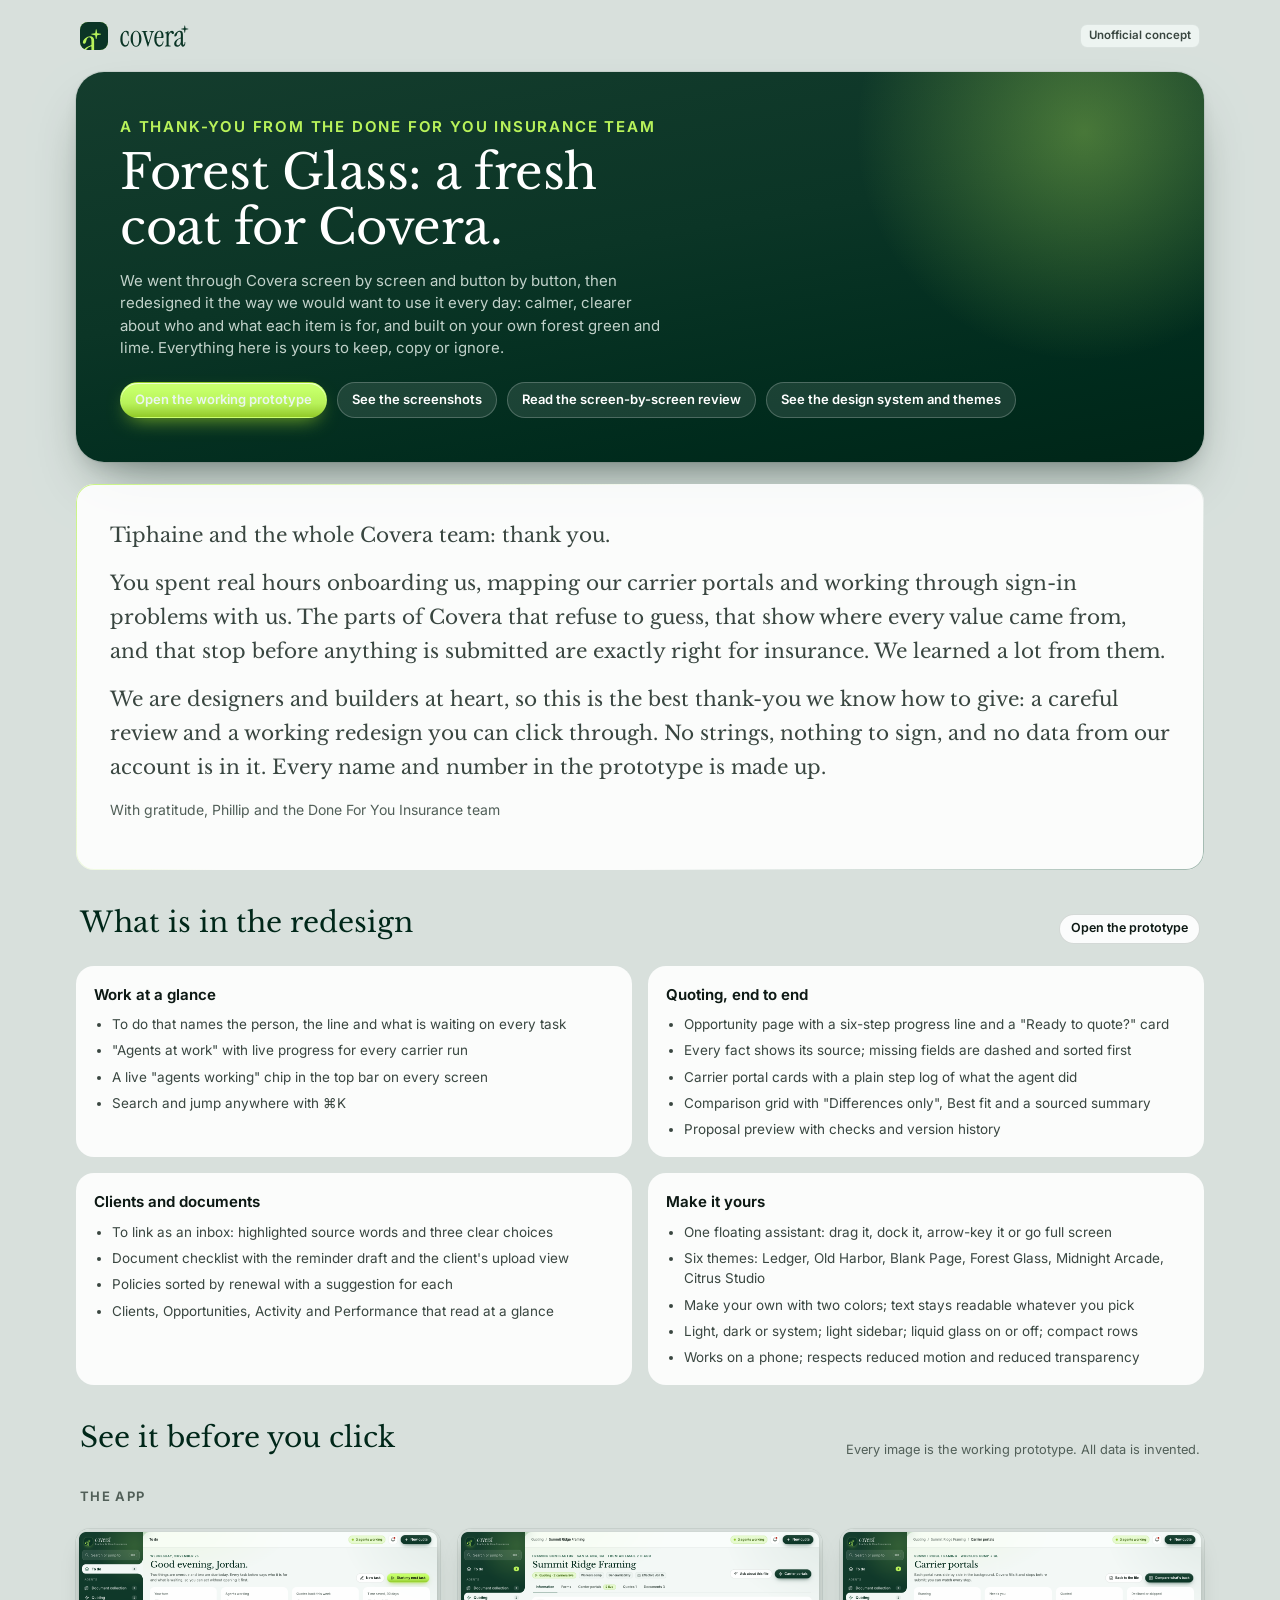
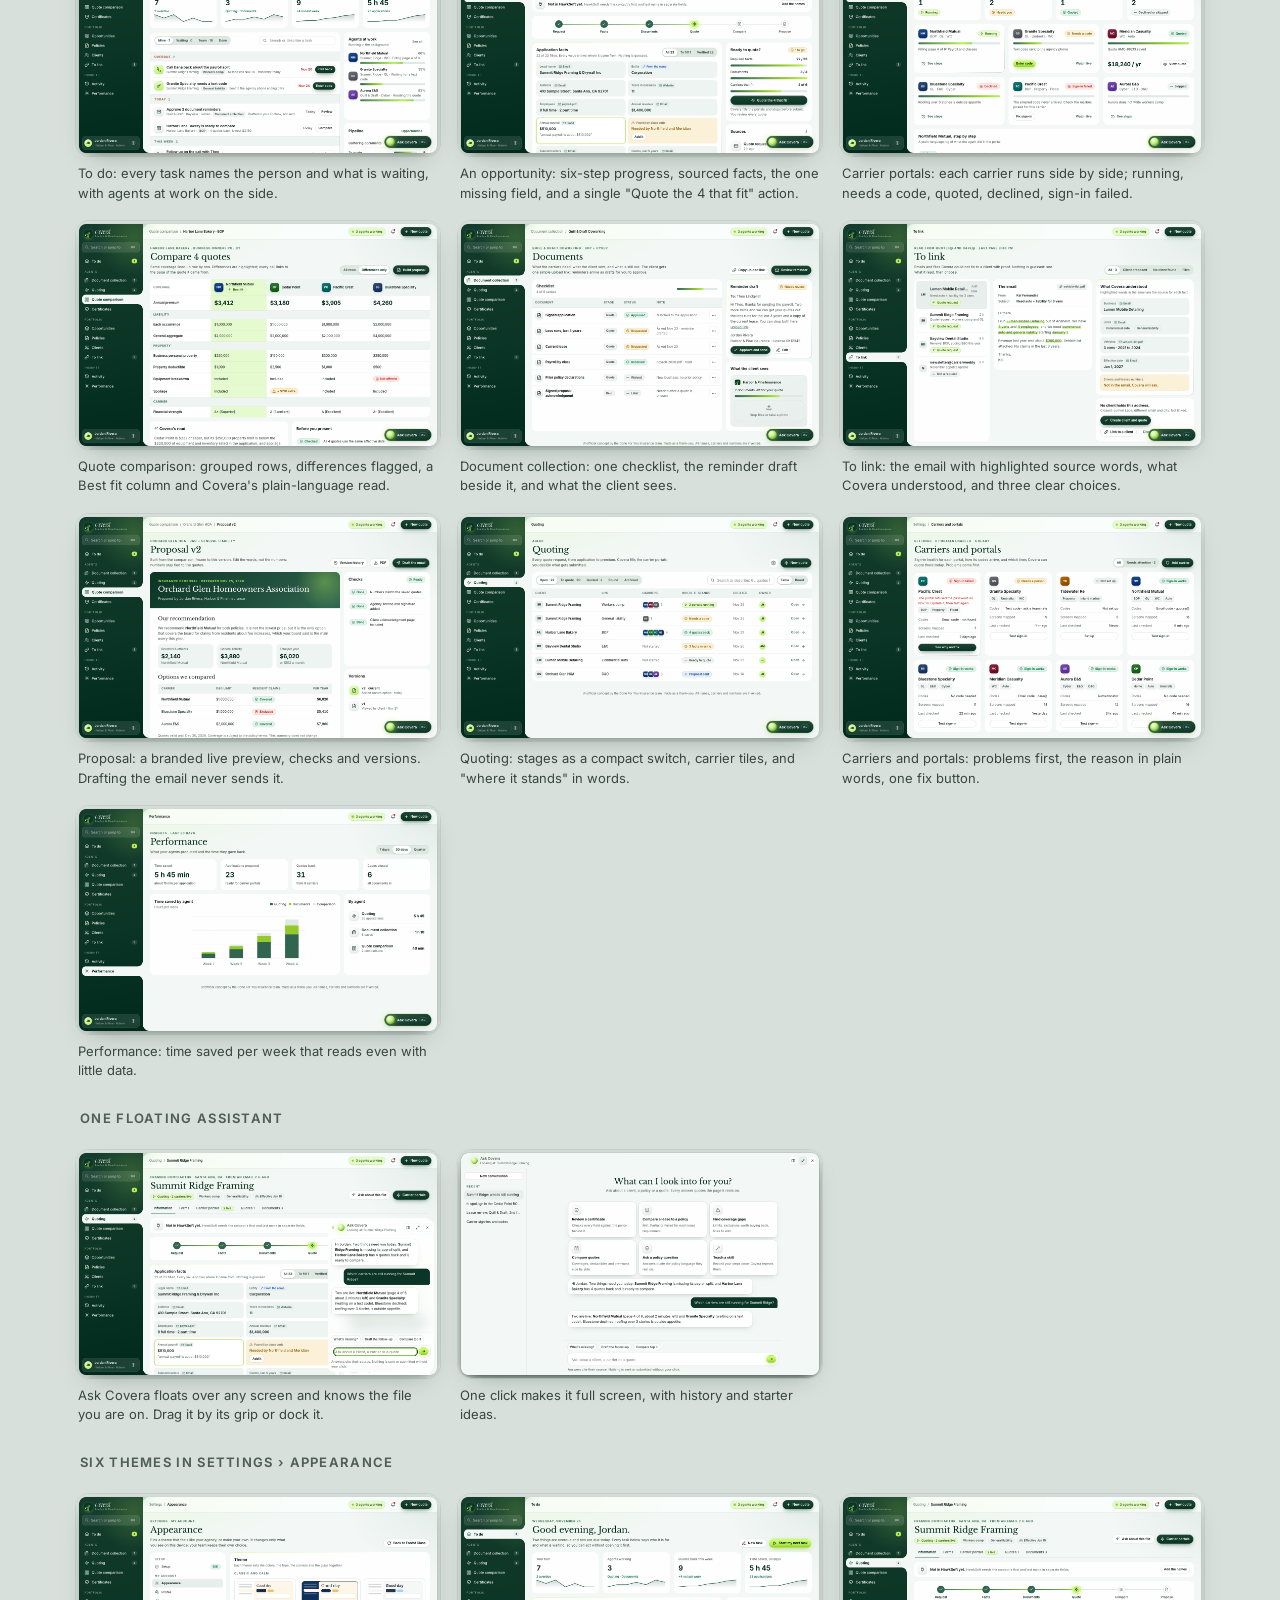
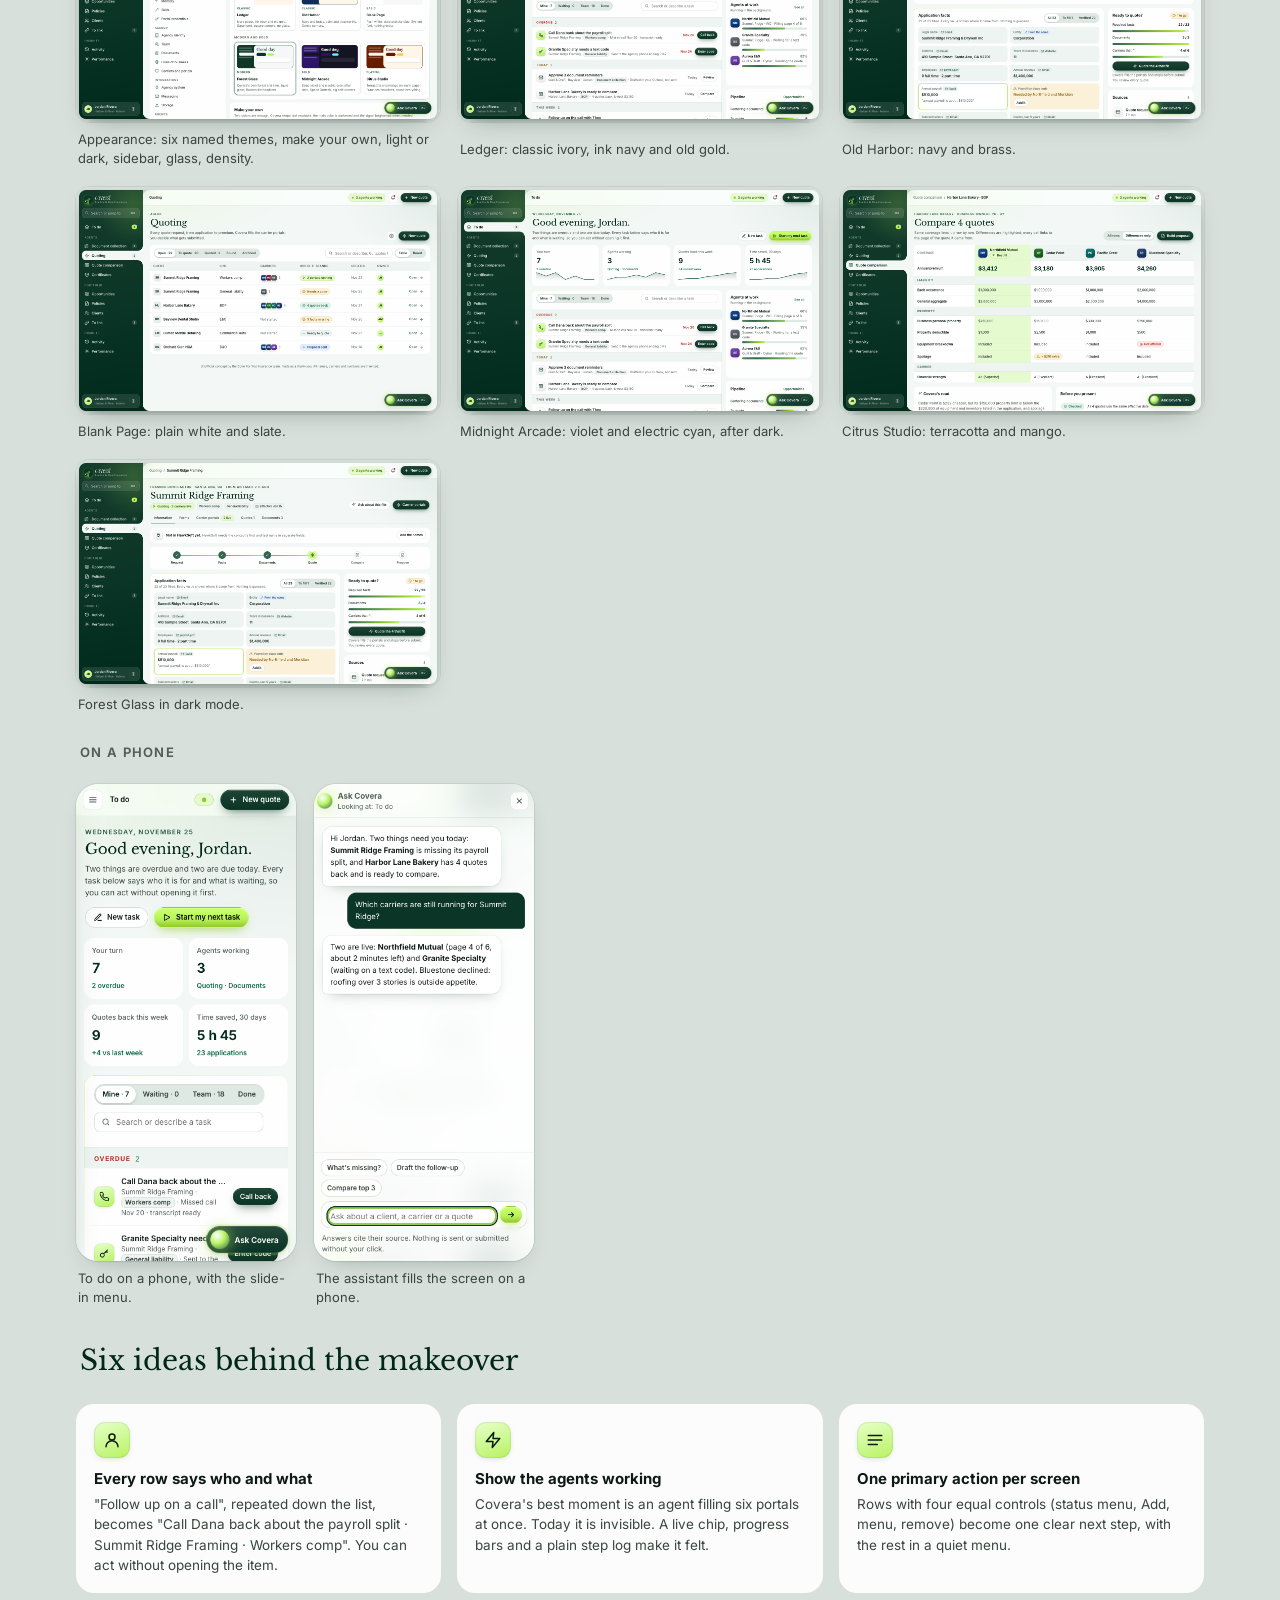
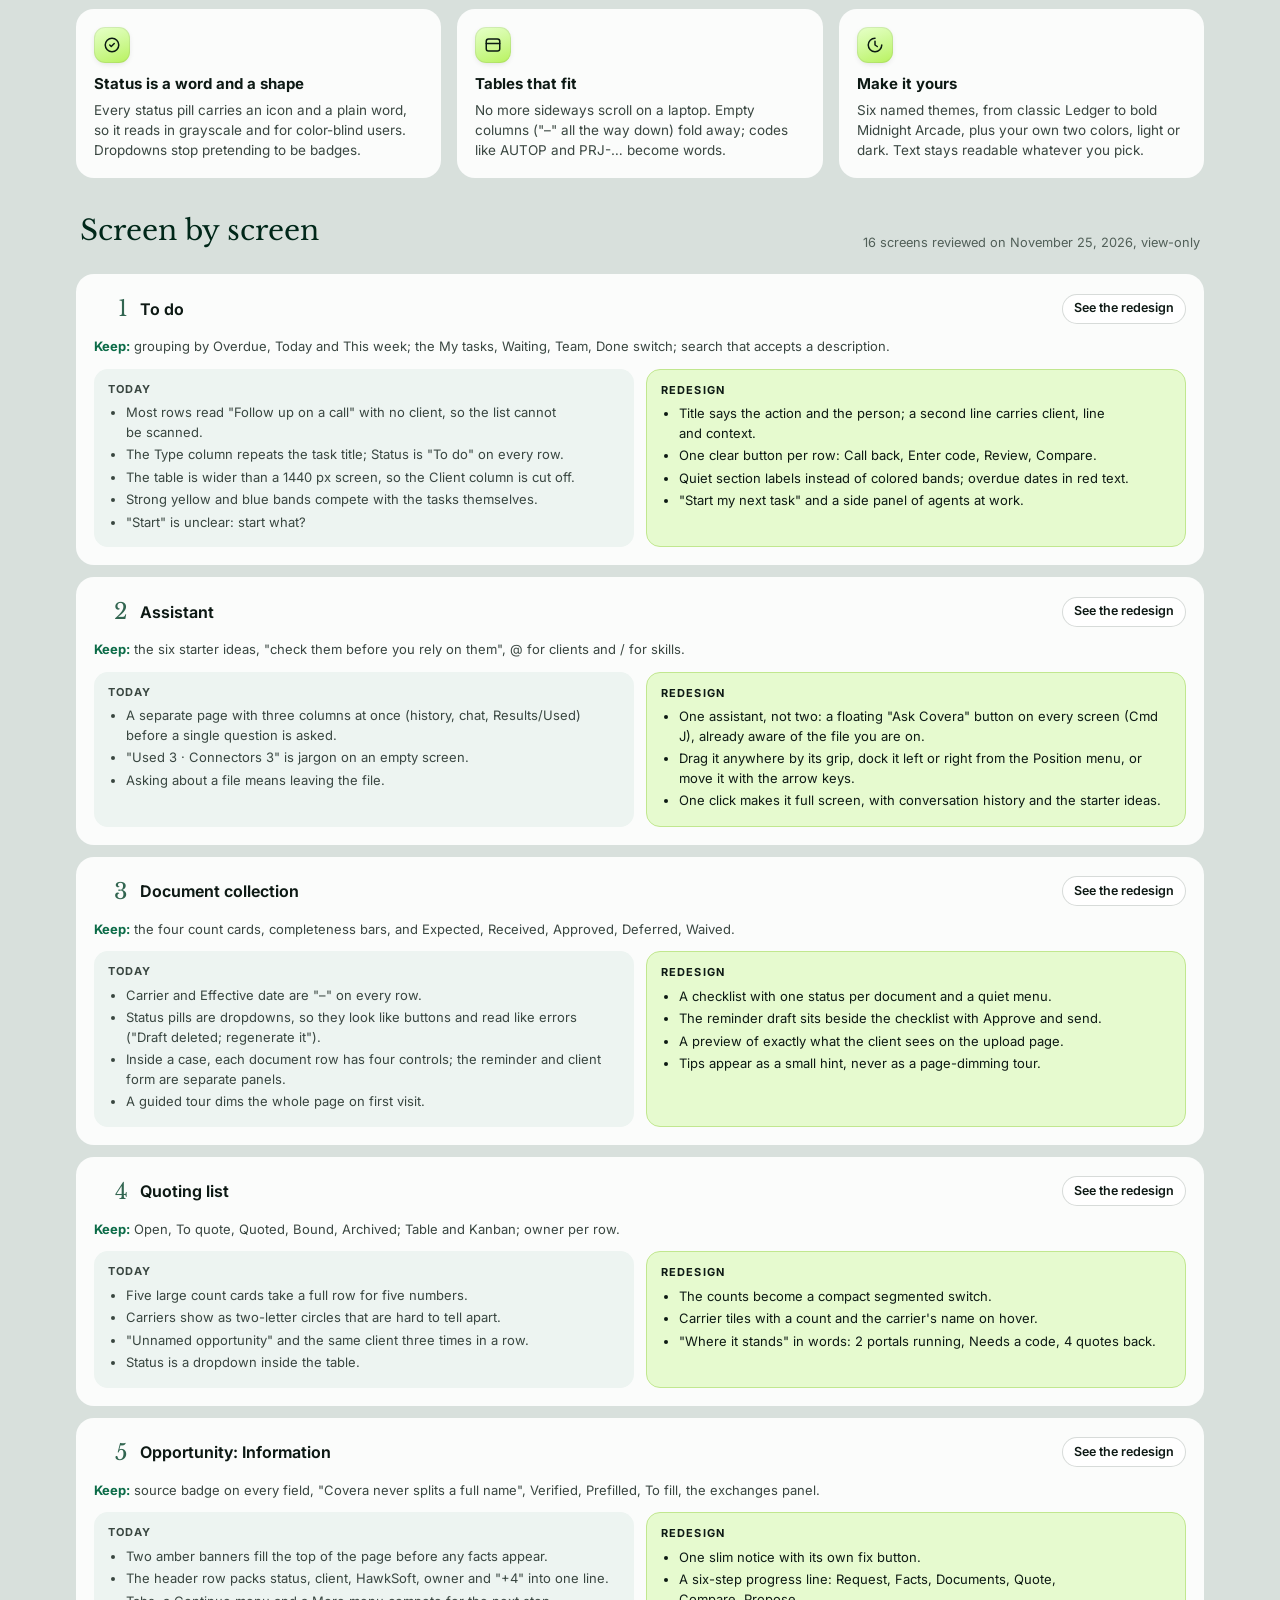
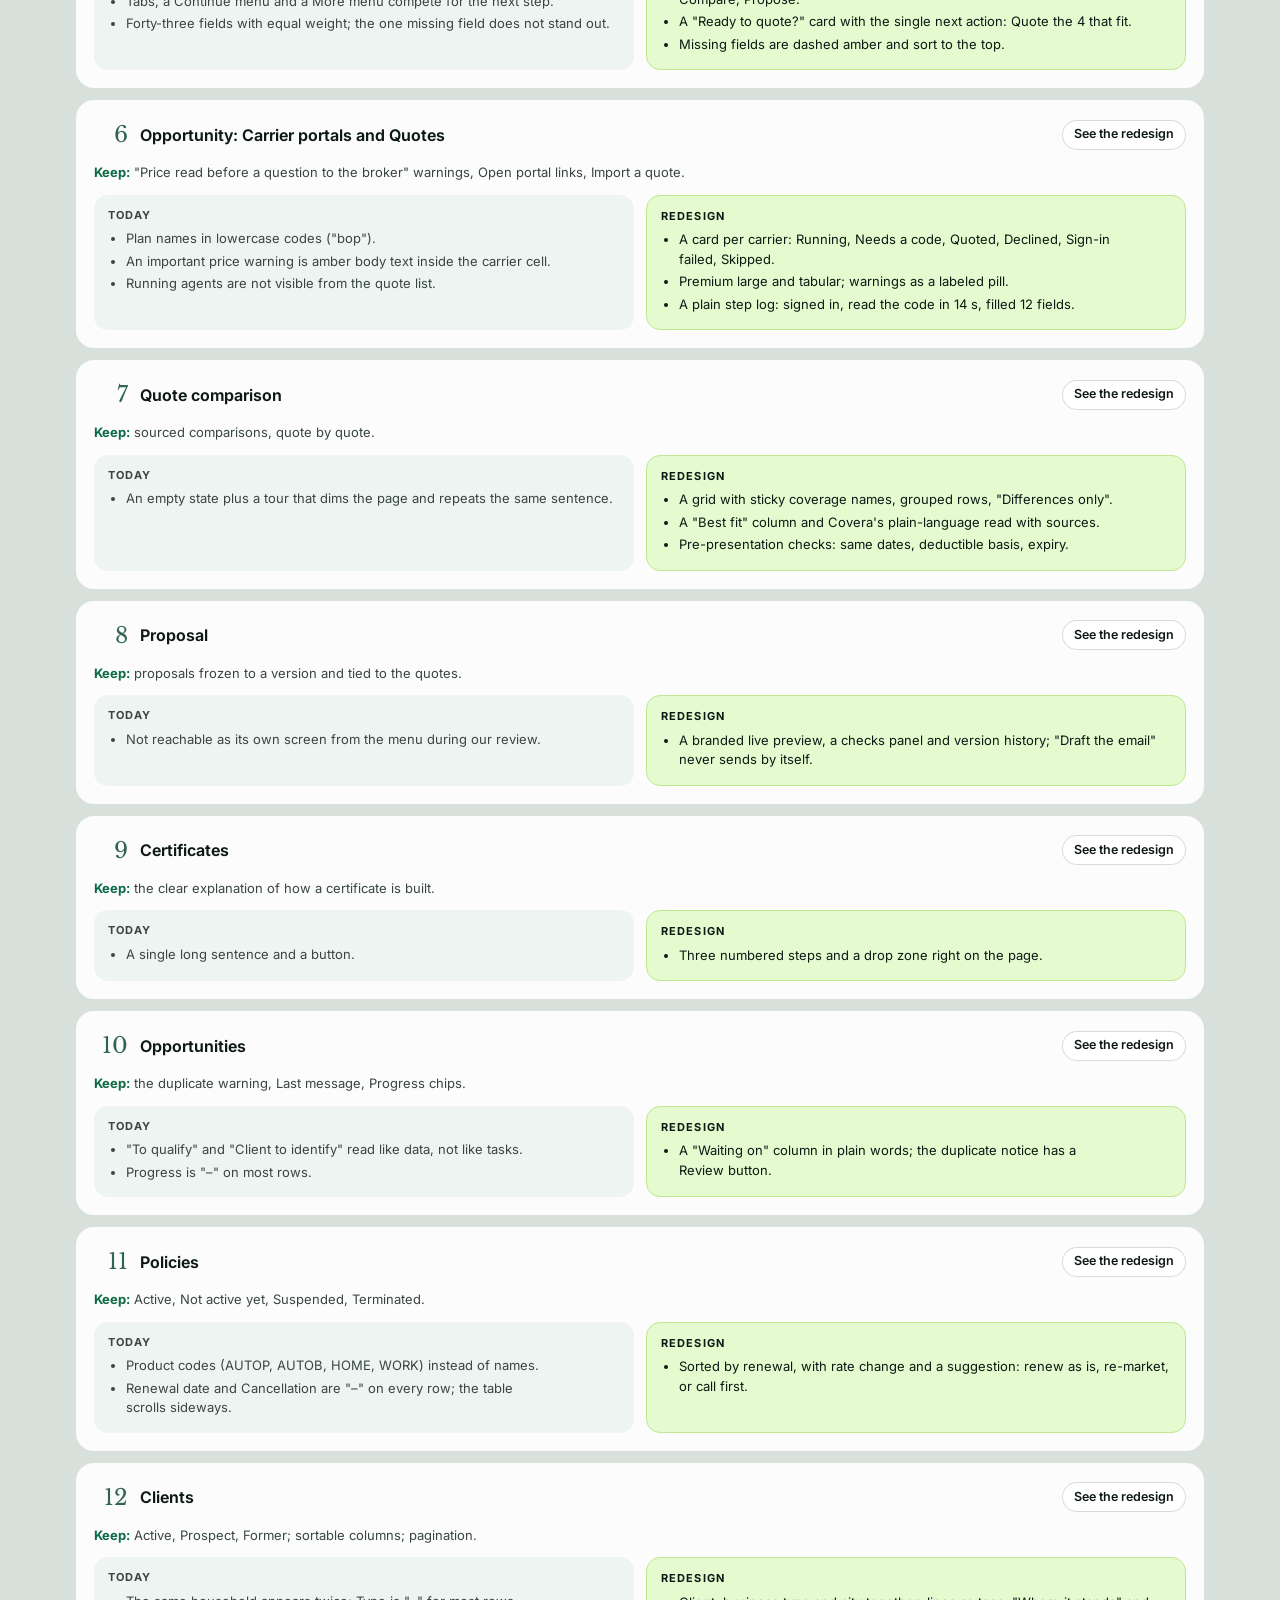
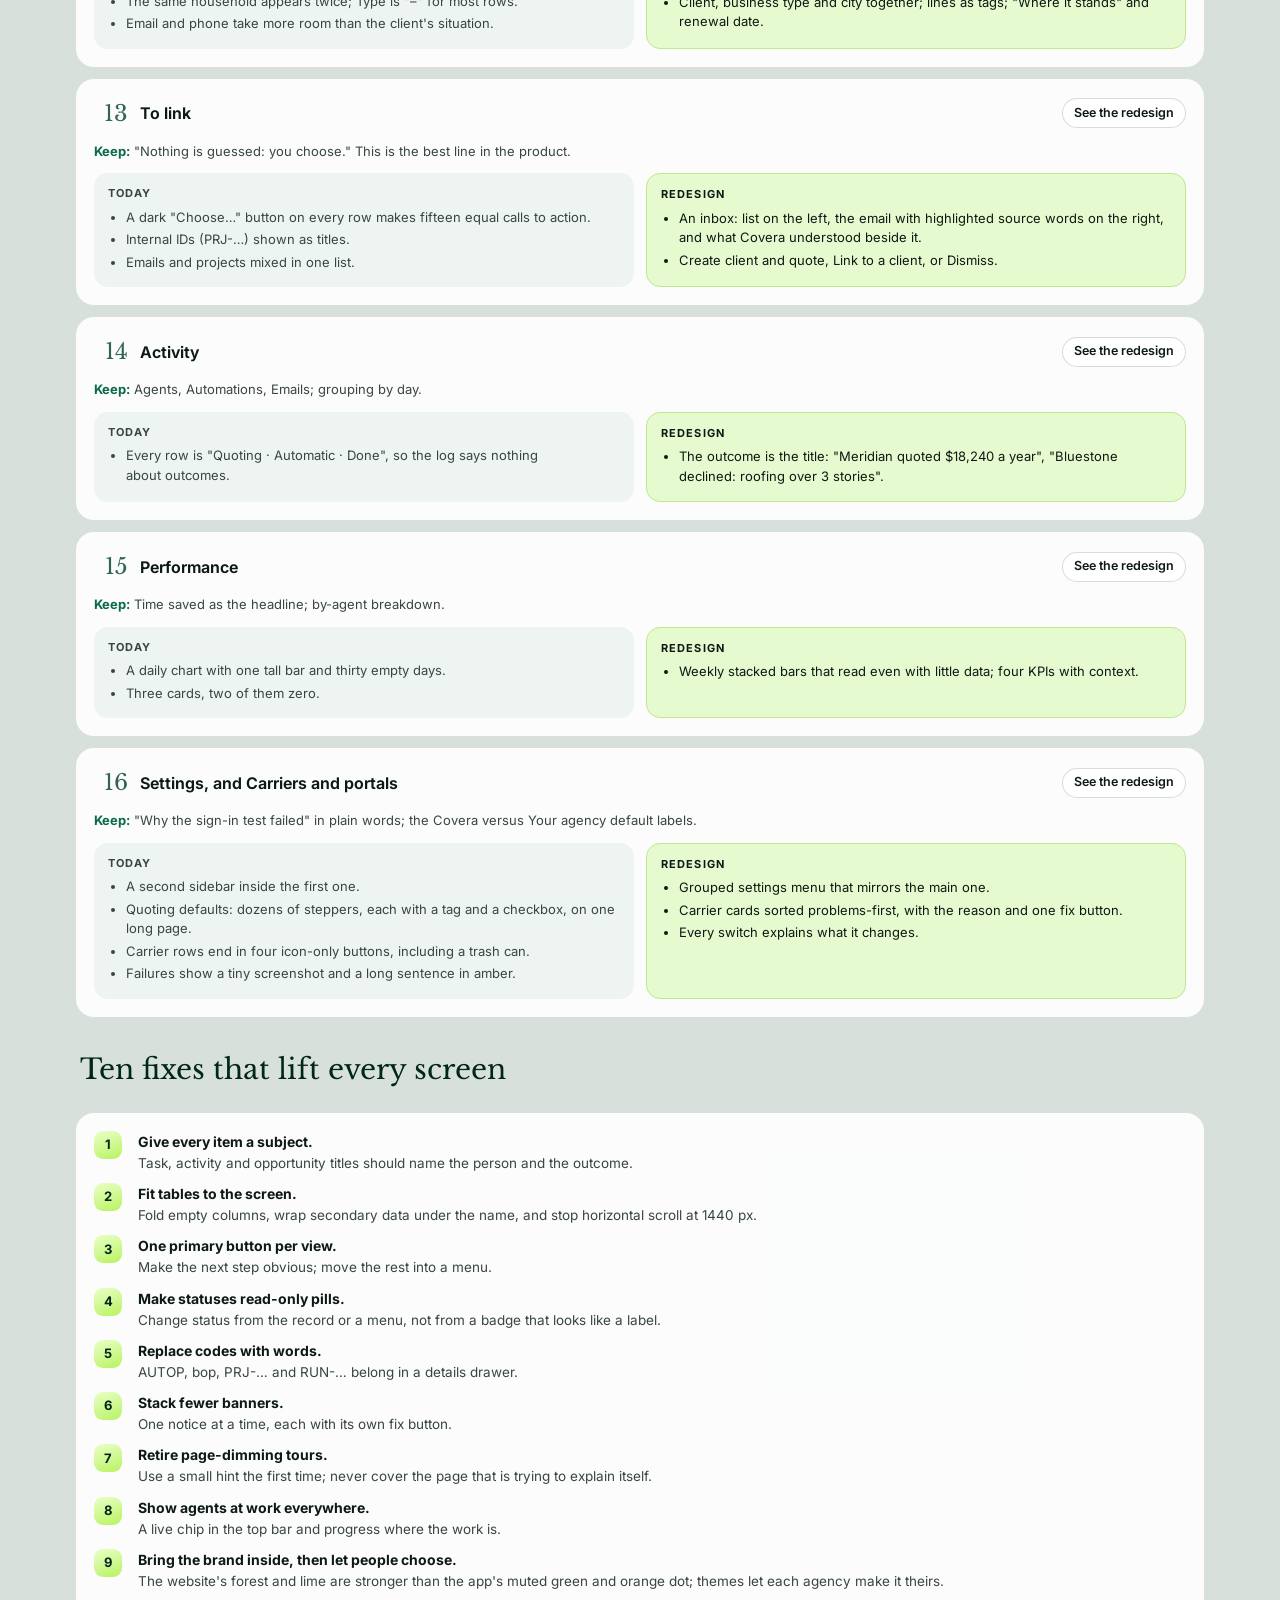
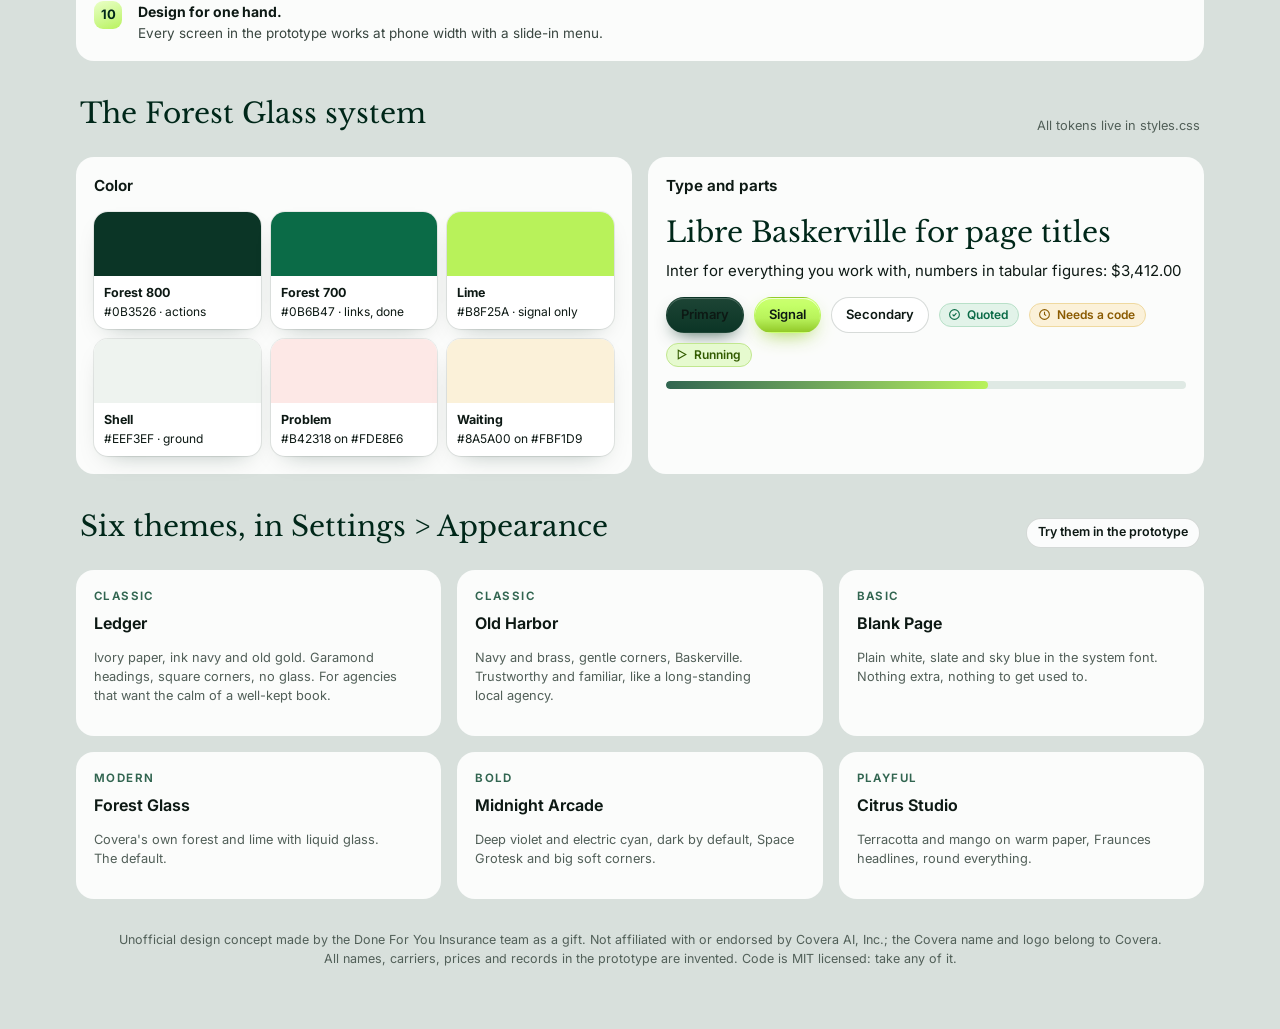
==== commit 1078073b: "Screenshot gallery, feature list and live links for GitHub Pages Co-Authored-By: Claude Opus 5.5 <no" ====
--- a/index.html
+++ b/index.html
@@ -5,7 +5,7 @@
     <meta name="viewport" content="width=device-width, initial-scale=1, viewport-fit=cover" />
     <meta name="color-scheme" content="light dark" />
     <script src="theme.js"></script>
-    <title>Covera Forest Glass</title>
+    <title>Thank You Covera</title>
     <meta name="description" content="A thank-you gift to the Covera team: a screen-by-screen interface review and a working redesign prototype, from the Done For You Insurance team. Unofficial concept; all data invented." />
     <meta name="theme-color" content="#0b3526" />
     <link rel="icon" href="assets/covera-icon.svg" type="image/svg+xml" />
@@ -52,6 +52,17 @@
       :root:has(meta[content="dark"]) .wm-dark { display: block; }
       .sw div { color: var(--ink); }
       .sw { background: var(--surface); }
+      .gal-title { margin: 6px 4px 0; font-size: 13px; letter-spacing: .1em; text-transform: uppercase; color: var(--ink-3); }
+      .gallery { display: grid; grid-template-columns: repeat(auto-fill, minmax(320px, 1fr)); gap: 18px; }
+      .gallery.phones { grid-template-columns: repeat(auto-fill, minmax(180px, 220px)); }
+      .shot { margin: 0; display: grid; gap: 8px; }
+      .shot .frame { display: block; aspect-ratio: 16 / 10; border-radius: 14px; overflow: hidden; background: var(--inset); box-shadow: var(--shadow-card); transition: translate var(--dur-settle) var(--ease-out), box-shadow var(--dur-settle) var(--ease-out); }
+      .phones .shot .frame { aspect-ratio: 390 / 844; border-radius: 22px; }
+      .shot .frame:hover { translate: 0 -3px; box-shadow: var(--shadow-raised); }
+      .shot img { width: 100%; height: 100%; object-fit: cover; object-position: top left; display: block; }
+      .shot figcaption { font-size: 13px; color: var(--ink-2); padding: 0 2px; }
+      .feat-h { font-size: 15px; margin-bottom: 8px; }
+      .feat { margin: 0; padding-left: 18px; display: grid; gap: 6px; color: var(--ink-2); font-size: 13.5px; }
       footer { text-align: center; color: var(--ink-3); font-size: 12.5px; padding: 10px 0 0; }
     </style>
   </head>
@@ -70,6 +81,7 @@
         <p>We went through Covera screen by screen and button by button, then redesigned it the way we would want to use it every day: calmer, clearer about who and what each item is for, and built on your own forest green and lime. Everything here is yours to keep, copy or ignore.</p>
         <div class="row">
           <a class="btn lime" href="app.html#/todo">Open the working prototype</a>
+          <a class="btn" href="#gallery">See the screenshots</a>
           <a class="btn" href="#review">Read the screen-by-screen review</a>
           <a class="btn" href="#system">See the design system and themes</a>
         </div>
@@ -80,6 +92,67 @@
         <p>You spent real hours onboarding us, mapping our carrier portals and working through sign-in problems with us. The parts of Covera that refuse to guess, that show where every value came from, and that stop before anything is submitted are exactly right for insurance. We learned a lot from them.</p>
         <p>We are designers and builders at heart, so this is the best thank-you we know how to give: a careful review and a working redesign you can click through. No strings, nothing to sign, and no data from our account is in it. Every name and number in the prototype is made up.</p>
         <p class="sig">With gratitude, Phillip and the Done For You Insurance team</p>
+      </section>
+
+      <div class="section-title" id="features"><h2>What is in the redesign</h2><a class="btn sm" href="app.html#/todo">Open the prototype</a></div>
+      <section class="grid g-2">
+        <div class="card"><h3 class="feat-h">Work at a glance</h3><ul class="feat">
+          <li>To do that names the person, the line and what is waiting on every task</li>
+          <li>"Agents at work" with live progress for every carrier run</li>
+          <li>A live "agents working" chip in the top bar on every screen</li>
+          <li>Search and jump anywhere with ⌘K</li></ul></div>
+        <div class="card"><h3 class="feat-h">Quoting, end to end</h3><ul class="feat">
+          <li>Opportunity page with a six-step progress line and a "Ready to quote?" card</li>
+          <li>Every fact shows its source; missing fields are dashed and sorted first</li>
+          <li>Carrier portal cards with a plain step log of what the agent did</li>
+          <li>Comparison grid with "Differences only", Best fit and a sourced summary</li>
+          <li>Proposal preview with checks and version history</li></ul></div>
+        <div class="card"><h3 class="feat-h">Clients and documents</h3><ul class="feat">
+          <li>To link as an inbox: highlighted source words and three clear choices</li>
+          <li>Document checklist with the reminder draft and the client's upload view</li>
+          <li>Policies sorted by renewal with a suggestion for each</li>
+          <li>Clients, Opportunities, Activity and Performance that read at a glance</li></ul></div>
+        <div class="card"><h3 class="feat-h">Make it yours</h3><ul class="feat">
+          <li>One floating assistant: drag it, dock it, arrow-key it or go full screen</li>
+          <li>Six themes: Ledger, Old Harbor, Blank Page, Forest Glass, Midnight Arcade, Citrus Studio</li>
+          <li>Make your own with two colors; text stays readable whatever you pick</li>
+          <li>Light, dark or system; light sidebar; liquid glass on or off; compact rows</li>
+          <li>Works on a phone; respects reduced motion and reduced transparency</li></ul></div>
+      </section>
+
+      <div class="section-title" id="gallery"><h2>See it before you click</h2><span class="muted small">Every image is the working prototype. All data is invented.</span></div>
+      <h3 class="gal-title">The app</h3>
+      <section class="gallery">
+        <figure class="shot"><a class="frame" href="screenshots/01-to-do.png" target="_blank" rel="noopener"><img src="screenshots/01-to-do.png" alt="To do: every task names the person and what is waiting, with agents at work on the side." loading="lazy" width="1440" height="900" /></a><figcaption>To do: every task names the person and what is waiting, with agents at work on the side.</figcaption></figure>
+        <figure class="shot"><a class="frame" href="screenshots/02-opportunity.png" target="_blank" rel="noopener"><img src="screenshots/02-opportunity.png" alt="An opportunity: six-step progress, sourced facts, the one missing field, and a single "Quote the 4 that fit" action." loading="lazy" width="1440" height="900" /></a><figcaption>An opportunity: six-step progress, sourced facts, the one missing field, and a single "Quote the 4 that fit" action.</figcaption></figure>
+        <figure class="shot"><a class="frame" href="screenshots/03-carrier-portals.png" target="_blank" rel="noopener"><img src="screenshots/03-carrier-portals.png" alt="Carrier portals: each carrier runs side by side; running, needs a code, quoted, declined, sign-in failed." loading="lazy" width="1440" height="900" /></a><figcaption>Carrier portals: each carrier runs side by side; running, needs a code, quoted, declined, sign-in failed.</figcaption></figure>
+        <figure class="shot"><a class="frame" href="screenshots/04-quote-comparison.png" target="_blank" rel="noopener"><img src="screenshots/04-quote-comparison.png" alt="Quote comparison: grouped rows, differences flagged, a Best fit column and Covera's plain-language read." loading="lazy" width="1440" height="900" /></a><figcaption>Quote comparison: grouped rows, differences flagged, a Best fit column and Covera's plain-language read.</figcaption></figure>
+        <figure class="shot"><a class="frame" href="screenshots/05-document-collection.png" target="_blank" rel="noopener"><img src="screenshots/05-document-collection.png" alt="Document collection: one checklist, the reminder draft beside it, and what the client sees." loading="lazy" width="1440" height="900" /></a><figcaption>Document collection: one checklist, the reminder draft beside it, and what the client sees.</figcaption></figure>
+        <figure class="shot"><a class="frame" href="screenshots/06-to-link.png" target="_blank" rel="noopener"><img src="screenshots/06-to-link.png" alt="To link: the email with highlighted source words, what Covera understood, and three clear choices." loading="lazy" width="1440" height="900" /></a><figcaption>To link: the email with highlighted source words, what Covera understood, and three clear choices.</figcaption></figure>
+        <figure class="shot"><a class="frame" href="screenshots/07-proposal.png" target="_blank" rel="noopener"><img src="screenshots/07-proposal.png" alt="Proposal: a branded live preview, checks and versions. Drafting the email never sends it." loading="lazy" width="1440" height="900" /></a><figcaption>Proposal: a branded live preview, checks and versions. Drafting the email never sends it.</figcaption></figure>
+        <figure class="shot"><a class="frame" href="screenshots/10-quoting.png" target="_blank" rel="noopener"><img src="screenshots/10-quoting.png" alt="Quoting: stages as a compact switch, carrier tiles, and "where it stands" in words." loading="lazy" width="1440" height="900" /></a><figcaption>Quoting: stages as a compact switch, carrier tiles, and "where it stands" in words.</figcaption></figure>
+        <figure class="shot"><a class="frame" href="screenshots/08-carriers-and-portals.png" target="_blank" rel="noopener"><img src="screenshots/08-carriers-and-portals.png" alt="Carriers and portals: problems first, the reason in plain words, one fix button." loading="lazy" width="1440" height="900" /></a><figcaption>Carriers and portals: problems first, the reason in plain words, one fix button.</figcaption></figure>
+        <figure class="shot"><a class="frame" href="screenshots/11-performance.png" target="_blank" rel="noopener"><img src="screenshots/11-performance.png" alt="Performance: time saved per week that reads even with little data." loading="lazy" width="1440" height="900" /></a><figcaption>Performance: time saved per week that reads even with little data.</figcaption></figure>
+      </section>
+      <h3 class="gal-title">One floating assistant</h3>
+      <section class="gallery">
+        <figure class="shot"><a class="frame" href="screenshots/12-assistant-floating.png" target="_blank" rel="noopener"><img src="screenshots/12-assistant-floating.png" alt="Ask Covera floats over any screen and knows the file you are on. Drag it by its grip or dock it." loading="lazy" width="1440" height="900" /></a><figcaption>Ask Covera floats over any screen and knows the file you are on. Drag it by its grip or dock it.</figcaption></figure>
+        <figure class="shot"><a class="frame" href="screenshots/13-assistant-full-screen.png" target="_blank" rel="noopener"><img src="screenshots/13-assistant-full-screen.png" alt="One click makes it full screen, with history and starter ideas." loading="lazy" width="1440" height="900" /></a><figcaption>One click makes it full screen, with history and starter ideas.</figcaption></figure>
+      </section>
+      <h3 class="gal-title">Six themes in Settings › Appearance</h3>
+      <section class="gallery">
+        <figure class="shot"><a class="frame" href="screenshots/09-appearance-themes.png" target="_blank" rel="noopener"><img src="screenshots/09-appearance-themes.png" alt="Appearance: six named themes, make your own, light or dark, sidebar, glass, density." loading="lazy" width="1440" height="900" /></a><figcaption>Appearance: six named themes, make your own, light or dark, sidebar, glass, density.</figcaption></figure>
+        <figure class="shot"><a class="frame" href="screenshots/14-theme-ledger.png" target="_blank" rel="noopener"><img src="screenshots/14-theme-ledger.png" alt="Ledger: classic ivory, ink navy and old gold." loading="lazy" width="1440" height="900" /></a><figcaption>Ledger: classic ivory, ink navy and old gold.</figcaption></figure>
+        <figure class="shot"><a class="frame" href="screenshots/15-theme-old-harbor.png" target="_blank" rel="noopener"><img src="screenshots/15-theme-old-harbor.png" alt="Old Harbor: navy and brass." loading="lazy" width="1440" height="900" /></a><figcaption>Old Harbor: navy and brass.</figcaption></figure>
+        <figure class="shot"><a class="frame" href="screenshots/16-theme-blank-page.png" target="_blank" rel="noopener"><img src="screenshots/16-theme-blank-page.png" alt="Blank Page: plain white and slate." loading="lazy" width="1440" height="900" /></a><figcaption>Blank Page: plain white and slate.</figcaption></figure>
+        <figure class="shot"><a class="frame" href="screenshots/17-theme-midnight-arcade.png" target="_blank" rel="noopener"><img src="screenshots/17-theme-midnight-arcade.png" alt="Midnight Arcade: violet and electric cyan, after dark." loading="lazy" width="1440" height="900" /></a><figcaption>Midnight Arcade: violet and electric cyan, after dark.</figcaption></figure>
+        <figure class="shot"><a class="frame" href="screenshots/18-theme-citrus-studio.png" target="_blank" rel="noopener"><img src="screenshots/18-theme-citrus-studio.png" alt="Citrus Studio: terracotta and mango." loading="lazy" width="1440" height="900" /></a><figcaption>Citrus Studio: terracotta and mango.</figcaption></figure>
+        <figure class="shot"><a class="frame" href="screenshots/19-forest-glass-dark.png" target="_blank" rel="noopener"><img src="screenshots/19-forest-glass-dark.png" alt="Forest Glass in dark mode." loading="lazy" width="1440" height="900" /></a><figcaption>Forest Glass in dark mode.</figcaption></figure>
+      </section>
+      <h3 class="gal-title">On a phone</h3>
+      <section class="gallery phones">
+        <figure class="shot"><a class="frame" href="screenshots/20-phone-to-do.png" target="_blank" rel="noopener"><img src="screenshots/20-phone-to-do.png" alt="To do on a phone, with the slide-in menu." loading="lazy" width="390" height="844" /></a><figcaption>To do on a phone, with the slide-in menu.</figcaption></figure>
+        <figure class="shot"><a class="frame" href="screenshots/21-phone-assistant.png" target="_blank" rel="noopener"><img src="screenshots/21-phone-assistant.png" alt="The assistant fills the screen on a phone." loading="lazy" width="390" height="844" /></a><figcaption>The assistant fills the screen on a phone.</figcaption></figure>
       </section>
 
       <div class="section-title"><h2>Six ideas behind the makeover</h2></div>
